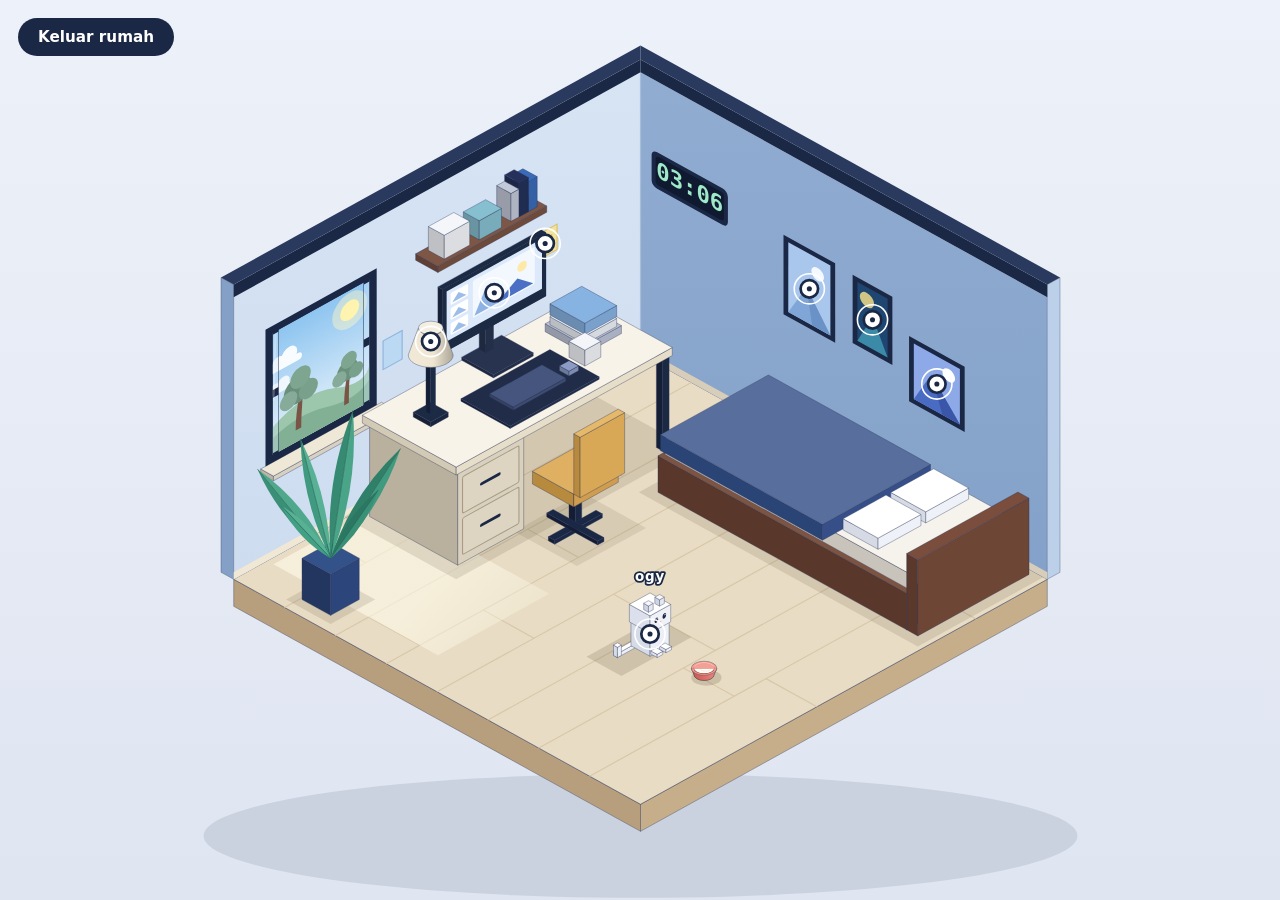
==== his space/index2.html @ c4dbd328 "Add files via upload" ====
<!DOCTYPE html>
<html lang="id">
<head>
  <meta charset="UTF-8">
  <meta name="viewport" content="width=device-width, initial-scale=1">
  <meta name="color-scheme" content="light dark">
  <meta name="supported-color-schemes" content="light dark">
  <title>his space</title>
  <link rel="stylesheet" href="style.css">
</head>
<body>

  <section class="inside" id="page2">
    <a href="index.html?exit=1" class="back-btn">Keluar rumah</a>

    <svg id="room" viewBox="0 0 1280 1132" preserveAspectRatio="xMidYMid meet"
         role="img" aria-label="Kamar tidur isometrik dengan meja kerja, tempat tidur, tanaman, kucing putih, dan mangkuk susu">
      <defs><linearGradient id="wallL" x1="0" y1="0" x2="0" y2="1"><stop offset="0" stop-color="#d7e4f4"/><stop offset="1" stop-color="#cddcef"/></linearGradient><linearGradient id="wallR" x1="0" y1="0" x2="0" y2="1"><stop offset="0" stop-color="#90acd1"/><stop offset="1" stop-color="#84a1c9"/></linearGradient><linearGradient id="glass" x1="0" y1="0" x2="0" y2="1"><stop offset="0" stop-color="#b3d1f1"/><stop offset=".55" stop-color="#d9e6f4"/><stop offset="1" stop-color="#f3e4c8"/></linearGradient><linearGradient id="lightFloor" gradientUnits="userSpaceOnUse" x1="470" y1="640" x2="620" y2="780"><stop offset="0" stop-color="#fffbe9" stop-opacity=".6"/><stop offset="1" stop-color="#fffbe9" stop-opacity=".05"/></linearGradient><linearGradient id="gDeskLamp" x1="0" x2="1" y1="0" y2="0"><stop offset="0" stop-color="#f1e9d7"/><stop offset=".55" stop-color="#efe6d2"/><stop offset="1" stop-color="#aca697"/></linearGradient><linearGradient id="gNightLamp" x1="0" x2="1" y1="0" y2="0"><stop offset="0" stop-color="#b3cff0"/><stop offset=".55" stop-color="#a9c9ee"/><stop offset="1" stop-color="#7a91ab"/></linearGradient><radialGradient id="nightDark" gradientUnits="userSpaceOnUse" cx="376" cy="450" r="760" gradientTransform="translate(376 450) scale(1 .8) translate(-376 -450)"><stop offset="0" stop-color="#070b1a" stop-opacity="0"/><stop offset=".15" stop-color="#070b1a" stop-opacity=".18"/><stop offset=".35" stop-color="#070b1a" stop-opacity=".62"/><stop offset=".6" stop-color="#050816" stop-opacity=".87"/><stop offset="1" stop-color="#050816" stop-opacity=".94"/></radialGradient><radialGradient id="nightWarm" gradientUnits="userSpaceOnUse" cx="376" cy="450" r="360" gradientTransform="translate(376 450) scale(1 .8) translate(-376 -450)"><stop offset="0" stop-color="#ffd48a" stop-opacity=".6"/><stop offset=".4" stop-color="#ffb85c" stop-opacity=".25"/><stop offset="1" stop-color="#ff9d3c" stop-opacity="0"/></radialGradient><radialGradient id="lampHalo" gradientUnits="userSpaceOnUse" cx="376" cy="440" r="70"><stop offset="0" stop-color="#fff0c0" stop-opacity=".85"/><stop offset="1" stop-color="#ffcf80" stop-opacity="0"/></radialGradient><radialGradient id="clockHalo"><stop offset="0" stop-color="#9fe8c8" stop-opacity=".55"/><stop offset=".35" stop-color="#7fd9b5" stop-opacity=".22"/><stop offset="1" stop-color="#7fd9b5" stop-opacity="0"/></radialGradient><filter id="clockGlow" x="-40%" y="-80%" width="180%" height="260%"><feGaussianBlur stdDeviation="3.2"/></filter><clipPath id="clockClip"><rect x="640" y="0" width="560" height="1100"/></clipPath></defs>

      <ellipse class="room-shadow" cx="640" cy="1052" rx="550" ry="78" fill="#cbd2df"/>

      <g class="room">
<polygon points="128.0,729.1 640.0,1012.3 640.0,1046.3 128.0,763.1" fill="#b79f7e" stroke="#27345a" stroke-opacity=".5" stroke-width="0.9" stroke-linejoin="round" /><polygon points="640.0,1012.3 1152.0,729.1 1152.0,763.1 640.0,1046.3" fill="#c6ae8a" stroke="#27345a" stroke-opacity=".5" stroke-width="0.9" stroke-linejoin="round" /><polygon points="640.0,446.0 128.0,729.1 640.0,1012.3 1152.0,729.1" fill="#e8dcc4" stroke="#27345a" stroke-opacity=".5" stroke-width="1.2" stroke-linejoin="round" /><g stroke="#d3c2a2" stroke-width="1.5" opacity=".75" stroke-linecap="round"><line x1="704.0" y1="481.4" x2="192.0" y2="764.5"/><line x1="768.0" y1="516.8" x2="256.0" y2="799.9"/><line x1="832.0" y1="552.2" x2="320.0" y2="835.3"/><line x1="896.0" y1="587.6" x2="384.0" y2="870.7"/><line x1="960.0" y1="623.0" x2="448.0" y2="906.1"/><line x1="1024.0" y1="658.4" x2="512.0" y2="941.5"/><line x1="1088.0" y1="693.7" x2="576.0" y2="976.9"/><line x1="430.0" y1="562.1" x2="494.0" y2="597.5"/><line x1="230.0" y1="672.7" x2="294.0" y2="708.1"/><line x1="554.0" y1="564.3" x2="618.0" y2="599.7"/><line x1="354.0" y1="674.9" x2="418.0" y2="710.3"/><line x1="498.0" y1="666.1" x2="562.0" y2="701.5"/><line x1="298.0" y1="776.7" x2="362.0" y2="812.1"/><line x1="442.0" y1="767.8" x2="506.0" y2="803.2"/><line x1="754.0" y1="595.3" x2="818.0" y2="630.7"/><line x1="806.0" y1="637.3" x2="870.0" y2="672.7"/><line x1="606.0" y1="747.9" x2="670.0" y2="783.3"/><line x1="870.0" y1="672.7" x2="934.0" y2="708.1"/><line x1="670.0" y1="783.3" x2="734.0" y2="818.7"/><line x1="694.0" y1="840.8" x2="758.0" y2="876.2"/><line x1="1006.0" y1="668.3" x2="1070.0" y2="703.7"/><line x1="998.0" y1="743.5" x2="1062.0" y2="778.9"/><line x1="798.0" y1="854.1" x2="862.0" y2="889.5"/></g><polygon points="640.0,446.0 1152.0,729.1 1152.0,374.1 640.0,91.0" fill="url(#wallR)" /><polygon points="640.0,446.0 128.0,729.1 128.0,374.1 640.0,91.0" fill="url(#wallL)" /><line x1="640.0" y1="446.0" x2="640.0" y2="91.0" stroke="#a9bddb" stroke-width="1.5"/><polygon points="112.0,720.3 128.0,729.1 128.0,358.1 112.0,349.3" fill="#84a0c7" stroke="#27345a" stroke-opacity=".5" stroke-width="0.8" stroke-linejoin="round" /><polygon points="1168.0,720.3 1152.0,729.1 1152.0,358.1 1168.0,349.3" fill="#bcd0ea" stroke="#27345a" stroke-opacity=".5" stroke-width="0.8" stroke-linejoin="round" /><polygon points="1152.0,374.1 640.0,91.0 640.0,75.0 1152.0,358.1" fill="#1b2845" /><polygon points="640.0,91.0 128.0,374.1 128.0,358.1 640.0,75.0" fill="#1b2845" /><polygon points="640.0,75.0 128.0,358.1 112.0,349.3 640.0,57.3" fill="#2a3a5e" /><polygon points="640.0,75.0 640.0,57.3 1168.0,349.3 1152.0,358.1" fill="#2a3a5e" /><polygon points="640.0,446.0 128.0,729.1 128.0,720.1 640.0,437.0" fill="#f0e7d4" /><polygon points="640.0,446.0 1152.0,729.1 1152.0,720.1 640.0,437.0" fill="#d8cdb8" /><polygon points="162.0,596.3 178.0,605.2 178.0,599.2 162.0,590.3" fill="#bbb5a7" stroke="#27345a" stroke-opacity=".5" stroke-width="0.9" stroke-linejoin="round" /><polygon points="330.0,521.1 178.0,605.2 178.0,599.2 330.0,515.1" fill="#d8d1c1" stroke="#27345a" stroke-opacity=".5" stroke-width="0.9" stroke-linejoin="round" /><polygon points="314.0,506.3 162.0,590.3 178.0,599.2 330.0,515.1" fill="#f0e8d6" stroke="#27345a" stroke-opacity=".5" stroke-width="0.9" stroke-linejoin="round" /><g class="win" id="win" pointer-events="none" transform="matrix(1,-0.553,0,1,168.0,415.0)"><defs><linearGradient id="winSky" x1="0" y1="0" x2="0" y2="1"><stop offset="0" stop-color="#8ec5f0"/><stop offset="1" stop-color="#e9f3fb"/></linearGradient><linearGradient id="winNightSky" x1="0" y1="0" x2="0" y2="1"><stop offset="0" stop-color="#0b1330"/><stop offset="1" stop-color="#2a3b6e"/></linearGradient><clipPath id="winClip"><rect x="9" y="9" width="122" height="154"/></clipPath></defs><rect width="140" height="172" fill="#1b2845"/><g clip-path="url(#winClip)"><rect x="9" y="9" width="122" height="154" fill="url(#winSky)"/><g class="win-night"><rect x="9" y="9" width="122" height="154" fill="url(#winNightSky)"/><circle cx="24" cy="30" r="1.2" fill="#fff" opacity="0.9"/><circle cx="48" cy="52" r="1" fill="#fff" opacity="0.7"/><circle cx="70" cy="24" r="1.4" fill="#fff" opacity="0.95"/><circle cx="92" cy="60" r="1" fill="#fff" opacity="0.7"/><circle cx="118" cy="36" r="1.2" fill="#fff" opacity="0.85"/><circle cx="36" cy="78" r="0.9" fill="#fff" opacity="0.6"/><circle cx="104" cy="88" r="1" fill="#fff" opacity="0.7"/><circle cx="60" cy="100" r="0.9" fill="#fff" opacity="0.55"/><circle cx="104" cy="32" r="11" fill="#f6f1d2"/><circle cx="109" cy="29" r="10" fill="#2a3b6e"/></g><g class="win-day"><circle cx="106" cy="34" r="22" fill="#fff6c4" opacity=".45"/><circle cx="106" cy="34" r="12" fill="#fff3b0"/><g class="win-cloud"><g fill="#fff" opacity=".92"><rect x="0" y="52" width="46" height="9" rx="4.5"/><circle cx="16" cy="51" r="8"/><circle cx="30" cy="48" r="10"/></g></g><g class="win-cloud" style="animation-delay:-28s;animation-duration:78s"><g fill="#fff" opacity=".8"><rect x="0" y="82" width="34" height="7" rx="3.5"/><circle cx="12" cy="81" r="6"/><circle cx="23" cy="79" r="7.5"/></g></g></g><path d="M9,128 Q48,104 88,122 T131,114 V163 H9Z" fill="#9cc7ad"/><path d="M9,142 Q40,128 78,140 T131,134 V163 H9Z" fill="#82b095"/><g class="win-tree" style="--dur:4.6s;--dl:-1s"><path d="M38,148 C38,132 40,120 42,108 L47,108 C46,122 45,134 45,148 Z" fill="#7a5547"/><g class="win-canopy"><circle cx="40" cy="98" r="17" fill="#6b8f7d"/><circle cx="54" cy="104" r="12" fill="#79a08b"/><circle cx="29" cy="106" r="11" fill="#86ab98"/><circle cx="44" cy="84" r="13" fill="#7ea58f"/></g></g><g class="win-tree" style="--dur:3.8s;--dl:-2.3s"><path d="M99,150 C99,138 100,128 102,118 L106,118 C105,128 105,138 105,150 Z" fill="#7a5547"/><g class="win-canopy" style="--dur2:2.4s;--dl2:-.6s"><circle cx="103" cy="108" r="13" fill="#6a917c"/><circle cx="114" cy="113" r="9" fill="#79a08b"/><circle cx="93" cy="114" r="9" fill="#86ab98"/><circle cx="105" cy="96" r="10" fill="#7ea58f"/></g></g><rect class="win-dim" x="9" y="9" width="122" height="154" fill="#0b1330"/></g><g class="win-sash win-sash-l"><rect x="9" y="9" width="61" height="154" fill="#d6e8f8" fill-opacity=".34" stroke="#1b2845" stroke-width="5"/><rect x="9" y="81" width="61" height="10" fill="#1b2845"/><polygon points="28,12 52,12 28,95 12,95" fill="#fff" opacity=".28" class="glint"/></g><g class="win-sash win-sash-r"><rect x="70" y="9" width="61" height="154" fill="#d6e8f8" fill-opacity=".34" stroke="#1b2845" stroke-width="5"/><rect x="70" y="81" width="61" height="10" fill="#1b2845"/></g></g><g transform="matrix(1,-0.553,0,1,505.0,298.7)"><rect width="30" height="32" fill="#f3e29c" stroke="#d8c26e" stroke-width="1.5"/><line x1="6" y1="10" x2="24" y2="10" stroke="#c9b25c" stroke-width="2"/><line x1="6" y1="17" x2="20" y2="17" stroke="#c9b25c" stroke-width="2"/></g><g transform="matrix(1,-0.553,0,1,316.0,429.2)"><rect width="24" height="36" fill="#bcd9f4" stroke="#8fb5de" stroke-width="1.5"/></g><g class="art-frame" data-art="1" transform="matrix(1,0.553,0,1,820.0,295.5)"><rect width="65" height="100" fill="#1b2845"/><rect x="6" y="6" width="53" height="88" fill="#a9c6ec"/><circle cx="43" cy="26" r="8" fill="#f4f8ff"/><polygon points="6,94 29,50 59,94" fill="#7fa6d6"/><polygon points="29,50 59,94 36,94" fill="#6a92c6"/></g><g class="art-frame" data-art="2" transform="matrix(1,0.553,0,1,907.0,345.7)"><rect width="50" height="86" fill="#1b2845"/><rect x="6" y="6" width="38" height="74" fill="#1f4670"/><circle cx="18" cy="22" r="9" fill="#f1dc8a" opacity=".85"/><polygon points="6,80 25,39 44,80" fill="#3b8aa8"/></g><g class="art-frame" data-art="3" transform="matrix(1,0.553,0,1,978.0,422.9)"><rect width="70" height="82" fill="#1b2845"/><rect x="6" y="6" width="58" height="70" fill="#8ea9e8"/><circle cx="50" cy="22" r="8" fill="#fff"/><polygon points="6,76 28,33 64,76" fill="#4a6bc4"/><polygon points="28,33 64,76 42,76" fill="#3a56a8"/></g><g transform="matrix(1,0.553,0,1,702.0,237.3)"><rect x="-48" y="-23" width="96" height="46" rx="7" fill="#1b2845"/><rect x="-43" y="-18" width="86" height="36" rx="4" fill="#0f1a30"/><text x="0" y="8" text-anchor="middle" font-family="ui-monospace, Menlo, Consolas, monospace" font-size="28" font-weight="700" fill="#9fe8c8"><tspan id="clock-h">00</tspan><tspan class="clock-colon">:</tspan><tspan id="clock-m">00</tspan></text></g><polygon class="light-patch" points="318.0,632.9 178.0,710.3 385.0,824.8 525.0,747.4" fill="url(#lightFloor)"/><circle class="mote" cx="282.8" cy="676.6" r="2.3" fill="#fff8e0" style="--dx:-13px;--dy:-35px;--t:6.7s;--d:-0.6s"/><circle class="mote" cx="376.7" cy="693.5" r="2.8" fill="#fff8e0" style="--dx:-11px;--dy:-44px;--t:7.5s;--d:-4.7s"/><circle class="mote" cx="407.4" cy="706.8" r="1.7" fill="#fff8e0" style="--dx:-7px;--dy:-32px;--t:7.2s;--d:-1.1s"/><circle class="mote" cx="358.7" cy="725.3" r="2.4" fill="#fff8e0" style="--dx:3px;--dy:-41px;--t:5.4s;--d:-4.6s"/><circle class="mote" cx="310.0" cy="669.0" r="2.6" fill="#fff8e0" style="--dx:4px;--dy:-33px;--t:7.5s;--d:-4.0s"/><circle class="mote" cx="386.0" cy="754.7" r="2.3" fill="#fff8e0" style="--dx:0px;--dy:-53px;--t:6.2s;--d:-6.4s"/><circle class="mote" cx="276.1" cy="715.2" r="2.4" fill="#fff8e0" style="--dx:2px;--dy:-61px;--t:8.5s;--d:-5.8s"/><circle class="mote" cx="448.5" cy="758.3" r="1.8" fill="#fff8e0" style="--dx:-1px;--dy:-40px;--t:8.0s;--d:-1.2s"/><circle class="mote" cx="265.4" cy="682.6" r="2.5" fill="#fff8e0" style="--dx:10px;--dy:-65px;--t:7.3s;--d:-7.0s"/><polygon points="562.0,486.9 266.0,650.6 408.0,729.1 704.0,565.4" fill="#4a3b24" opacity="0.13" /><polygon points="796.0,532.3 638.0,619.7 989.0,813.7 1147.0,726.4" fill="#4a3b24" opacity="0.13" /><polygon points="568.0,620.7 481.0,668.9 560.0,712.5 647.0,664.4" fill="#4a3b24" opacity="0.1" /><polygon points="250.0,723.6 194.0,754.6 250.0,785.5 306.0,754.6" fill="#4a3b24" opacity="0.13" /><polygon points="660.0,777.8 572.0,826.5 616.0,850.8 704.0,802.1" fill="#4a3b24" opacity="0.16" /><polygon points="357.0,327.5 385.0,343.0 385.0,335.0 357.0,319.5" fill="#5f3f33" stroke="#27345a" stroke-opacity=".5" stroke-width="0.9" stroke-linejoin="round" /><polygon points="522.0,267.2 385.0,343.0 385.0,335.0 522.0,259.2" fill="#6e4a3b" stroke="#27345a" stroke-opacity=".5" stroke-width="0.9" stroke-linejoin="round" /><polygon points="494.0,243.7 357.0,319.5 385.0,335.0 522.0,259.2" fill="#7d5646" stroke="#27345a" stroke-opacity=".5" stroke-width="0.9" stroke-linejoin="round" /><polygon points="481.0,256.5 499.0,266.4 499.0,228.4 481.0,218.5" fill="#2d5390" stroke="#27345a" stroke-opacity=".5" stroke-width="0.9" stroke-linejoin="round" /><polygon points="499.0,266.4 510.0,260.3 510.0,222.3 499.0,228.4" fill="#3460a6" stroke="#27345a" stroke-opacity=".5" stroke-width="0.9" stroke-linejoin="round" /><polygon points="481.0,218.5 492.0,212.4 510.0,222.3 499.0,228.4" fill="#3a6bb8" stroke="#27345a" stroke-opacity=".5" stroke-width="0.9" stroke-linejoin="round" /><polygon points="469.0,263.1 487.0,273.0 487.0,230.0 469.0,220.1" fill="#1d2646" stroke="#27345a" stroke-opacity=".5" stroke-width="0.9" stroke-linejoin="round" /><polygon points="487.0,273.0 499.0,266.4 499.0,223.4 487.0,230.0" fill="#212c51" stroke="#27345a" stroke-opacity=".5" stroke-width="0.9" stroke-linejoin="round" /><polygon points="469.0,220.1 481.0,213.5 499.0,223.4 487.0,230.0" fill="#25315a" stroke="#27345a" stroke-opacity=".5" stroke-width="0.9" stroke-linejoin="round" /><polygon points="459.0,268.6 477.0,278.6 477.0,243.6 459.0,233.6" fill="#979ca8" stroke="#27345a" stroke-opacity=".5" stroke-width="0.9" stroke-linejoin="round" /><polygon points="477.0,278.6 487.0,273.0 487.0,238.0 477.0,243.6" fill="#aeb4c2" stroke="#27345a" stroke-opacity=".5" stroke-width="0.9" stroke-linejoin="round" /><polygon points="459.0,233.6 469.0,228.1 487.0,238.0 477.0,243.6" fill="#c1c8d8" stroke="#27345a" stroke-opacity=".5" stroke-width="0.9" stroke-linejoin="round" /><polygon points="417.0,290.7 437.0,301.8 437.0,277.8 417.0,266.7" fill="#6995a2" stroke="#27345a" stroke-opacity=".5" stroke-width="0.9" stroke-linejoin="round" /><polygon points="437.0,301.8 465.0,286.3 465.0,262.3 437.0,277.8" fill="#79acbb" stroke="#27345a" stroke-opacity=".5" stroke-width="0.9" stroke-linejoin="round" /><polygon points="417.0,266.7 445.0,251.3 465.0,262.3 437.0,277.8" fill="#86bfd0" stroke="#27345a" stroke-opacity=".5" stroke-width="0.9" stroke-linejoin="round" /><polygon points="373.0,315.1 393.0,326.1 393.0,296.1 373.0,285.1" fill="#bec0c3" stroke="#27345a" stroke-opacity=".5" stroke-width="0.9" stroke-linejoin="round" /><polygon points="393.0,326.1 425.0,308.4 425.0,278.4 393.0,296.1" fill="#dcdde1" stroke="#27345a" stroke-opacity=".5" stroke-width="0.9" stroke-linejoin="round" /><polygon points="373.0,285.1 405.0,267.4 425.0,278.4 393.0,296.1" fill="#f4f6fa" stroke="#27345a" stroke-opacity=".5" stroke-width="0.9" stroke-linejoin="round" /><polygon points="660.0,563.2 668.0,567.7 668.0,449.7 660.0,445.2" fill="#141f35" stroke="#27345a" stroke-opacity=".5" stroke-width="0.9" stroke-linejoin="round" /><polygon points="676.0,563.2 668.0,567.7 668.0,449.7 676.0,445.2" fill="#1c2943" stroke="#27345a" stroke-opacity=".5" stroke-width="0.9" stroke-linejoin="round" /><polygon points="668.0,440.8 660.0,445.2 668.0,449.7 676.0,445.2" fill="#1c2943" stroke="#27345a" stroke-opacity=".5" stroke-width="0.9" stroke-linejoin="round" /><polygon points="299.0,650.1 410.0,711.4 410.0,593.4 299.0,532.1" fill="#b9b09d" stroke="#27345a" stroke-opacity=".5" stroke-width="0.9" stroke-linejoin="round" /><polygon points="493.0,665.5 410.0,711.4 410.0,593.4 493.0,547.5" fill="#d9d1be" stroke="#27345a" stroke-opacity=".5" stroke-width="0.9" stroke-linejoin="round" /><polygon points="382.0,486.2 299.0,532.1 410.0,593.4 493.0,547.5" fill="#cfc6b3" stroke="#27345a" stroke-opacity=".5" stroke-width="0.9" stroke-linejoin="round" /><polygon points="290.0,532.6 408.0,597.9 408.0,587.9 290.0,522.6" fill="#d3cab6" stroke="#27345a" stroke-opacity=".5" stroke-width="0.9" stroke-linejoin="round" /><polygon points="680.0,447.4 408.0,597.9 408.0,587.9 680.0,437.4" fill="#e6dec9" stroke="#27345a" stroke-opacity=".5" stroke-width="0.9" stroke-linejoin="round" /><polygon points="562.0,372.2 290.0,522.6 408.0,587.9 680.0,437.4" fill="#f8f3e8" stroke="#27345a" stroke-opacity=".5" stroke-width="0.9" stroke-linejoin="round" /><g transform="matrix(1,-0.553,0,1,410.0,593.4)"><rect x="6" y="10" width="71" height="46" rx="2" fill="#ddd5c1" stroke="#a79d86" stroke-width="1.4"/><rect x="6" y="62" width="71" height="46" rx="2" fill="#ddd5c1" stroke="#a79d86" stroke-width="1.4"/><rect x="28" y="30" width="26" height="4" rx="2" fill="#1b2845"/><rect x="28" y="82" width="26" height="4" rx="2" fill="#1b2845"/></g><polygon points="520.0,417.5 570.0,445.2 570.0,435.2 520.0,407.5" fill="#9399a7" stroke="#27345a" stroke-opacity=".5" stroke-width="0.9" stroke-linejoin="round" /><polygon points="616.0,419.8 570.0,445.2 570.0,435.2 616.0,409.8" fill="#a9b0c1" stroke="#27345a" stroke-opacity=".5" stroke-width="0.9" stroke-linejoin="round" /><polygon points="566.0,382.1 520.0,407.5 570.0,435.2 616.0,409.8" fill="#bcc4d6" stroke="#27345a" stroke-opacity=".5" stroke-width="0.9" stroke-linejoin="round" /><polygon points="526.0,408.6 570.0,433.0 570.0,423.0 526.0,398.6" fill="#babdc1" stroke="#27345a" stroke-opacity=".5" stroke-width="0.9" stroke-linejoin="round" /><polygon points="610.0,410.9 570.0,433.0 570.0,423.0 610.0,400.9" fill="#d6dadf" stroke="#27345a" stroke-opacity=".5" stroke-width="0.9" stroke-linejoin="round" /><polygon points="566.0,376.5 526.0,398.6 570.0,423.0 610.0,400.9" fill="#eef2f8" stroke="#27345a" stroke-opacity=".5" stroke-width="0.9" stroke-linejoin="round" /><polygon points="526.0,396.4 570.0,420.8 570.0,406.8 526.0,382.4" fill="#698cb0" stroke="#27345a" stroke-opacity=".5" stroke-width="0.9" stroke-linejoin="round" /><polygon points="610.0,398.6 570.0,420.8 570.0,406.8 610.0,384.6" fill="#79a1cb" stroke="#27345a" stroke-opacity=".5" stroke-width="0.9" stroke-linejoin="round" /><polygon points="566.0,360.3 526.0,382.4 570.0,406.8 610.0,384.6" fill="#86b3e2" stroke="#27345a" stroke-opacity=".5" stroke-width="0.9" stroke-linejoin="round" /><polygon points="550.0,449.6 570.0,460.7 570.0,440.7 550.0,429.6" fill="#bebfc2" stroke="#27345a" stroke-opacity=".5" stroke-width="0.9" stroke-linejoin="round" /><polygon points="590.0,449.6 570.0,460.7 570.0,440.7 590.0,429.6" fill="#dbdce0" stroke="#27345a" stroke-opacity=".5" stroke-width="0.9" stroke-linejoin="round" /><polygon points="570.0,418.6 550.0,429.6 570.0,440.7 590.0,429.6" fill="#f3f5f9" stroke="#27345a" stroke-opacity=".5" stroke-width="0.9" stroke-linejoin="round" /><polygon points="415.0,453.5 455.0,475.6 455.0,471.6 415.0,449.5" fill="#1e283e" stroke="#27345a" stroke-opacity=".5" stroke-width="0.9" stroke-linejoin="round" /><polygon points="505.0,448.0 455.0,475.6 455.0,471.6 505.0,444.0" fill="#232e47" stroke="#27345a" stroke-opacity=".5" stroke-width="0.9" stroke-linejoin="round" /><polygon points="465.0,421.8 415.0,449.5 455.0,471.6 505.0,444.0" fill="#27334f" stroke="#27345a" stroke-opacity=".5" stroke-width="0.9" stroke-linejoin="round" /><polygon points="437.0,439.5 445.0,444.0 445.0,404.0 437.0,399.5" fill="#1e283e" stroke="#27345a" stroke-opacity=".5" stroke-width="0.9" stroke-linejoin="round" /><polygon points="455.0,438.4 445.0,444.0 445.0,404.0 455.0,398.4" fill="#232e47" stroke="#27345a" stroke-opacity=".5" stroke-width="0.9" stroke-linejoin="round" /><polygon points="447.0,394.0 437.0,399.5 445.0,404.0 455.0,398.4" fill="#27334f" stroke="#27345a" stroke-opacity=".5" stroke-width="0.9" stroke-linejoin="round" /><polygon points="385.0,441.1 391.0,444.5 391.0,364.5 385.0,361.1" fill="#172135" stroke="#27345a" stroke-opacity=".5" stroke-width="0.9" stroke-linejoin="round" /><polygon points="521.0,372.6 391.0,444.5 391.0,364.5 521.0,292.6" fill="#1a263d" stroke="#27345a" stroke-opacity=".5" stroke-width="0.9" stroke-linejoin="round" /><polygon points="515.0,289.2 385.0,361.1 391.0,364.5 521.0,292.6" fill="#1d2a44" stroke="#27345a" stroke-opacity=".5" stroke-width="0.9" stroke-linejoin="round" /><g transform="matrix(1,-0.553,0,1,391.0,364.5)"><rect width="130" height="80" fill="#1d2a44"/><rect x="5" y="5" width="120" height="63" fill="#dce9fa"/><rect x="10" y="10" width="22" height="15" rx="1.5" fill="#fff"/><polygon points="12,23 20,14 30,23" fill="#9dbde8"/><rect x="10" y="29" width="22" height="15" rx="1.5" fill="#fff"/><polygon points="12,42 20,33 30,42" fill="#9dbde8"/><rect x="10" y="48" width="22" height="15" rx="1.5" fill="#fff"/><polygon points="12,61 20,52 30,61" fill="#9dbde8"/><rect x="38" y="10" width="78" height="47" rx="2" fill="#f3f8ff"/><polygon points="40,55 55,26 81,55" fill="#8db2e4"/><polygon points="68,55 94,38 114,55" fill="#4a6fc4"/><circle cx="100" cy="26" r="6" fill="#ffe9a8"/><rect class="monitor-glow" x="5" y="5" width="120" height="63" fill="#fff" opacity="0"/></g><polygon points="414.0,504.9 476.0,539.2 476.0,536.2 414.0,501.9" fill="#17213a" stroke="#27345a" stroke-opacity=".5" stroke-width="0.9" stroke-linejoin="round" /><polygon points="588.0,477.3 476.0,539.2 476.0,536.2 588.0,474.3" fill="#202c48" stroke="#27345a" stroke-opacity=".5" stroke-width="0.9" stroke-linejoin="round" /><polygon points="526.0,440.0 414.0,501.9 476.0,536.2 588.0,474.3" fill="#202c48" stroke="#27345a" stroke-opacity=".5" stroke-width="0.9" stroke-linejoin="round" /><polygon points="450.0,499.7 480.0,516.3 480.0,512.3 450.0,495.7" fill="#374262" stroke="#27345a" stroke-opacity=".5" stroke-width="0.9" stroke-linejoin="round" /><polygon points="546.0,479.8 480.0,516.3 480.0,512.3 546.0,475.8" fill="#3f4c70" stroke="#27345a" stroke-opacity=".5" stroke-width="0.9" stroke-linejoin="round" /><polygon points="516.0,459.2 450.0,495.7 480.0,512.3 546.0,475.8" fill="#46557d" stroke="#27345a" stroke-opacity=".5" stroke-width="0.9" stroke-linejoin="round" /><polygon points="538.0,466.5 550.0,473.2 550.0,467.2 538.0,460.5" fill="#6c7999" stroke="#27345a" stroke-opacity=".5" stroke-width="0.9" stroke-linejoin="round" /><polygon points="562.0,466.5 550.0,473.2 550.0,467.2 562.0,460.5" fill="#7d8cb0" stroke="#27345a" stroke-opacity=".5" stroke-width="0.9" stroke-linejoin="round" /><polygon points="550.0,453.9 538.0,460.5 550.0,467.2 562.0,460.5" fill="#8b9bc4" stroke="#27345a" stroke-opacity=".5" stroke-width="0.9" stroke-linejoin="round" /><polygon points="354.0,524.8 376.0,537.0 376.0,531.0 354.0,518.8" fill="#172135" stroke="#27345a" stroke-opacity=".5" stroke-width="0.9" stroke-linejoin="round" /><polygon points="398.0,524.8 376.0,537.0 376.0,531.0 398.0,518.8" fill="#1a263d" stroke="#27345a" stroke-opacity=".5" stroke-width="0.9" stroke-linejoin="round" /><polygon points="376.0,506.7 354.0,518.8 376.0,531.0 398.0,518.8" fill="#1d2a44" stroke="#27345a" stroke-opacity=".5" stroke-width="0.9" stroke-linejoin="round" /><polygon points="370.0,518.8 376.0,522.1 376.0,450.1 370.0,446.8" fill="#141f35" stroke="#27345a" stroke-opacity=".5" stroke-width="0.9" stroke-linejoin="round" /><polygon points="382.0,518.8 376.0,522.1 376.0,450.1 382.0,446.8" fill="#1d2a44" stroke="#27345a" stroke-opacity=".5" stroke-width="0.9" stroke-linejoin="round" /><polygon points="376.0,443.5 370.0,446.8 376.0,450.1 382.0,446.8" fill="#1d2a44" stroke="#27345a" stroke-opacity=".5" stroke-width="0.9" stroke-linejoin="round" /><path d="M347.7,446.8 A28.3,15.6 0 0 0 404.3,446.8 L391.6,412.8 A15.6,8.6 0 0 1 360.4,412.8 Z" fill="url(#gDeskLamp)" stroke="#27345a" stroke-opacity=".5" stroke-width=".9" stroke-linejoin="round"/><ellipse cx="376.0" cy="412.8" rx="15.6" ry="8.6" fill="#f4eee0" stroke="#27345a" stroke-opacity=".5" stroke-width=".9"/><polygon points="662.0,619.7 975.0,792.7 975.0,746.7 662.0,573.7" fill="#59372b" stroke="#27345a" stroke-opacity=".5" stroke-width="0.9" stroke-linejoin="round" /><polygon points="1115.0,715.3 975.0,792.7 975.0,746.7 1115.0,669.3" fill="#6c4636" stroke="#27345a" stroke-opacity=".5" stroke-width="0.9" stroke-linejoin="round" /><polygon points="802.0,496.3 662.0,573.7 975.0,746.7 1115.0,669.3" fill="#7d5342" stroke="#27345a" stroke-opacity=".5" stroke-width="0.9" stroke-linejoin="round" /><polygon points="671.0,572.0 977.0,741.2 977.0,721.2 671.0,552.0" fill="#c9c4bb" stroke="#27345a" stroke-opacity=".5" stroke-width="0.9" stroke-linejoin="round" /><polygon points="1105.0,670.4 977.0,741.2 977.0,721.2 1105.0,650.4" fill="#f0ede4" stroke="#27345a" stroke-opacity=".5" stroke-width="0.9" stroke-linejoin="round" /><polygon points="799.0,481.2 671.0,552.0 977.0,721.2 1105.0,650.4" fill="#f6f3ec" stroke="#27345a" stroke-opacity=".5" stroke-width="0.9" stroke-linejoin="round" /><polygon points="665.0,567.1 869.0,679.9 869.0,659.9 665.0,547.1" fill="#2a4476" stroke="#27345a" stroke-opacity=".5" stroke-width="0.9" stroke-linejoin="round" /><polygon points="1005.0,604.7 869.0,679.9 869.0,659.9 1005.0,584.7" fill="#364f88" stroke="#27345a" stroke-opacity=".5" stroke-width="0.9" stroke-linejoin="round" /><polygon points="801.0,471.9 665.0,547.1 869.0,659.9 1005.0,584.7" fill="#586f9e" stroke="#27345a" stroke-opacity=".5" stroke-width="0.9" stroke-linejoin="round" /><polygon points="955.0,633.8 999.0,658.2 999.0,644.2 955.0,619.8" fill="#d6dae4" stroke="#27345a" stroke-opacity=".5" stroke-width="0.9" stroke-linejoin="round" /><polygon points="1053.0,628.3 999.0,658.2 999.0,644.2 1053.0,614.3" fill="#eef1f7" stroke="#27345a" stroke-opacity=".5" stroke-width="0.9" stroke-linejoin="round" /><polygon points="1009.0,590.0 955.0,619.8 999.0,644.2 1053.0,614.3" fill="#ffffff" stroke="#27345a" stroke-opacity=".5" stroke-width="0.9" stroke-linejoin="round" /><polygon points="895.0,667.0 939.0,691.3 939.0,677.3 895.0,653.0" fill="#d6dae4" stroke="#27345a" stroke-opacity=".5" stroke-width="0.9" stroke-linejoin="round" /><polygon points="993.0,661.5 939.0,691.3 939.0,677.3 993.0,647.5" fill="#eef1f7" stroke="#27345a" stroke-opacity=".5" stroke-width="0.9" stroke-linejoin="round" /><polygon points="949.0,623.1 895.0,653.0 939.0,677.3 993.0,647.5" fill="#ffffff" stroke="#27345a" stroke-opacity=".5" stroke-width="0.9" stroke-linejoin="round" /><polygon points="975.0,792.7 989.0,800.4 989.0,704.4 975.0,696.7" fill="#5a382b" stroke="#27345a" stroke-opacity=".5" stroke-width="0.9" stroke-linejoin="round" /><polygon points="1129.0,723.0 989.0,800.4 989.0,704.4 1129.0,627.0" fill="#6e4636" stroke="#27345a" stroke-opacity=".5" stroke-width="0.9" stroke-linejoin="round" /><polygon points="1115.0,619.3 975.0,696.7 989.0,704.4 1129.0,627.0" fill="#7a4d3c" stroke="#27345a" stroke-opacity=".5" stroke-width="0.9" stroke-linejoin="round" /><polygon points="550.0,662.1 558.0,666.5 558.0,612.5 550.0,608.1" fill="#141d34" stroke="#27345a" stroke-opacity=".5" stroke-width="0.9" stroke-linejoin="round" /><polygon points="566.0,662.1 558.0,666.5 558.0,612.5 566.0,608.1" fill="#1b2845" stroke="#27345a" stroke-opacity=".5" stroke-width="0.9" stroke-linejoin="round" /><polygon points="558.0,603.7 550.0,608.1 558.0,612.5 566.0,608.1" fill="#1b2845" stroke="#27345a" stroke-opacity=".5" stroke-width="0.9" stroke-linejoin="round" /><polygon points="524.0,680.5 532.0,684.9 532.0,679.9 524.0,675.5" fill="#141d34" stroke="#27345a" stroke-opacity=".5" stroke-width="0.9" stroke-linejoin="round" /><polygon points="592.0,651.7 532.0,684.9 532.0,679.9 592.0,646.7" fill="#1b2845" stroke="#27345a" stroke-opacity=".5" stroke-width="0.9" stroke-linejoin="round" /><polygon points="584.0,642.3 524.0,675.5 532.0,679.9 592.0,646.7" fill="#1b2845" stroke="#27345a" stroke-opacity=".5" stroke-width="0.9" stroke-linejoin="round" /><polygon points="522.0,650.6 586.0,686.0 586.0,681.0 522.0,645.6" fill="#141d34" stroke="#27345a" stroke-opacity=".5" stroke-width="0.9" stroke-linejoin="round" /><polygon points="594.0,681.6 586.0,686.0 586.0,681.0 594.0,676.6" fill="#1b2845" stroke="#27345a" stroke-opacity=".5" stroke-width="0.9" stroke-linejoin="round" /><polygon points="530.0,641.2 522.0,645.6 586.0,681.0 594.0,676.6" fill="#1b2845" stroke="#27345a" stroke-opacity=".5" stroke-width="0.9" stroke-linejoin="round" /><polygon points="504.0,609.2 556.0,638.0 556.0,622.0 504.0,593.2" fill="#b88a3e" stroke="#27345a" stroke-opacity=".5" stroke-width="0.9" stroke-linejoin="round" /><polygon points="612.0,607.0 556.0,638.0 556.0,622.0 612.0,591.0" fill="#d09d4f" stroke="#27345a" stroke-opacity=".5" stroke-width="0.9" stroke-linejoin="round" /><polygon points="560.0,562.2 504.0,593.2 556.0,622.0 612.0,591.0" fill="#e0b062" stroke="#27345a" stroke-opacity=".5" stroke-width="0.9" stroke-linejoin="round" /><polygon points="556.0,622.0 564.0,626.4 564.0,550.4 556.0,546.0" fill="#b88a3e" stroke="#27345a" stroke-opacity=".5" stroke-width="0.9" stroke-linejoin="round" /><polygon points="620.0,595.4 564.0,626.4 564.0,550.4 620.0,519.4" fill="#d9a857" stroke="#27345a" stroke-opacity=".5" stroke-width="0.9" stroke-linejoin="round" /><polygon points="612.0,515.0 556.0,546.0 564.0,550.4 620.0,519.4" fill="#e6b96a" stroke="#27345a" stroke-opacity=".5" stroke-width="0.9" stroke-linejoin="round" /><polygon points="214.0,754.6 250.0,774.5 250.0,722.5 214.0,702.6" fill="#223660" stroke="#27345a" stroke-opacity=".5" stroke-width="0.9" stroke-linejoin="round" /><polygon points="286.0,754.6 250.0,774.5 250.0,722.5 286.0,702.6" fill="#2c457a" stroke="#27345a" stroke-opacity=".5" stroke-width="0.9" stroke-linejoin="round" /><polygon points="250.0,682.7 214.0,702.6 250.0,722.5 286.0,702.6" fill="#34528a" stroke="#27345a" stroke-opacity=".5" stroke-width="0.9" stroke-linejoin="round" /><g class="leaf" style="transform-origin:250.0px 702.6px;--dl:-0.4s;--du:4.2s"><path d="M250.0,702.6 Q219.5,633.9 158.0,590.6 Z" fill="#4fa88b"/><path d="M250.0,702.6 Q188.5,659.3 158.0,590.6 Z" fill="#3a8f77"/><line x1="250.0" y1="702.6" x2="158.0" y2="590.6" stroke="#256a56" stroke-width="1.2" opacity=".7"/></g><g class="leaf" style="transform-origin:250.0px 702.6px;--dl:-1.6s;--du:3.9s"><path d="M250.0,702.6 Q311.7,644.9 338.0,564.6 Z" fill="#3f9a80"/><path d="M250.0,702.6 Q276.3,622.3 338.0,564.6 Z" fill="#2f7f69"/><line x1="250.0" y1="702.6" x2="338.0" y2="564.6" stroke="#256a56" stroke-width="1.2" opacity=".7"/></g><g class="leaf" style="transform-origin:250.0px 702.6px;--dl:-2.4s;--du:4.6s"><path d="M250.0,702.6 Q247.5,623.4 212.0,552.6 Z" fill="#58b095"/><path d="M250.0,702.6 Q214.5,631.7 212.0,552.6 Z" fill="#3f9a80"/><line x1="250.0" y1="702.6" x2="212.0" y2="552.6" stroke="#256a56" stroke-width="1.2" opacity=".7"/></g><g class="leaf" style="transform-origin:250.0px 702.6px;--dl:-0.9s;--du:4.4s"><path d="M250.0,702.6 Q285.8,612.8 278.0,516.6 Z" fill="#4aa488"/><path d="M250.0,702.6 Q242.2,606.3 278.0,516.6 Z" fill="#378a72"/><line x1="250.0" y1="702.6" x2="278.0" y2="516.6" stroke="#256a56" stroke-width="1.2" opacity=".7"/></g><g class="leaf" style="transform-origin:250.0px 702.6px;--dl:-3s;--du:3.7s"><path d="M250.0,702.6 Q292.3,668.2 310.0,616.6 Z" fill="#3a8f77"/><path d="M250.0,702.6 Q267.7,651.0 310.0,616.6 Z" fill="#2c7762"/><line x1="250.0" y1="702.6" x2="310.0" y2="616.6" stroke="#256a56" stroke-width="1.2" opacity=".7"/></g><g class="leaf" style="transform-origin:250.0px 702.6px;--dl:-1.2s;--du:3.5s"><path d="M250.0,702.6 Q229.2,660.0 188.0,636.6 Z" fill="#58b095"/><path d="M250.0,702.6 Q208.8,679.2 188.0,636.6 Z" fill="#42a085"/><line x1="250.0" y1="702.6" x2="188.0" y2="636.6" stroke="#256a56" stroke-width="1.2" opacity=".7"/></g><g class="cat-bowl">
<ellipse cx="723" cy="853" rx="19" ry="10" fill="#4a3b24" opacity=".18"/>
<defs><linearGradient id="bowlSide" x1="0" y1="0" x2="1" y2="0"><stop offset="0" stop-color="#c4574c"/><stop offset=".55" stop-color="#dd7066"/><stop offset="1" stop-color="#ea8a80"/></linearGradient></defs>
<path d="M704,841 L707.5,849.5 A12.5 6.9 0 0 0 732.5,849.5 L736,841 Z" fill="url(#bowlSide)" stroke="#27345a" stroke-opacity=".5" stroke-width=".9" stroke-linejoin="round"/>
<ellipse cx="720" cy="841" rx="16" ry="8.8" fill="#f4a095" stroke="#27345a" stroke-opacity=".5" stroke-width=".9"/>
<ellipse cx="720" cy="841.4" rx="13.4" ry="7.3" fill="#b44a40"/>
<ellipse cx="720" cy="840.6" rx="12.6" ry="6.8" fill="#fffdf6"/>
<ellipse cx="717" cy="839.6" rx="6" ry="2.4" fill="#fff"/>
<ellipse cx="722" cy="841.4" rx="6.5" ry="3.2" fill="none" stroke="#e9e3d4" stroke-width=".8"/>
<g class="bowl-fx"></g></g>
<g class="cat"><g class="cat-awake"><g class="cat-tail"><polygon points="606.0,824.9 611.0,827.7 611.0,822.7 606.0,819.9" fill="#d6dbe8" stroke="#27345a" stroke-opacity=".5" stroke-width="0.9" stroke-linejoin="round"/><polygon points="611.0,827.7 633.0,815.5 633.0,810.5 611.0,822.7" fill="#eceff6" stroke="#27345a" stroke-opacity=".5" stroke-width="0.9" stroke-linejoin="round"/><polygon points="606.0,819.9 611.0,822.7 633.0,810.5 628.0,807.7" fill="#ffffff" stroke="#27345a" stroke-opacity=".5" stroke-width="0.9" stroke-linejoin="round"/><polygon points="606.0,824.9 611.0,827.7 611.0,814.7 606.0,811.9" fill="#d6dbe8" stroke="#27345a" stroke-opacity=".5" stroke-width="0.9" stroke-linejoin="round"/><polygon points="611.0,827.7 616.0,824.9 616.0,811.9 611.0,814.7" fill="#eceff6" stroke="#27345a" stroke-opacity=".5" stroke-width="0.9" stroke-linejoin="round"/><polygon points="606.0,811.9 611.0,814.7 616.0,811.9 611.0,809.1" fill="#ffffff" stroke="#27345a" stroke-opacity=".5" stroke-width="0.9" stroke-linejoin="round"/></g><g class="cat-body"><polygon points="628.0,812.7 652.0,826.0 652.0,796.0 628.0,782.7" fill="#d6dbe8" stroke="#27345a" stroke-opacity=".5" stroke-width="0.9" stroke-linejoin="round"/><polygon points="652.0,826.0 676.0,812.7 676.0,782.7 652.0,796.0" fill="#eceff6" stroke="#27345a" stroke-opacity=".5" stroke-width="0.9" stroke-linejoin="round"/><polygon points="628.0,782.7 652.0,796.0 676.0,782.7 652.0,769.4" fill="#ffffff" stroke="#27345a" stroke-opacity=".5" stroke-width="0.9" stroke-linejoin="round"/><polygon points="653.0,823.2 661.0,827.6 661.0,823.6 653.0,819.2" fill="#dde2ee" stroke="#27345a" stroke-opacity=".5" stroke-width="0.9" stroke-linejoin="round"/><polygon points="661.0,827.6 668.0,823.8 668.0,819.8 661.0,823.6" fill="#f2f4fa" stroke="#27345a" stroke-opacity=".5" stroke-width="0.9" stroke-linejoin="round"/><polygon points="653.0,819.2 661.0,823.6 668.0,819.8 660.0,815.3" fill="#ffffff" stroke="#27345a" stroke-opacity=".5" stroke-width="0.9" stroke-linejoin="round"/><g class="cat-paw"><polygon points="664.0,817.1 672.0,821.5 672.0,817.5 664.0,813.1" fill="#dde2ee" stroke="#27345a" stroke-opacity=".5" stroke-width="0.9" stroke-linejoin="round"/><polygon points="672.0,821.5 679.0,817.7 679.0,813.7 672.0,817.5" fill="#f2f4fa" stroke="#27345a" stroke-opacity=".5" stroke-width="0.9" stroke-linejoin="round"/><polygon points="664.0,813.1 672.0,817.5 679.0,813.7 671.0,809.3" fill="#ffffff" stroke="#27345a" stroke-opacity=".5" stroke-width="0.9" stroke-linejoin="round"/></g><g class="cat-head"><polygon points="626.0,782.7 652.0,797.1 652.0,775.1 626.0,760.7" fill="#dbe0ec" stroke="#27345a" stroke-opacity=".5" stroke-width="0.9" stroke-linejoin="round"/><polygon points="652.0,797.1 678.0,782.7 678.0,760.7 652.0,775.1" fill="#eff1f7" stroke="#27345a" stroke-opacity=".5" stroke-width="0.9" stroke-linejoin="round"/><polygon points="626.0,760.7 652.0,775.1 678.0,760.7 652.0,746.3" fill="#ffffff" stroke="#27345a" stroke-opacity=".5" stroke-width="0.9" stroke-linejoin="round"/><g class="cat-ears"><polygon points="644.0,767.3 650.0,770.7 650.0,762.7 644.0,759.3" fill="#cfd4e2" stroke="#27345a" stroke-opacity=".5" stroke-width="0.9" stroke-linejoin="round"/><polygon points="650.0,770.7 656.0,767.3 656.0,759.3 650.0,762.7" fill="#e5e8f1" stroke="#27345a" stroke-opacity=".5" stroke-width="0.9" stroke-linejoin="round"/><polygon points="644.0,759.3 650.0,762.7 656.0,759.3 650.0,756.0" fill="#f6f8fc" stroke="#27345a" stroke-opacity=".5" stroke-width="0.9" stroke-linejoin="round"/><polygon points="658.0,759.6 664.0,762.9 664.0,754.9 658.0,751.6" fill="#cfd4e2" stroke="#27345a" stroke-opacity=".5" stroke-width="0.9" stroke-linejoin="round"/><polygon points="664.0,762.9 670.0,759.6 670.0,751.6 664.0,754.9" fill="#e5e8f1" stroke="#27345a" stroke-opacity=".5" stroke-width="0.9" stroke-linejoin="round"/><polygon points="658.0,751.6 664.0,754.9 670.0,751.6 664.0,748.3" fill="#f6f8fc" stroke="#27345a" stroke-opacity=".5" stroke-width="0.9" stroke-linejoin="round"/></g><g transform="matrix(1,-0.553,0,1,652.0,775.1)"><g class="cat-eyes"><ellipse cx="8" cy="10" rx="2.3" ry="3.2" fill="#1b2845"/><ellipse cx="18" cy="10" rx="2.3" ry="3.2" fill="#1b2845"/><circle cx="8.8" cy="8.8" r=".8" fill="#fff"/><circle cx="18.8" cy="8.8" r=".8" fill="#fff"/></g><polygon points="11.5,14.2 14.5,14.2 13,16.4" fill="#e89aa8"/></g><g class="cat-name" pointer-events="none"><text x="652" y="731" text-anchor="middle" font-family="system-ui, sans-serif" font-size="17" font-weight="900" letter-spacing="1" fill="#fff" stroke="#1b2845" stroke-width="4.5" stroke-linejoin="round" paint-order="stroke">ogy</text></g></g></g></g><g class="cat-sleep"><polygon points="610.0,821.5 636.0,835.9 636.0,830.9 610.0,816.5" fill="#d6dbe8" stroke="#27345a" stroke-opacity=".5" stroke-width="0.9" stroke-linejoin="round"/><polygon points="636.0,835.9 641.0,833.1 641.0,828.1 636.0,830.9" fill="#eceff6" stroke="#27345a" stroke-opacity=".5" stroke-width="0.9" stroke-linejoin="round"/><polygon points="610.0,816.5 636.0,830.9 641.0,828.1 615.0,813.7" fill="#ffffff" stroke="#27345a" stroke-opacity=".5" stroke-width="0.9" stroke-linejoin="round"/><g class="cat-body"><polygon points="612.0,817.1 642.0,833.7 642.0,819.7 612.0,803.1" fill="#d6dbe8" stroke="#27345a" stroke-opacity=".5" stroke-width="0.9" stroke-linejoin="round"/><polygon points="642.0,833.7 676.0,814.9 676.0,800.9 642.0,819.7" fill="#eceff6" stroke="#27345a" stroke-opacity=".5" stroke-width="0.9" stroke-linejoin="round"/><polygon points="612.0,803.1 642.0,819.7 676.0,800.9 646.0,784.3" fill="#ffffff" stroke="#27345a" stroke-opacity=".5" stroke-width="0.9" stroke-linejoin="round"/></g><polygon points="644.0,827.0 666.0,839.2 666.0,828.2 644.0,816.0" fill="#dbe0ec" stroke="#27345a" stroke-opacity=".5" stroke-width="0.9" stroke-linejoin="round"/><polygon points="666.0,839.2 688.0,827.0 688.0,816.0 666.0,828.2" fill="#eff1f7" stroke="#27345a" stroke-opacity=".5" stroke-width="0.9" stroke-linejoin="round"/><polygon points="644.0,816.0 666.0,828.2 688.0,816.0 666.0,803.8" fill="#ffffff" stroke="#27345a" stroke-opacity=".5" stroke-width="0.9" stroke-linejoin="round"/><g class="cat-sleep-ears"><polygon points="658.0,821.5 663.0,824.3 663.0,819.3 658.0,816.5" fill="#cfd4e2" stroke="#27345a" stroke-opacity=".5" stroke-width="0.9" stroke-linejoin="round"/><polygon points="663.0,824.3 668.0,821.5 668.0,816.5 663.0,819.3" fill="#e5e8f1" stroke="#27345a" stroke-opacity=".5" stroke-width="0.9" stroke-linejoin="round"/><polygon points="658.0,816.5 663.0,819.3 668.0,816.5 663.0,813.8" fill="#f6f8fc" stroke="#27345a" stroke-opacity=".5" stroke-width="0.9" stroke-linejoin="round"/><polygon points="671.0,814.3 676.0,817.1 676.0,812.1 671.0,809.3" fill="#cfd4e2" stroke="#27345a" stroke-opacity=".5" stroke-width="0.9" stroke-linejoin="round"/><polygon points="676.0,817.1 681.0,814.3 681.0,809.3 676.0,812.1" fill="#e5e8f1" stroke="#27345a" stroke-opacity=".5" stroke-width="0.9" stroke-linejoin="round"/><polygon points="671.0,809.3 676.0,812.1 681.0,809.3 676.0,806.6" fill="#f6f8fc" stroke="#27345a" stroke-opacity=".5" stroke-width="0.9" stroke-linejoin="round"/></g><g transform="matrix(1,-0.553,0,1,666.0,828.2)"><path d="M4.5,6 Q7,8.8 9.5,6" fill="none" stroke="#1b2845" stroke-width="1.6" stroke-linecap="round"/><path d="M12.5,6 Q15,8.8 17.5,6" fill="none" stroke="#1b2845" stroke-width="1.6" stroke-linecap="round"/><polygon points="9.6,8.6 12.4,8.6 11,10.6" fill="#e89aa8"/></g></g></g>
<defs><clipPath id="bowlFrontClip"><path clip-rule="evenodd" d="M690,841.4 H750 V870 H690 Z M706.6,841.4 A13.4 7.3 0 1 0 733.4,841.4 A13.4 7.3 0 1 0 706.6,841.4 Z"/></clipPath></defs><g class="cat-bowl-front" clip-path="url(#bowlFrontClip)" pointer-events="none"><path d="M704,841 L707.5,849.5 A12.5 6.9 0 0 0 732.5,849.5 L736,841 Z" fill="url(#bowlSide)" stroke="#27345a" stroke-opacity=".5" stroke-width=".9" stroke-linejoin="round"/><ellipse cx="720" cy="841" rx="16" ry="8.8" fill="#f4a095" stroke="#27345a" stroke-opacity=".5" stroke-width=".9"/></g><polygon class="night-layer night-dark" points="112,349.3 640,57.3 1168,349.3 1168,720.3 1152,729.1 1152,763.1 640,1046.3 128,763.1 128,729.1 112,720.3" fill="url(#nightDark)"/><polygon class="night-layer night-warm" points="112,349.3 640,57.3 1168,349.3 1168,720.3 1152,729.1 1152,763.1 640,1046.3 128,763.1 128,729.1 112,720.3" fill="url(#nightWarm)"/><g class="night-layer lamp-lit"><circle cx="376" cy="440" r="70" fill="url(#lampHalo)" style="mix-blend-mode:screen"/><path d="M347.7,446.8 A28.3,15.6 0 0 0 404.3,446.8 L391.6,412.8 A15.6,8.6 0 0 1 360.4,412.8 Z" fill="#ffe7a6"/><ellipse cx="376" cy="412.8" rx="15.6" ry="8.6" fill="#fff6d8"/></g><g class="night-layer clock-glow-layer" clip-path="url(#clockClip)" pointer-events="none"><g transform="matrix(1,0.553,0,1,702.0,237.3)"><ellipse class="clock-halo" cx="0" cy="0" rx="135" ry="88" fill="url(#clockHalo)"/><rect x="-43" y="-18" width="86" height="36" rx="4" fill="#9fe8c8" opacity=".14"/></g></g><g class="night-layer clock-lit" pointer-events="none"><g transform="matrix(1,0.553,0,1,702.0,237.3)"><rect x="-43" y="-18" width="86" height="36" rx="4" fill="#0f1a30" opacity=".55"/><text x="0" y="8" text-anchor="middle" font-family="ui-monospace, Menlo, Consolas, monospace" font-size="28" font-weight="700" fill="#9fe8c8" filter="url(#clockGlow)" opacity=".9"><tspan class="clock-h-mirror">00</tspan><tspan class="clock-colon">:</tspan><tspan class="clock-m-mirror">00</tspan></text><text x="0" y="8" text-anchor="middle" font-family="ui-monospace, Menlo, Consolas, monospace" font-size="28" font-weight="700" fill="#d8fff0"><tspan class="clock-h-mirror">00</tspan><tspan class="clock-colon">:</tspan><tspan class="clock-m-mirror">00</tspan></text><polygon points="-43,-18 -10,-18 -28,18 -43,18" fill="#fff" opacity=".08"/><rect x="-48" y="-23" width="96" height="46" rx="7" fill="none" stroke="#9fe8c8" stroke-opacity=".35" stroke-width="1.5"/></g></g><g class="hotspot" tabindex="0" role="button" aria-label="Lampu meja" transform="translate(376.0,429.8)"><circle class="hs-ring" r="19" fill="none" stroke="#fff" stroke-width="2"/><circle class="hs-hit" r="26" fill="transparent"/><circle class="hs-dot" r="11" fill="#fff" stroke="#1b2845" stroke-width="3.4"/><circle r="3.2" fill="#1b2845"/><g class="tip" opacity="0" pointer-events="none"><rect x="-72" y="-62" width="145" height="32" rx="9" fill="#1b2845"/><polygon points="-7,-30 7,-30 0,-21" fill="#1b2845"/><text x="0" y="-41" text-anchor="middle" fill="#fff" font-size="18" font-weight="600" font-family="system-ui, sans-serif">Lampu meja</text></g></g><g class="hotspot" tabindex="0" role="button" aria-label="Layar komputer" transform="translate(456.0,368.5)"><circle class="hs-ring" r="19" fill="none" stroke="#fff" stroke-width="2"/><circle class="hs-hit" r="26" fill="transparent"/><circle class="hs-dot" r="11" fill="#fff" stroke="#1b2845" stroke-width="3.4"/><circle r="3.2" fill="#1b2845"/><g class="tip" opacity="0" pointer-events="none"><rect x="-96" y="-62" width="191" height="32" rx="9" fill="#1b2845"/><polygon points="-7,-30 7,-30 0,-21" fill="#1b2845"/><text x="0" y="-41" text-anchor="middle" fill="#fff" font-size="18" font-weight="600" font-family="system-ui, sans-serif">Layar komputer</text></g></g><g class="hotspot" tabindex="0" role="button" aria-label="Catatan tempel" transform="translate(520.0,306.4)"><circle class="hs-ring" r="19" fill="none" stroke="#fff" stroke-width="2"/><circle class="hs-hit" r="26" fill="transparent"/><circle class="hs-dot" r="11" fill="#fff" stroke="#1b2845" stroke-width="3.4"/><circle r="3.2" fill="#1b2845"/><g class="tip" opacity="0" pointer-events="none"><rect x="-96" y="-62" width="191" height="32" rx="9" fill="#1b2845"/><polygon points="-7,-30 7,-30 0,-21" fill="#1b2845"/><text x="0" y="-41" text-anchor="middle" fill="#fff" font-size="18" font-weight="600" font-family="system-ui, sans-serif">Catatan tempel</text></g></g><g class="hotspot" tabindex="0" role="button" aria-label="Foto 1" data-art="1" transform="translate(852.5,363.5)"><circle class="hs-ring" r="19" fill="none" stroke="#fff" stroke-width="2"/><circle class="hs-hit" r="26" fill="transparent"/><circle class="hs-dot" r="11" fill="#fff" stroke="#1b2845" stroke-width="3.4"/><circle r="3.2" fill="#1b2845"/><g class="tip" opacity="0" pointer-events="none"><rect x="-45" y="-62" width="90" height="32" rx="9" fill="#1b2845"/><polygon points="-7,-30 7,-30 0,-21" fill="#1b2845"/><text x="0" y="-41" text-anchor="middle" fill="#fff" font-size="18" font-weight="600" font-family="system-ui, sans-serif">Foto 1</text></g></g><g class="hotspot" tabindex="0" role="button" aria-label="Foto 2" data-art="2" transform="translate(932.0,402.5)"><circle class="hs-ring" r="19" fill="none" stroke="#fff" stroke-width="2"/><circle class="hs-hit" r="26" fill="transparent"/><circle class="hs-dot" r="11" fill="#fff" stroke="#1b2845" stroke-width="3.4"/><circle r="3.2" fill="#1b2845"/><g class="tip" opacity="0" pointer-events="none"><rect x="-45" y="-62" width="90" height="32" rx="9" fill="#1b2845"/><polygon points="-7,-30 7,-30 0,-21" fill="#1b2845"/><text x="0" y="-41" text-anchor="middle" fill="#fff" font-size="18" font-weight="600" font-family="system-ui, sans-serif">Foto 2</text></g></g><g class="hotspot" tabindex="0" role="button" aria-label="Foto 3" data-art="3" transform="translate(1013.0,483.3)"><circle class="hs-ring" r="19" fill="none" stroke="#fff" stroke-width="2"/><circle class="hs-hit" r="26" fill="transparent"/><circle class="hs-dot" r="11" fill="#fff" stroke="#1b2845" stroke-width="3.4"/><circle r="3.2" fill="#1b2845"/><g class="tip" opacity="0" pointer-events="none"><rect x="-45" y="-62" width="90" height="32" rx="9" fill="#1b2845"/><polygon points="-7,-30 7,-30 0,-21" fill="#1b2845"/><text x="0" y="-41" text-anchor="middle" fill="#fff" font-size="18" font-weight="600" font-family="system-ui, sans-serif">Foto 3</text></g></g><g class="hotspot" tabindex="0" role="button" aria-label="Kucing" transform="translate(652.0,778.6)"><circle class="hs-ring" r="19" fill="none" stroke="#fff" stroke-width="2"/><circle class="hs-hit" r="26" fill="transparent"/><circle class="hs-dot" r="11" fill="#fff" stroke="#1b2845" stroke-width="3.4"/><circle r="3.2" fill="#1b2845"/><g class="tip" opacity="0" pointer-events="none"><rect x="-50" y="-62" width="99" height="32" rx="9" fill="#1b2845"/><polygon points="-7,-30 7,-30 0,-21" fill="#1b2845"/><text x="0" y="-41" text-anchor="middle" fill="#fff" font-size="18" font-weight="600" font-family="system-ui, sans-serif">Kucing</text></g></g>
      </g>
    </svg>
  </section>


  <svg width="0" height="0" style="position:absolute" aria-hidden="true" focusable="false">
    <symbol id="ic-folder" viewBox="0 0 48 48"><path d="M4 13a4 4 0 0 1 4-4h11l4 5h17a4 4 0 0 1 4 4v3H4z" fill="#e0a93a"/><path d="M4 19h40v19a4 4 0 0 1-4 4H8a4 4 0 0 1-4-4z" fill="#f6cf6b"/></symbol>
    <symbol id="ic-note" viewBox="0 0 48 48"><path d="M9 5h24l8 8v28a2 2 0 0 1-2 2H9a2 2 0 0 1-2-2V7a2 2 0 0 1 2-2z" fill="#fbe9a0"/><path d="M33 5v8h8z" fill="#e2c867"/><path d="M13 21h22M13 28h22M13 35h14" stroke="#b79a3c" stroke-width="2.4" stroke-linecap="round" fill="none"/></symbol>
    <symbol id="ic-photo" viewBox="0 0 48 48"><rect x="5" y="9" width="38" height="30" rx="3" fill="#dbe8fb" stroke="#4a6fc4" stroke-width="2.4"/><circle cx="16" cy="19" r="3.5" fill="#f1c24f"/><path d="M7 37l11-12 8 8 6-6 9 10z" fill="#4a6fc4"/></symbol>
    <symbol id="ic-win" viewBox="0 0 48 48"><rect x="5" y="5" width="18" height="18" rx="2" fill="#8ec1ff"/><rect x="25" y="5" width="18" height="18" rx="2" fill="#bcd9ff"/><rect x="5" y="25" width="18" height="18" rx="2" fill="#bcd9ff"/><rect x="25" y="25" width="18" height="18" rx="2" fill="#8ec1ff"/></symbol>
    <symbol id="ic-power" viewBox="0 0 48 48"><path d="M24 6v16M14 12a16 16 0 1 0 20 0" fill="none" stroke="currentColor" stroke-width="4" stroke-linecap="round"/></symbol>
    <symbol id="ic-roblox" viewBox="0 0 48 48"><rect x="3" y="3" width="42" height="42" rx="10" fill="#2b2d31"/><g transform="rotate(15 24 24)"><path fill="#fff" fill-rule="evenodd" d="M13 13h22v22H13z M21 21h6v6h-6z"/></g></symbol>
    <symbol id="ic-musicfolder" viewBox="0 0 48 48"><path d="M4 13a4 4 0 0 1 4-4h11l4 5h17a4 4 0 0 1 4 4v3H4z" fill="#7a63d8"/><path d="M4 19h40v19a4 4 0 0 1-4 4H8a4 4 0 0 1-4-4z" fill="#a590f0"/><circle cx="22" cy="35" r="3.4" fill="#fff"/><circle cx="31" cy="33" r="3.4" fill="#fff"/><path d="M25.2 35V24.5l9-2V33" fill="none" stroke="#fff" stroke-width="2.4" stroke-linecap="round" stroke-linejoin="round"/></symbol>
    <symbol id="ic-music" viewBox="0 0 24 24"><circle cx="8" cy="18" r="3" fill="currentColor"/><circle cx="17" cy="16" r="3" fill="currentColor"/><path d="M11 18V6l9-2v12" fill="none" stroke="currentColor" stroke-width="2" stroke-linecap="round" stroke-linejoin="round"/></symbol>
    <symbol id="ic-play" viewBox="0 0 24 24"><path d="M8 5v14l11-7z" fill="currentColor"/></symbol>
    <symbol id="ic-pause" viewBox="0 0 24 24"><path d="M6 5h4v14H6zM14 5h4v14h-4z" fill="currentColor"/></symbol>
    <symbol id="ic-prev" viewBox="0 0 24 24"><path d="M6 5h2.5v14H6zM20 5v14L9.5 12z" fill="currentColor"/></symbol>
    <symbol id="ic-next" viewBox="0 0 24 24"><path d="M15.5 5H18v14h-2.5zM4 5v14l10.5-7z" fill="currentColor"/></symbol>
    <symbol id="ic-shuffle" viewBox="0 0 24 24"><path d="M16 3h5v5M4 20 21 3M21 16v5h-5M15 15l6 6M4 4l5 5" fill="none" stroke="currentColor" stroke-width="2" stroke-linecap="round" stroke-linejoin="round"/></symbol>
    <symbol id="ic-repeat" viewBox="0 0 24 24"><path d="M17 2l4 4-4 4M3 11V9a3 3 0 0 1 3-3h15M7 22l-4-4 4-4M21 13v2a3 3 0 0 1-3 3H3" fill="none" stroke="currentColor" stroke-width="2" stroke-linecap="round" stroke-linejoin="round"/></symbol>
    <symbol id="ic-repeat1" viewBox="0 0 24 24"><path d="M17 2l4 4-4 4M3 11V9a3 3 0 0 1 3-3h15M7 22l-4-4 4-4M21 13v2a3 3 0 0 1-3 3H3M11 10.5l1.6-1.1v5.6" fill="none" stroke="currentColor" stroke-width="2" stroke-linecap="round" stroke-linejoin="round"/></symbol>
    <symbol id="ic-vol" viewBox="0 0 24 24"><path d="M3 9v6h4l5 4V5L7 9z" fill="currentColor"/><path d="M15.5 8.5a5 5 0 0 1 0 7M18.5 5.5a9 9 0 0 1 0 13" fill="none" stroke="currentColor" stroke-width="2" stroke-linecap="round"/></symbol>
    <symbol id="ic-vol-off" viewBox="0 0 24 24"><path d="M3 9v6h4l5 4V5L7 9z" fill="currentColor"/><path d="M16 9.5l5 5M21 9.5l-5 5" fill="none" stroke="currentColor" stroke-width="2" stroke-linecap="round"/></symbol>
  </svg>

  <div class="pc" id="pc" hidden role="dialog" aria-modal="true" aria-label="Komputer">
    <button class="pc-close" id="pc-close" type="button" aria-label="Tutup monitor">&#10005;</button>
    <div class="pc-monitor">
      <div class="pc-bezel">
        <div class="pc-screen" id="pc-screen" tabindex="-1">
          <div class="lock" id="lock">
            <div class="lock-time" id="lock-time">00:00</div>
            <div class="lock-date" id="lock-date"></div>
            <form class="lock-form" id="lock-form" autocomplete="off">
              <div class="lock-avatar" aria-hidden="true"><img id="lock-avatar-img" alt="" hidden><svg viewBox="0 0 48 48"><circle cx="24" cy="18" r="8" fill="#e8f0ff"/><path d="M8 42c2-10 9-15 16-15s14 5 16 15z" fill="#e8f0ff"/></svg></div>
              <div class="lock-user">lihat password di note</div>
              <div class="lock-field">
                <input id="lock-input" type="password" placeholder="Kata sandi" aria-label="Kata sandi" autocomplete="off" autocapitalize="off" spellcheck="false">
                <button type="submit" aria-label="Masuk">&#8594;</button>
              </div>
              <div class="lock-msg" id="lock-msg" role="alert"></div>
              <button type="button" class="lock-logout" id="lock-logout">Logout</button>
            </form>
          </div>
          <div class="desk" id="desk">
            <div class="desk-icons">
              <button class="desk-icon" type="button" data-app="files" title="Klik dua kali untuk membuka"><svg><use href="#ic-folder"/></svg><span>Foto</span></button>
              <button class="desk-icon" type="button" data-app="notes" title="Klik dua kali untuk membuka"><svg><use href="#ic-note"/></svg><span>Catatan</span></button>
              <button class="desk-icon" type="button" data-app="music" title="Klik dua kali untuk membuka"><svg><use href="#ic-musicfolder"/></svg><span>Lagu</span></button>
              <button class="desk-icon" type="button" data-pop="roblox" title="Klik dua kali untuk membuka"><svg><use href="#ic-roblox"/></svg><span>Roblox</span></button>
            </div>

            <section class="win" id="win-files" data-app="files" hidden>
              <header class="win-bar"><svg class="win-ico"><use href="#ic-folder"/></svg><span class="win-title">Foto</span>
                <div class="win-ctl"><button type="button" data-act="min" aria-label="Kecilkan">&#8211;</button><button type="button" data-act="close" aria-label="Tutup">&#10005;</button></div></header>
              <div class="win-body">
                <div class="addr"><span>Komputer</span><i>&#8250;</i><span>Foto</span></div>
                <div class="thumbs" id="thumbs">
                 
                  <button type="button" class="thumb" data-title="Jeno 1"><span class="pic"><img src="picture/vlad 5.jfif" alt="vlad 5"></span><span class="nm">ulang tahun bude</span></button>
                  <button type="button" class="thumb" data-title="Jeno 2"><span class="pic"><img src="picture/vlad 6.jfif" alt="vlad 6"></span><span class="nm">jalan jalan kampus</span></button>
                  <button type="button" class="thumb" data-title="Jeno 3"><span class="pic"><img src="picture/vlad 7.jfif" alt="vlad 7"></span><span class="nm">di fotoin temen</span></button>
                 
                </div>
                <div class="status" id="files-status"></div>
              </div>
            </section>  

            <section class="win" id="win-notes" data-app="notes" hidden>
              <header class="win-bar"><svg class="win-ico"><use href="#ic-note"/></svg><span class="win-title">Catatan.txt &ndash; Notepad</span>
                <div class="win-ctl"><button type="button" data-act="min" aria-label="Kecilkan">&#8211;</button><button type="button" data-act="close" aria-label="Tutup">&#10005;</button></div></header>
              <div class="win-body">
          
                <textarea id="note-text" spellcheck="false" aria-label="Isi catatan">LAKUIN INI PAS PULANG
-------
- kasih makan ogy (kucing)
- ngerjain tugas
- matiin lampu sebelum tidur
</textarea>
              
                <div class="status">Catatan.txt</div>
              </div>
            </section>

            <section class="win" id="win-viewer" data-app="viewer" hidden>
              <header class="win-bar"><svg class="win-ico"><use href="#ic-photo"/></svg><span class="win-title" id="viewer-title">Foto</span>
                <div class="win-ctl"><button type="button" data-act="min" aria-label="Kecilkan">&#8211;</button><button type="button" data-act="close" aria-label="Tutup">&#10005;</button></div></header>
              <div class="win-body">
                <div class="viewer-stage" id="viewer-stage"></div>
                <div class="viewer-bar">
                  <button type="button" id="viewer-prev" aria-label="Foto sebelumnya">&#8249;</button>
                  <span id="viewer-cap"></span>
                  <button type="button" id="viewer-next" aria-label="Foto berikutnya">&#8250;</button>
                </div>
              </div>
            </section>

          
            <section class="win" id="win-music" data-app="music" hidden>
              <header class="win-bar"><svg class="win-ico"><use href="#ic-musicfolder"/></svg><span class="win-title">Lagu</span>
                <div class="win-ctl"><button type="button" data-act="min" aria-label="Kecilkan">&#8211;</button><button type="button" data-act="close" aria-label="Tutup">&#10005;</button></div></header>
              <div class="win-body">
                <div class="addr"><span>Komputer</span><i>&#8250;</i><span>Lagu</span></div>
                <div class="songs" id="songs" data-volume="2">
                  <button type="button" class="song" data-src="music/wave to earth.mp3" data-title="Wave to Earth" data-artist="Seasons" data-cover="music/cover-1.jpg"></button>
                  <button type="button" class="song" data-src="music/love epiphany.mp3  " data-title="Love Epiphany" data-artist="Reality Club" data-cover="music/cover-2.jpg"></button>
                  <button type="button" class="song" data-src="music/mrs magic.mp3" data-title="Mrs Magic" data-artist="Strawberry Guy" data-cover="music/cover-3.jpg"></button>
                  <button type="button" class="song" data-src="music/green day.mp3" data-title="Last Night On Earth" data-artist="Green Day" data-cover="music/cover-4.jpg"></button>
                </div>
                <div class="status" id="music-status"></div>
              </div>
            </section>

            <section class="win" id="win-player" data-app="player" hidden>
              <header class="win-bar"><svg class="win-ico"><use href="#ic-music"/></svg><span class="win-title">Pemutar Musik</span>
                <div class="win-ctl"><button type="button" data-act="min" aria-label="Kecilkan">&#8211;</button><button type="button" data-act="close" aria-label="Tutup">&#10005;</button></div></header>
              <div class="win-body player">
                <div class="pl-top">
                  <div class="pl-cover" aria-hidden="true"><svg><use href="#ic-music"/></svg><img id="pl-cover-img" alt="" hidden></div>
                  <div class="pl-info">
                    <div class="pl-name" id="pl-name">&ndash;</div>
                    <div class="pl-artist" id="pl-artist"></div>
                    <div class="pl-msg" id="pl-msg" role="status"></div>
                  </div>
                </div>
                <div class="pl-seek">
                  <span id="pl-cur">0:00</span>
                  <input type="range" class="rng" id="pl-seek" min="0" max="1000" value="0" aria-label="Posisi lagu">
                  <span id="pl-dur">0:00</span>
                </div>
                <div class="pl-ctl">
                  <button type="button" class="pl-btn" id="pl-shuffle" aria-label="Acak" aria-pressed="false" title="Acak"><svg><use href="#ic-shuffle"/></svg></button>
                  <button type="button" class="pl-btn" id="pl-prev" aria-label="Lagu sebelumnya" title="Sebelumnya"><svg><use href="#ic-prev"/></svg></button>
                  <button type="button" class="pl-btn big" id="pl-play" aria-label="Putar" title="Putar / Jeda"><svg><use href="#ic-play"/></svg></button>
                  <button type="button" class="pl-btn" id="pl-next" aria-label="Lagu berikutnya" title="Berikutnya"><svg><use href="#ic-next"/></svg></button>
                  <button type="button" class="pl-btn" id="pl-repeat" aria-label="Ulangi semua" title="Ulangi"><svg><use href="#ic-repeat"/></svg></button>
                </div>
                <div class="pl-vol">
                  <button type="button" class="pl-btn sm" id="pl-mute" aria-label="Bisukan"><svg><use href="#ic-vol"/></svg></button>
                  <input type="range" class="rng" id="pl-vol" min="0" max="100" value="50" aria-label="Volume">
                  <span id="pl-volval">50%</span>
                </div>
              </div>
            </section>

            <div class="msg-ov" id="msg-roblox" hidden>
              <div class="msg-box" role="alertdialog" aria-modal="true" aria-labelledby="msg-roblox-title" aria-describedby="msg-roblox-text">
                <header class="win-bar"><svg class="win-ico"><use href="#ic-roblox"/></svg><span class="win-title" id="msg-roblox-title">Roblox</span>
                  <div class="win-ctl"><button type="button" data-act="close" id="msg-roblox-x" aria-label="Tutup">&#10005;</button></div></header>
                <div class="msg-body">
                  <svg aria-hidden="true"><use href="#ic-roblox"/></svg>
                  <p class="msg-text" id="msg-roblox-text">nge game muluu, sama aku nya kapan?</p>
                </div>
                <div class="msg-actions"><button type="button" class="msg-ok" id="msg-roblox-ok">Oke</button></div>
              </div>
            </div>

          </div>

          <div class="start-menu" id="start-menu" hidden>
            <div class="sm-title">Aplikasi</div>
            <button type="button" class="song" data-src="music/wave to earth.mp3" data-title="Wave to earth" data-artist="Seasons" data-cover="music/cover-1.jpg"></button>
                  <button type="button" class="song" data-src="music/love epiphany.mp3" data-title="Love epiphany" data-artist="Reality Club" data-cover="music/cover-2.jpg"></button>
                  <button type="button" class="song" data-src="music/mrs magic.mp3" data-title="Mrs magic" data-artist="Strawberry Guy" data-cover="music/cover-3.jpg"></button>
                  <button type="button" class="song" data-src="music/green day.mp3" data-title="Last night on earth" data-artist="Green Day" data-cover="music/cover-4.jpg"></button>
            <div class="sm-foot"><span>his space</span><button type="button" id="sm-power" aria-label="Tutup monitor"><svg><use href="#ic-power"/></svg></button></div>
          </div>

                    <div class="vol-fly" id="vol-fly" hidden>
            <button type="button" class="vf-now" id="vf-now" title="Buka pemutar"><span class="vf-cover" aria-hidden="true"><svg><use href="#ic-music"/></svg><img id="vf-cover-img" alt="" hidden></span><span class="vf-text"><b id="vf-name">&ndash;</b><span id="vf-artist"></span></span></button>
            <div class="vf-ctl">
              <button type="button" class="pl-btn" id="vf-prev" aria-label="Lagu sebelumnya"><svg><use href="#ic-prev"/></svg></button>
              <button type="button" class="pl-btn big" id="vf-play" aria-label="Putar"><svg><use href="#ic-play"/></svg></button>
              <button type="button" class="pl-btn" id="vf-next" aria-label="Lagu berikutnya"><svg><use href="#ic-next"/></svg></button>
            </div>
            <div class="vf-vol">
              <button type="button" class="pl-btn sm" id="vf-mute" aria-label="Bisukan"><svg><use href="#ic-vol"/></svg></button>
              <input type="range" class="rng" id="vf-vol" min="0" max="100" value="50" aria-label="Volume">
            </div>
          </div>

          <nav class="taskbar" aria-label="Taskbar">
            <div class="tb-center">
              <button class="tb-btn tb-start" id="tb-start" type="button" aria-label="Mulai" aria-expanded="false"><svg><use href="#ic-win"/></svg></button>
              <button class="tb-btn" type="button" data-app="files" aria-label="Foto"><svg><use href="#ic-folder"/></svg></button>
              <button class="tb-btn" type="button" data-app="notes" aria-label="Catatan"><svg><use href="#ic-note"/></svg></button>
              <button class="tb-btn" type="button" data-app="music" aria-label="Lagu"><svg><use href="#ic-musicfolder"/></svg></button>
              <button class="tb-btn" type="button" data-app="viewer" aria-label="Penampil foto" hidden><svg><use href="#ic-photo"/></svg></button>
              <button class="tb-btn" type="button" data-app="player" aria-label="Pemutar musik" hidden><svg><use href="#ic-music"/></svg></button>
            </div>
            <div class="tb-tray">
              <button class="tb-vol" id="tb-vol" type="button" aria-label="Volume dan musik" aria-expanded="false"><svg><use href="#ic-vol"/></svg></button>
              <button class="tb-power" id="tb-power" type="button" aria-label="Tutup monitor"><svg><use href="#ic-power"/></svg></button>
              <div class="tb-clock"><b id="pc-time">00:00</b><span id="pc-date"></span></div>
            </div>
          </nav>
        </div>
      </div>
      <div class="pc-neck"></div>
      <div class="pc-base"></div>
    </div>
  </div>

  <div class="sticky-ov" id="sticky" hidden role="dialog" aria-modal="true" aria-label="Catatan tempel">
    <div class="sticky-note" id="sticky-note" tabindex="-1">
      <button class="sticky-close" id="sticky-close" type="button" aria-label="Tutup catatan">&#10005;</button>
      <div class="sticky-text" id="sticky-text">
        <b>Password PC:</b><br>
        2603
      </div>
    </div>
  </div>

  <div class="art-ov" id="art" hidden role="dialog" aria-modal="true" aria-label="Foto dinding">
    <div class="art-card" id="art-card" tabindex="-1">
      <button class="art-close" id="art-close" type="button" aria-label="Tutup">&#10005;</button>
      <div class="art-body" id="art-body"></div>
    </div>
  </div>

 
  <template data-art="1">
    <figure class="art-fig">
      <img src="picture/vlad 2.jfif" alt="vlad 2">
      <figcaption>@udeputi</figcaption>
    </figure>
  </template>

  <template data-art="2">
    <figure class="art-fig">
      <img src="picture/vlad 3.jfif" alt="vlad 3">
      <figcaption>@udeputi</figcaption>
    </figure>
  </template>

  <template data-art="3">
    <figure class="art-fig">
      <img src="picture/vlad 4.jfif" alt="vlad 4">
      <figcaption>@udeputi</figcaption>
    </figure>
  </template>

  <div class="dialog me" id="dialog" role="dialog" aria-label="Percakapan" hidden>
    <div class="dlg-wrap">
      <img class="dlg-portrait" src="picture/jemina 3.png" alt="" onerror="this.remove()">
      <div class="dlg-name">me</div>
      <div class="dlg-box">
        <p class="dlg-text"><span id="dlg-typed"></span><span id="dlg-rest"></span></p>
        <span class="dlg-next" aria-hidden="true">&#9660;</span>
      </div>
    </div>
  </div>

  <aside class="quest" id="quest" hidden role="status" aria-live="polite">
    <div class="quest-tag">QUEST</div>
    <div class="quest-text">atur volume music di komputer deputi</div>
  </aside>

  <div class="flash" id="flash" aria-hidden="true" style="opacity:1"></div>

  <audio id="bgm" preload="auto"></audio>

  <script src="room.js"></script>
</body>
</html>
---- his space/style.css ----
@property --wind {
  syntax: '<number>';
  inherits: true;
  initial-value: 1;
}

:root {
  color-scheme: light dark;
  --wind: 1;
  transition: --wind 2.5s ease-in-out;
}

* { box-sizing: border-box; margin: 0; padding: 0; }

html { scroll-behavior: smooth; }

body {
  min-height: 100%;
  overflow-x: hidden;
  background: #d7dde8;
}


.scene {
  position: relative;
  overflow: hidden;     
  min-height: 100vh;
  display: grid;
  place-items: center;
  background: linear-gradient(180deg, #a8b6cf 0%, #bcc7d9 45%, #d7dde8 100%);
}

#scene {
  width: clamp(520px, 92vw, 1150px);
  height: auto;
  overflow: visible;
  display: block;
}

[hidden] { display: none !important; }

.hint {
  position: fixed;
  left: 50%;
  bottom: 6vh;
  transform: translateX(-50%);
  font: 500 1rem/1 system-ui, sans-serif;
  color: #2f3b57;
  opacity: 0;
  animation: hint-in 1.2s ease-out 2s forwards;
  pointer-events: none;
  transition: opacity .5s;
}
.hint.gone { opacity: 0 !important; animation: none; }

@keyframes hint-in { to { opacity: .7; } }

.door { cursor: pointer; outline: none; }

.door-panel {
  transform-box: view-box;
  transform-origin: 56px 45px;     
  transition: transform .45s cubic-bezier(.3, .7, .3, 1);
}

.door:hover .door-panel,
.door:focus-visible .door-panel { transform: scaleX(.84); }

.door:focus-visible .door-frame { stroke: #3d4965; stroke-width: 3; }

.door-shade { transition: opacity .9s ease; }

#scene.is-open .door { cursor: default; pointer-events: none; }
#scene.is-open .door-panel { transform: scaleX(.12); transition-duration: .9s; }
#scene.is-open .door-shade { opacity: .45; }

.door-spill { opacity: 0; transition: opacity 1s ease-out; }
#scene.is-open .door-spill { opacity: 1; }

.door-burst {
  opacity: 0;
  transform-box: fill-box;
  transform-origin: center;
  transition: opacity 1.2s ease-out, transform 2.6s ease-in;
}
#scene.is-open .door-burst { opacity: 1; transform: scale(2.6); }

#camera { transform-origin: 0 0; }

.flash {
  position: fixed;
  inset: 0;
  z-index: 10;
  opacity: 0;
  pointer-events: none;
  background: radial-gradient(circle at center, #fffdf0 0%, #ffefb8 45%, #ffd98a 100%);
}

.inside {
  position: relative;
  min-height: 100vh;
  display: grid;
  place-items: center;
  overflow: hidden;
  font-family: system-ui, sans-serif;
  background: linear-gradient(180deg, #edf1f9 0%, #dfe5f1 100%);
  animation: page-in 1.2s ease-out;
}

#room {
  width: min(100%, calc(100vh * 1.13));
  height: auto;
  display: block;
  overflow: visible;
  animation: room-settle 2.2s cubic-bezier(.2, .7, .2, 1);
}

@keyframes room-settle {
  from { transform: scale(1.12); }
  to   { transform: scale(1); }
}

.back-btn {
  position: absolute;
  top: 18px;
  left: 18px;
  z-index: 2;
  padding: 10px 20px;
  border: 0;
  border-radius: 999px;
  background: #1b2845;
  color: #fff;
  font: 600 .95rem system-ui, sans-serif;
  cursor: pointer;
  transition: background .2s;
}
.back-btn:hover { background: #33466f; }
.back-btn:focus-visible { outline: 3px solid #5d7094; outline-offset: 3px; }

#room .room { animation: bob 7s ease-in-out infinite; }
#room .room-shadow {
  transform-box: fill-box;
  transform-origin: center;
  animation: shadow-breathe 7s ease-in-out infinite;
}

.leaf {
  animation: leaf-sway var(--du, 4s) ease-in-out infinite;
  animation-delay: var(--dl, 0s);
}
@keyframes leaf-sway {
  0%, 100% { transform: rotate(-2.2deg); }
  50%      { transform: rotate(2.6deg); }
}

.cat-body {
  transform-box: fill-box;
  transform-origin: 50% 100%;
  animation: breathe 3.4s ease-in-out infinite;
}
@keyframes breathe {
  0%, 100% { transform: scaleY(1); }
  50%      { transform: scaleY(1.07); }
}

.light-patch { animation: light-breathe 6s ease-in-out infinite; }
@keyframes light-breathe {
  0%, 100% { opacity: 1; }
  50%      { opacity: .72; }
}
.glint { animation: glint 7s ease-in-out infinite; }
@keyframes glint {
  0%, 100% { opacity: .28; }
  50%      { opacity: .08; }
}

.mote {
  opacity: 0;
  animation: mote-float var(--t, 7s) ease-in-out infinite;
  animation-delay: var(--d, 0s);
}
@keyframes mote-float {
  0%   { opacity: 0;  transform: translate(0, 0); }
  25%  { opacity: .9; }
  100% { opacity: 0;  transform: translate(var(--dx, 8px), var(--dy, -50px)); }
}

.monitor-glow { animation: screen-glow 4.5s ease-in-out infinite; }
@keyframes screen-glow {
  0%, 100% { opacity: 0; }
  50%      { opacity: .32; }
}

.hotspot { cursor: pointer; outline: none; }

.hs-ring {
  transform-box: fill-box;
  transform-origin: center;
  animation: hs-pulse 2.6s ease-out infinite;
}
@keyframes hs-pulse {
  0%   { transform: scale(.7); opacity: .9; }
  100% { transform: scale(1.5); opacity: 0; }
}

.hs-dot {
  transform-box: fill-box;
  transform-origin: center;
  transition: transform .2s ease;
}
.hotspot:hover .hs-dot,
.hotspot:focus-visible .hs-dot { transform: scale(1.2); }

.tip { opacity: 0; transition: opacity .2s ease; }
.hotspot:hover .tip,
.hotspot:focus .tip { opacity: 1; }

.scene.back-in { animation: page-in 1s ease-out; }

@keyframes page-in { from { opacity: 0; } to { opacity: 1; } }

.island {
  animation: bob 7s ease-in-out infinite;
}

.ground-shadow {
  transform-box: fill-box;
  transform-origin: center;
  animation: shadow-breathe 7s ease-in-out infinite;
}

@keyframes bob {
  0%, 100% { transform: translateY(0); }
  50%      { transform: translateY(-9px); }
}

@keyframes shadow-breathe {
  0%, 100% { transform: scale(1);    opacity: 1; }
  50%      { transform: scale(.94);  opacity: .75; }
}

.tree,
.canopy {
  transform-origin: 0 0;
  animation-timing-function: ease-in-out;
  animation-iteration-count: infinite;
  animation-delay: var(--delay, 0s);
}

.tree {
  animation-name: sway;
  animation-duration: var(--dur, 4s);
}

.canopy {
  animation-name: flutter;
  animation-duration: var(--dur, 2.8s);
}

@keyframes sway {
  0%, 100% { transform: rotate(calc(var(--a, -2) * var(--wind) * 1deg)); }
  50%      { transform: rotate(calc(var(--b, 3)  * var(--wind) * 1deg)); }
}

@keyframes flutter {
  0%, 100% { transform: rotate(calc(var(--a, -1.5) * var(--wind) * 1deg)) scale(1); }
  50%      { transform: rotate(calc(var(--b, 2)    * var(--wind) * 1deg)) scale(1.025); }
}

.wind path {
  fill: none;
  stroke: #fff;
  stroke-width: 2.2;
  stroke-linecap: round;
  stroke-dasharray: 45 100;
  stroke-dashoffset: 45;
  opacity: .9;
  animation: wind-flow var(--t, 5s) linear infinite;
  animation-delay: var(--d, 0s);
}

@keyframes wind-flow {
  from { stroke-dashoffset: 45; }
  to   { stroke-dashoffset: -100; }
}

.cloud {
  animation: drift var(--d, 300s) linear infinite;
  animation-delay: var(--s, 0s);
}

@keyframes drift {
  from { transform: translateX(-900px); }
  to   { transform: translateX(1700px); }
}

.smoke circle {
  opacity: 0;
  transform-box: fill-box;
  transform-origin: center;
  animation: smoke-rise 6s ease-out infinite;
  animation-delay: var(--delay, 0s);
}

@keyframes smoke-rise {
  0%   { opacity: 0;   transform: translate(0, 0) scale(.5); }
  15%  { opacity: .65; }
  100% { opacity: 0;   transform: translate(calc(80px * var(--wind)), -46px) scale(1.9); }
}

.glow-pulse {
  transform-box: fill-box;
  transform-origin: center;
  animation: glow 3.6s ease-in-out infinite;
}

@keyframes glow {
  0%, 100% { opacity: 1;   transform: scale(1); }
  50%      { opacity: .72; transform: scale(1.06); }
}

.window-flicker {
  animation: flicker 5s ease-in-out infinite;
  animation-delay: var(--delay, 0s);
}

@keyframes flicker {
  0%, 100% { opacity: 1; }
  45%      { opacity: .92; }
  50%      { opacity: .82; }
  55%      { opacity: .95; }
}

.bell-ring {
  transform-box: fill-box;
  transform-origin: center;
  animation: ring 2.4s ease-out infinite;
}

@keyframes ring {
  0%   { transform: scale(1);   opacity: .9; }
  100% { transform: scale(2.1); opacity: 0; }
}

@media (prefers-reduced-motion: reduce) {
  *, *::before, *::after {
    animation-duration: 0.01ms !important;
    animation-iteration-count: 1 !important;
  }
}

a.back-btn { text-decoration: none; display: inline-block; }

html.arriving .flash { opacity: 1; }
#scene.no-anim, #scene.no-anim * { transition: none !important; }

.clock-colon { animation: colon-blink 1s steps(1) infinite; }
@keyframes colon-blink { 0%, 100% { opacity: 1; } 50% { opacity: .15; } }


.inside::before {
  content: "";
  position: absolute;
  inset: 0;
  z-index: 0;
  background: linear-gradient(180deg, #0a0f1e 0%, #060912 100%);
  opacity: 0;
  transition: opacity .9s ease;
  pointer-events: none;
}
.inside.night::before { opacity: 1; }
#room { position: relative; z-index: 1; }

.night-layer { opacity: 0; transition: opacity .9s ease; pointer-events: none; }
.inside.night .night-layer { opacity: 1; }
.night-warm { mix-blend-mode: screen; }

.room-shadow { transition: fill .9s ease; }
.inside.night .room-shadow { fill: #03050b; }
.inside.night .light-patch,
.inside.night .mote { opacity: 0 !important; }
.inside.night .back-btn { background: #2a3a5e; }


.cat { cursor: pointer; }
.cat-awake, .cat-sleep { transition: opacity .7s ease; }
.cat-awake { transform-box: view-box; transform-origin: 652px 826px; }
.cat-sleep { opacity: 0; pointer-events: none; }
.inside.night .cat-awake { opacity: 0; pointer-events: none; }
.inside.night .cat-sleep { opacity: 1; pointer-events: auto; }

.cat-awake .cat-body { animation-name: breathe-sit; animation-duration: 3.8s; }
@keyframes breathe-sit { 0%, 100% { transform: scaleY(1); } 50% { transform: scaleY(1.025); } }
.inside.night .cat-sleep .cat-body { animation-duration: 5.5s; }

.cat-tail { transform-box: view-box; transform-origin: 628px 813px; animation: tail-idle 3.2s ease-in-out infinite; }
@keyframes tail-idle { 0%, 100% { transform: rotate(-5deg); } 50% { transform: rotate(6deg); } }
.cat-head { transform-box: view-box; transform-origin: 652px 783px; }
.cat-ears { transform-box: view-box; transform-origin: 652px 762px; }
.cat-sleep-ears { transform-box: view-box; transform-origin: 664px 818px; }
.cat-eyes { transform-box: fill-box; transform-origin: center; animation: blink 5s infinite; }
@keyframes blink { 0%, 93%, 100% { transform: scaleY(1); } 96% { transform: scaleY(.1); } }

.hotspot[aria-label="Kucing"] { transform: translate(652px, 798px); transition: transform .7s ease; }
.inside.night .hotspot[aria-label="Kucing"] { transform: translate(646px, 810px); }
.hotspot.no-tip .tip { opacity: 0 !important; }


.pc {
  position: fixed; inset: 0; z-index: 8;
  display: grid; place-items: center;
  background: rgba(8, 12, 26, .74);
  backdrop-filter: blur(4px);
  font-family: system-ui, "Segoe UI", sans-serif;
  opacity: 0; transition: opacity .35s ease;
}
.pc.open { opacity: 1; }
.pc-close {
  position: absolute; top: 16px; right: 18px; z-index: 2;
  width: 42px; height: 42px; border: 0; border-radius: 50%;
  background: #1b2845; color: #fff; font-size: 1.05rem; cursor: pointer;
  transition: background .2s;
}
.pc-close:hover { background: #33466f; }
.pc-close:focus-visible { outline: 3px solid #8fb3ea; outline-offset: 3px; }

.pc-monitor {
  display: flex; flex-direction: column; align-items: center;
  transform: translateY(14px) scale(.92);
  transition: transform .45s cubic-bezier(.2, .7, .2, 1);
}
.pc.open .pc-monitor { transform: none; }
.pc-bezel {
  width: min(94vw, calc((100vh - 120px) * 1.6), 1040px);
  aspect-ratio: 16 / 10;
  padding: clamp(8px, 1.2vw, 14px);
  border-radius: 18px;
  background: linear-gradient(145deg, #2a3a5e, #141f35);
  box-shadow: 0 30px 70px rgba(0, 0, 0, .55), inset 0 0 0 1px rgba(255, 255, 255, .06);
}
.pc-neck { width: clamp(50px, 9vw, 90px); height: clamp(14px, 3vh, 28px); background: linear-gradient(#26345a, #1b2845); }
.pc-base { width: clamp(140px, 26vw, 260px); height: 10px; border-radius: 8px 8px 4px 4px; background: #1b2845; box-shadow: 0 12px 22px rgba(0, 0, 0, .4); }

.pc-screen {
  position: relative; width: 100%; height: 100%;
  border-radius: 8px; overflow: hidden; outline: none;
  color: #1b2845; font-size: 13px; line-height: 1.35;
  user-select: none; -webkit-user-select: none;
  background:
    radial-gradient(70% 90% at 18% 12%, rgba(188, 217, 255, .85) 0%, transparent 60%),
    radial-gradient(60% 80% at 88% 92%, rgba(74, 111, 196, .9) 0%, transparent 62%),
    radial-gradient(40% 50% at 55% 55%, rgba(243, 228, 200, .35) 0%, transparent 70%),
    linear-gradient(135deg, #1f4670 0%, #3e6399 45%, #8ea9e8 100%);
}
.desk { position: absolute; inset: 0 0 44px 0; overflow: hidden; }

.desk-icons { position: absolute; top: 14px; left: 14px; bottom: 10px; display: flex; flex-direction: column; flex-wrap: wrap; align-content: flex-start; gap: 6px; }
.desk-icon {
  width: 80px; padding: 8px 4px 6px; border: 1px solid transparent; border-radius: 6px;
  background: none; color: #fff; font: inherit; cursor: pointer;
  display: flex; flex-direction: column; align-items: center; gap: 4px;
  text-shadow: 0 1px 3px rgba(0, 0, 0, .65);
}
.desk-icon svg { width: 44px; height: 44px; filter: drop-shadow(0 2px 3px rgba(0, 0, 0, .3)); }
.desk-icon:hover { background: rgba(255, 255, 255, .14); }
.desk-icon.sel, .desk-icon:focus-visible { background: rgba(255, 255, 255, .24); border-color: rgba(255, 255, 255, .45); outline: none; }


.win {
  position: absolute; display: flex; flex-direction: column; min-width: 240px;
  background: #f6f8fc; border-radius: 10px; overflow: hidden;
  box-shadow: 0 18px 50px rgba(10, 20, 50, .45), 0 0 0 1px rgba(27, 40, 69, .25);
}
.win.min { display: none; }
.win.pop { animation: win-pop .22s ease-out; }
@keyframes win-pop { from { opacity: 0; transform: scale(.96); } }
#win-files  { left: 7%;  top: 6%;  width: min(560px, 88%); height: min(380px, 82%); }
#win-notes  { left: 32%; top: 14%; width: min(420px, 68%); height: min(320px, 70%); }
#win-viewer { left: 12%; top: 8%;  width: min(620px, 86%); height: min(430px, 86%); }

.win-bar { display: flex; align-items: center; gap: 8px; height: 34px; padding-left: 10px; background: #e4eaf5; touch-action: none; cursor: default; }
.win.active .win-bar { background: #cdd9ee; }
.win-ico { width: 16px; height: 16px; flex: none; }
.win-title { flex: 1; min-width: 0; font-size: 12px; font-weight: 600; white-space: nowrap; overflow: hidden; text-overflow: ellipsis; }
.win-ctl { display: flex; }
.win-ctl button { width: 44px; height: 34px; border: 0; background: none; color: #1b2845; font-size: 13px; cursor: pointer; }
.win-ctl button:hover { background: rgba(27, 40, 69, .1); }
.win-ctl button[data-act="close"]:hover { background: #d9534f; color: #fff; }
.win-body { flex: 1; min-height: 0; display: flex; flex-direction: column; }
.status { padding: 5px 12px; font-size: 11px; color: #55627d; background: #f0f3f9; border-top: 1px solid #dde3ef; }

.addr { display: flex; align-items: center; gap: 8px; padding: 8px 12px; font-size: 12px; background: #fff; border-bottom: 1px solid #e3e8f2; color: #3a4a6e; }
.addr i { font-style: normal; color: #8a96b0; }
.thumbs { flex: 1; overflow: auto; padding: 14px; background: #fff; display: grid; grid-template-columns: repeat(auto-fill, minmax(130px, 1fr)); gap: 12px; align-content: start; }
.thumb { display: flex; flex-direction: column; gap: 6px; padding: 8px; border: 1px solid transparent; border-radius: 8px; background: none; font: inherit; color: inherit; cursor: pointer; text-align: center; }
.thumb:hover { background: #eaf1fc; }
.thumb:focus-visible, .thumb.sel { background: #dbe8fb; border-color: #8fb3ea; outline: none; }
.thumb .pic { aspect-ratio: 4 / 3; border-radius: 5px; box-shadow: 0 1px 4px rgba(0, 0, 0, .25); }
.thumb span { font-size: 12px; }
.pic { display: block; overflow: hidden; background: #cfd9ec; }
.pic svg, .pic img { width: 100%; height: 100%; display: block; object-fit: cover; }

#note-text {
  flex: 1; width: 100%; min-height: 0; border: 0; resize: none; outline: none;
  padding: 12px 14px; background: #fffdf4; color: #1b2845;
  font: 14px/1.6 "Cascadia Mono", ui-monospace, Menlo, Consolas, monospace;
  user-select: text; -webkit-user-select: text;
}

.viewer-stage { flex: 1; min-height: 0; background: #0f1626; display: grid; }
.viewer-stage .pic { background: none; }
.viewer-stage .pic img { object-fit: contain; }
.viewer-bar { display: flex; align-items: center; justify-content: space-between; gap: 10px; padding: 6px 10px; background: #f0f3f9; border-top: 1px solid #dde3ef; }
.viewer-bar span { font-size: 12px; color: #3a4a6e; }
.viewer-bar button { width: 36px; height: 30px; border: 0; border-radius: 6px; background: #dfe7f5; color: #1b2845; font-size: 20px; line-height: 1; cursor: pointer; }
.viewer-bar button:hover { background: #cbd8ee; }

.taskbar {
  position: absolute; left: 0; right: 0; bottom: 0; height: 44px;
  display: flex; align-items: center; justify-content: center;
  background: rgba(22, 32, 58, .86); backdrop-filter: blur(14px);
  border-top: 1px solid rgba(255, 255, 255, .12);
}
.tb-center { display: flex; gap: 4px; }
.tb-btn { position: relative; width: 40px; height: 36px; border: 0; border-radius: 6px; background: none; display: grid; place-items: center; cursor: pointer; }
.tb-btn:hover { background: rgba(255, 255, 255, .12); }
.tb-btn:focus-visible { outline: 2px solid #8fb3ea; }
.tb-btn svg { width: 22px; height: 22px; }
.tb-btn.running::after { content: ""; position: absolute; bottom: 2px; left: 50%; width: 8px; height: 3px; border-radius: 2px; background: #8fb3ea; transform: translateX(-50%); transition: width .2s; }
.tb-btn.active { background: rgba(255, 255, 255, .16); }
.tb-btn.active::after { width: 16px; background: #bcd6ff; }
.tb-tray { position: absolute; right: 10px; top: 0; bottom: 0; display: flex; align-items: center; gap: 10px; color: #e8eefb; }
.tb-clock { text-align: right; font-size: 11px; line-height: 1.25; }
.tb-clock b { display: block; font-weight: 600; }
.tb-power { display: none; width: 34px; height: 34px; border: 0; border-radius: 6px; background: none; color: #e8eefb; cursor: pointer; place-items: center; }
.tb-power svg { width: 18px; height: 18px; }

.start-menu {
  position: absolute; left: 50%; bottom: 52px; transform: translateX(-50%);
  width: min(300px, 92%); padding: 12px; border-radius: 12px; z-index: 3000;
  background: rgba(244, 247, 252, .97); backdrop-filter: blur(16px);
  box-shadow: 0 18px 50px rgba(10, 20, 50, .5), 0 0 0 1px rgba(27, 40, 69, .2);
  animation: win-pop .18s ease-out;
}
.sm-title { font-size: 11px; font-weight: 700; color: #6a7894; padding: 2px 8px 8px; }
.sm-item { width: 100%; display: flex; align-items: center; gap: 10px; padding: 8px; border: 0; border-radius: 8px; background: none; font: inherit; color: #1b2845; cursor: pointer; text-align: left; }
.sm-item:hover { background: #dbe8fb; }
.sm-item svg { width: 28px; height: 28px; }
.sm-foot { display: flex; align-items: center; justify-content: space-between; margin-top: 10px; padding: 8px 6px 0 10px; border-top: 1px solid #dde3ef; font-size: 12px; color: #55627d; }
.sm-foot button { width: 34px; height: 30px; border: 0; border-radius: 6px; background: none; color: #1b2845; cursor: pointer; display: grid; place-items: center; }
.sm-foot button:hover { background: #dbe8fb; }
.sm-foot svg { width: 16px; height: 16px; }

@media (max-width: 640px) {
  .pc { background: #0b1020; backdrop-filter: none; }
  .pc-close, .pc-neck, .pc-base { display: none; }
  .pc-monitor { width: 100%; height: 100%; }
  .pc-bezel { width: 100%; height: 100%; aspect-ratio: auto; padding: 0; border-radius: 0; box-shadow: none; background: none; }
  .pc-screen { border-radius: 0; }
  .win { left: 0 !important; top: 0 !important; width: 100% !important; height: 100% !important; border-radius: 0; }
  .tb-power { display: grid; }
}
@media (prefers-reduced-motion: reduce) {
  .pc, .pc-monitor { transition: none !important; }
}

.sticky-ov {
  position: fixed; inset: 0; z-index: 8;
  display: grid; place-items: center;
  background: rgba(8, 12, 26, .55);
  backdrop-filter: blur(3px);
  opacity: 0; transition: opacity .25s ease;
}
.sticky-ov.open { opacity: 1; }
.sticky-note {
  position: relative; width: min(300px, 82vw); min-height: 260px;
  padding: 38px 26px 28px;
  background: #f6e68f;
  background-image: linear-gradient(transparent 0 31px, rgba(160, 130, 40, .22) 31px 32px);
  background-size: 100% 32px;
  color: #3a3318; border-radius: 3px 3px 22px 3px;
  box-shadow: 0 18px 40px rgba(0, 0, 0, .4), 0 2px 0 rgba(255, 255, 255, .35) inset;
  font: 600 18px/32px "Segoe Print", "Bradley Hand", "Comic Sans MS", cursive, system-ui;
  transform: rotate(-3deg) scale(.8) translateY(20px);
  transition: transform .35s cubic-bezier(.2, .9, .3, 1.2);
  outline: none;
}
.sticky-ov.open .sticky-note { transform: rotate(-2deg) scale(1) translateY(0); }
.sticky-note::before {
  content: ""; position: absolute; top: -12px; left: 50%; width: 90px; height: 26px;
  transform: translateX(-50%) rotate(2deg);
  background: rgba(255, 255, 255, .55); border: 1px solid rgba(0, 0, 0, .06);
}
.sticky-close {
  position: absolute; top: 8px; right: 8px; width: 28px; height: 28px;
  border: 0; border-radius: 50%; background: rgba(60, 50, 15, .12); color: #3a3318;
  font-size: 14px; line-height: 1; cursor: pointer;
}
.sticky-close:hover { background: rgba(60, 50, 15, .25); }
.sticky-close:focus-visible { outline: 3px solid #1b2845; outline-offset: 2px; }
.sticky-text { white-space: pre-wrap; }
@media (prefers-reduced-motion: reduce) {
  .sticky-ov, .sticky-note { transition: none; }
}

.lock {
  position: absolute; inset: 0; z-index: 5000;
  display: flex; flex-direction: column; align-items: center; justify-content: center; gap: 4px;
  color: #fff; text-align: center; padding: 16px;
  background:
    radial-gradient(70% 90% at 20% 10%, rgba(120, 170, 255, .55) 0%, transparent 60%),
    radial-gradient(60% 80% at 85% 95%, rgba(40, 70, 150, .9) 0%, transparent 65%),
    linear-gradient(135deg, #0f2447 0%, #1f4670 50%, #3e6399 100%);
  transition: opacity .45s ease, transform .45s ease;
}
.lock.unlocking { opacity: 0; transform: translateY(-24px); pointer-events: none; }
.lock-time { font-size: clamp(44px, 9vw, 84px); font-weight: 300; letter-spacing: -1px; line-height: 1; text-shadow: 0 2px 14px rgba(0, 0, 0, .3); }
.lock-date { font-size: clamp(12px, 2vw, 16px); opacity: .85; margin-bottom: clamp(14px, 4vh, 40px); }
.lock-form { display: flex; flex-direction: column; align-items: center; gap: 10px; width: min(260px, 90%); }
.lock-avatar { width: 84px; height: 84px; border-radius: 50%; display: grid; place-items: center; background: rgba(255, 255, 255, .18); border: 2px solid rgba(255, 255, 255, .35); box-shadow: 0 6px 20px rgba(0, 0, 0, .3); }
.lock-avatar svg { width: 54px; height: 54px; }
.lock-user { font-size: 18px; font-weight: 600; }
.lock-field { display: flex; width: 100%; border-radius: 6px; overflow: hidden; background: rgba(255, 255, 255, .92); box-shadow: 0 0 0 2px rgba(255, 255, 255, .25); }
.lock-field:focus-within { box-shadow: 0 0 0 2px #8fb3ea; }
.lock-field input { flex: 1; min-width: 0; border: 0; outline: none; background: none; padding: 9px 12px; font: 16px system-ui, "Segoe UI", sans-serif; color: #1b2845; user-select: text; -webkit-user-select: text; }
.lock-field button { width: 40px; border: 0; background: rgba(27, 40, 69, .85); color: #fff; font-size: 18px; cursor: pointer; }
.lock-field button:hover { background: #2c457a; }
.lock-msg { min-height: 18px; font-size: 13px; color: #ffd2d2; }
.lock-form.shake { animation: lock-shake .4s ease; }
@keyframes lock-shake { 0%, 100% { transform: translateX(0); } 20% { transform: translateX(-9px); } 40% { transform: translateX(8px); } 60% { transform: translateX(-6px); } 80% { transform: translateX(4px); } }
@media (prefers-reduced-motion: reduce) { .lock, .lock-form.shake { animation: none; transition: none; } }
.lock-avatar { overflow: hidden; }
.lock-avatar img { width: 100%; height: 100%; object-fit: cover; display: block; }
.lock-avatar.has-photo svg { display: none; }

@media (prefers-color-scheme: dark) {
  html, body { background: #d7dde8; color: #1b2845; }
}


.lock-logout {
  width: 100%; padding: 9px 12px; border: 0; border-radius: 6px; cursor: pointer;
  background: #d93a3a; color: #fff; font: 600 15px system-ui, "Segoe UI", sans-serif;
  box-shadow: 0 3px 10px rgba(0, 0, 0, .25);
}
.lock-logout:hover { background: #e84d4d; }
.lock-logout:focus-visible { outline: 3px solid #fff; outline-offset: 2px; }


.tb-power {
  display: grid; background: #d93a3a; color: #fff;
}
.tb-power:hover { background: #e84d4d; }
.tb-power:focus-visible { outline: 3px solid #fff; outline-offset: 2px; }

.cat-paw { transform-box: view-box; transform-origin: 671px 818px; }
.hotspot[aria-label="Kucing"] { transition: transform .7s ease, opacity .3s ease; }
.hotspot.busy { opacity: 0; pointer-events: none; }


.art-frame { cursor: pointer; transition: filter .2s ease; }
.art-frame:hover { filter: brightness(1.12); }
.art-ov {
  position: fixed; inset: 0; z-index: 8;
  display: grid; place-items: center; padding: 22px;
  background: rgba(8, 12, 26, .6);
  backdrop-filter: blur(3px);
  opacity: 0; transition: opacity .25s ease;
}
.art-ov.open { opacity: 1; }

.art-card {
  --art-bg: #a9c6ec; --art-fg: #1b2845;
  position: relative; max-width: min(92vw, 720px);
  background: var(--art-bg); color: var(--art-fg);
  border: 14px solid #1b2845; border-radius: 0;
  box-shadow: 0 24px 50px rgba(0, 0, 0, .5);
  transform: scale(.9) translateY(14px);
  transition: transform .3s cubic-bezier(.2, .9, .3, 1.15);
  outline: none;
}
.art-card[data-art="1"] { --art-bg: #a9c6ec; --art-fg: #1b2845; }   
.art-card[data-art="2"] { --art-bg: #1f4670; --art-fg: #eaf2ff; }   
.art-card[data-art="3"] { --art-bg: #8ea9e8; --art-fg: #1b2845; }   
.art-ov.open .art-card { transform: none; }
.art-body {
  max-height: 78vh; overflow: auto; padding: 10px;
  font: 16px/1.5 system-ui, sans-serif;
}
.art-body img, .art-body video { display: block; max-width: 100%; max-height: 66vh; margin: 0 auto; }
.art-body iframe { max-width: 100%; border: 0; }
.art-fig { margin: 0; }
.art-fig figcaption { margin-top: 10px; text-align: center; font-weight: 600; }
.art-close {
  position: absolute; top: -26px; right: -26px; width: 32px; height: 32px;
  border: 0; border-radius: 50%; background: #1b2845; color: #fff;
  font-size: 15px; line-height: 1; cursor: pointer;
  box-shadow: 0 4px 10px rgba(0, 0, 0, .4);
}
.art-close:hover { background: #2c3f6e; }
.art-close:focus-visible { outline: 3px solid #fff; outline-offset: 2px; }
@media (prefers-reduced-motion: reduce) {
  .art-ov, .art-card { transition: none; }
}


.pc-screen { container-type: size; }                 
.lock { overflow-y: auto; justify-content: flex-start; }
.lock > :first-child { margin-top: auto; }           
.lock > :last-child { margin-bottom: auto; }
@container (max-height: 440px) {
  .lock { padding: 8px; gap: 2px; }
  .lock-time { font-size: 36px; }
  .lock-date { font-size: 12px; margin-bottom: 6px; }
  .lock-form { gap: 6px; }
  .lock-avatar { width: 48px; height: 48px; }
  .lock-avatar svg { width: 32px; height: 32px; }
  .lock-user { font-size: 14px; }
  .lock-field input { padding: 6px 10px; font-size: 14px; }
  .lock-msg { min-height: 14px; font-size: 12px; }
  .lock-logout { padding: 6px 10px; font-size: 13px; }
}
@container (max-height: 300px) {
  .lock-time { font-size: 28px; }
  .lock-date { display: none; }
  .lock-avatar { width: 36px; height: 36px; }
  .lock-avatar svg { width: 24px; height: 24px; }
}

#win-music  { left: 10%; top: 9%; width: min(520px, 86%); height: min(330px, 80%); }
#win-player { left: 26%; top: 6%; width: min(390px, 84%); height: min(400px, 90%); }

.songs { flex: 1; overflow: auto; padding: 6px; background: #fff; display: flex; flex-direction: column; gap: 2px; align-content: start; }
.song { display: flex; align-items: center; gap: 12px; width: 100%; padding: 8px 10px; border: 1px solid transparent; border-radius: 8px; background: none; font: inherit; color: inherit; text-align: left; cursor: pointer; }
.song:hover { background: #eaf1fc; }
.song:focus-visible { background: #dbe8fb; border-color: #8fb3ea; outline: none; }
.song.playing { background: #eef3fd; }
.song-ico { position: relative; flex: none; width: 38px; height: 38px; border-radius: 8px; display: grid; place-items: center; overflow: hidden; color: #fff; background: linear-gradient(135deg, #3e6399, #8ea9e8); }
.song-ico svg { width: 20px; height: 20px; }
.song-ico img { position: absolute; inset: 0; width: 100%; height: 100%; object-fit: cover; }
.song-ico .eq { position: absolute; inset: 0; display: none; align-items: flex-end; justify-content: center; gap: 3px; padding: 10px 0; background: rgba(31, 70, 112, .88); }
.song.live .song-ico .eq { display: flex; }
.eq i { width: 4px; height: 100%; border-radius: 2px; background: #fff; transform-origin: bottom; animation: eq .9s ease-in-out infinite; }
.eq i:nth-child(2) { animation-delay: -.3s; }
.eq i:nth-child(3) { animation-delay: -.6s; }
@keyframes eq { 0%, 100% { transform: scaleY(.25); } 50% { transform: scaleY(1); } }
.song-meta { flex: 1; min-width: 0; display: flex; flex-direction: column; gap: 1px; }
.song-title { font-size: 13px; font-weight: 600; overflow: hidden; text-overflow: ellipsis; white-space: nowrap; }
.song.playing .song-title { color: #1f4670; }
.song-artist { font-size: 11px; font-style: normal; color: #55627d; overflow: hidden; text-overflow: ellipsis; white-space: nowrap; }
.song-dur { flex: none; font-size: 11px; color: #55627d; font-variant-numeric: tabular-nums; }
.song.missing .song-dur { color: #c0443f; }

.rng { -webkit-appearance: none; appearance: none; width: 100%; height: 18px; margin: 0; background: none; cursor: pointer; --p: 0%; }
.rng:disabled { opacity: .5; cursor: default; }
.rng::-webkit-slider-runnable-track { height: 4px; border-radius: 2px; background: linear-gradient(to right, #3e6399 var(--p), #cfd8ea var(--p)); }
.rng::-webkit-slider-thumb { -webkit-appearance: none; width: 14px; height: 14px; margin-top: -5px; border-radius: 50%; background: #1f4670; border: 2px solid #fff; box-shadow: 0 1px 3px rgba(0, 0, 0, .4); }
.rng::-moz-range-track { height: 4px; border-radius: 2px; background: #cfd8ea; }
.rng::-moz-range-progress { height: 4px; border-radius: 2px; background: #3e6399; }
.rng::-moz-range-thumb { width: 10px; height: 10px; border-radius: 50%; background: #1f4670; border: 2px solid #fff; box-shadow: 0 1px 3px rgba(0, 0, 0, .4); }
.rng:focus-visible { outline: 2px solid #8fb3ea; outline-offset: 2px; border-radius: 4px; }

.player { flex: 1; min-height: 0; overflow: auto; padding: 16px 18px 14px; gap: 14px; background: linear-gradient(#f6f8fc, #e6edf8); }
.pl-top { display: flex; align-items: center; gap: 14px; }
.pl-cover { position: relative; flex: none; width: 96px; height: 96px; border-radius: 12px; overflow: hidden; display: grid; place-items: center; color: #fff;
  background: linear-gradient(135deg, #1f4670, #3e6399 45%, #8ea9e8); box-shadow: 0 6px 16px rgba(10, 20, 50, .3); }
.pl-cover svg { width: 44px; height: 44px; opacity: .92; }
.pl-cover img { position: absolute; inset: 0; width: 100%; height: 100%; object-fit: cover; }
.pl-info { flex: 1; min-width: 0; }
.pl-name { font-size: 17px; font-weight: 700; color: #1b2845; overflow: hidden; text-overflow: ellipsis; white-space: nowrap; }
.pl-artist { margin-top: 2px; font-size: 13px; color: #55627d; overflow: hidden; text-overflow: ellipsis; white-space: nowrap; }
.pl-msg { margin-top: 6px; min-height: 14px; font-size: 11px; line-height: 1.3; color: #c0443f; }
.pl-seek { display: flex; align-items: center; gap: 10px; font-size: 11px; color: #3a4a6e; font-variant-numeric: tabular-nums; }
.pl-seek span { flex: none; min-width: 32px; }
.pl-seek span:last-child { text-align: right; }
.pl-ctl { display: flex; align-items: center; justify-content: center; gap: 8px; }
.pl-btn { width: 40px; height: 40px; flex: none; border: 0; border-radius: 50%; background: none; color: #1b2845; display: grid; place-items: center; cursor: pointer; }
.pl-btn svg { width: 22px; height: 22px; }
.pl-btn:hover { background: #dbe4f4; }
.pl-btn:focus-visible { outline: 2px solid #8fb3ea; outline-offset: 1px; }
.pl-btn.on { color: #2f6fd0; background: #dbe8fb; }
.pl-btn.big { width: 52px; height: 52px; background: #1f4670; color: #fff; }
.pl-btn.big:hover { background: #2c5b8f; }
.pl-btn.big svg { width: 26px; height: 26px; }
.pl-btn.sm { width: 32px; height: 32px; }
.pl-btn.sm svg { width: 18px; height: 18px; }
.pl-vol { display: flex; align-items: center; gap: 8px; }
.pl-vol span { flex: none; width: 40px; text-align: right; font-size: 11px; color: #55627d; }

.tb-vol { width: 34px; height: 34px; border: 0; border-radius: 6px; background: none; color: #e8eefb; display: grid; place-items: center; cursor: pointer; }
.tb-vol:hover { background: rgba(255, 255, 255, .12); }
.tb-vol:focus-visible { outline: 2px solid #8fb3ea; }
.tb-vol svg { width: 18px; height: 18px; }
.vol-fly {
  position: absolute; right: 10px; bottom: 52px; width: min(280px, 92%); padding: 12px; border-radius: 12px; z-index: 3000;
  background: rgba(244, 247, 252, .97); backdrop-filter: blur(16px); color: #1b2845;
  box-shadow: 0 18px 50px rgba(10, 20, 50, .5), 0 0 0 1px rgba(27, 40, 69, .2);
  animation: win-pop .18s ease-out;
}
.vf-now { display: flex; align-items: center; gap: 10px; width: 100%; padding: 2px 4px 10px; border: 0; background: none; font: inherit; color: inherit; text-align: left; cursor: pointer; }
.vf-cover { position: relative; flex: none; width: 44px; height: 44px; border-radius: 8px; overflow: hidden; display: grid; place-items: center; color: #fff; background: linear-gradient(135deg, #1f4670, #3e6399 45%, #8ea9e8); }
.vf-cover svg { width: 22px; height: 22px; }
.vf-cover img { position: absolute; inset: 0; width: 100%; height: 100%; object-fit: cover; }
.vf-text { display: flex; flex-direction: column; min-width: 0; }
.vf-now b { font-size: 13px; overflow: hidden; text-overflow: ellipsis; white-space: nowrap; }
.vf-now span { font-size: 11px; color: #55627d; min-height: 14px; overflow: hidden; text-overflow: ellipsis; white-space: nowrap; }
.vf-ctl { display: flex; align-items: center; justify-content: center; gap: 10px; }
.vf-ctl .pl-btn.big { width: 44px; height: 44px; }
.vf-ctl .pl-btn.big svg { width: 22px; height: 22px; }
.vf-vol { display: flex; align-items: center; gap: 8px; margin-top: 10px; }

@media (prefers-reduced-motion: reduce) { .eq i { animation: none; transform: scaleY(.6); } }


.clock-glow-layer { mix-blend-mode: screen; }
.clock-halo { animation: clock-pulse 6s ease-in-out infinite; }
@keyframes clock-pulse { 0%, 100% { opacity: .82; } 50% { opacity: 1; } }
@media (prefers-reduced-motion: reduce) { .clock-halo { animation: none; } }

.msg-ov { position: absolute; inset: 0; z-index: 9999; display: grid; place-items: center; background: rgba(8, 12, 26, .35); }
.msg-ov[hidden] { display: none; }
.msg-box {
  width: min(340px, 88%); background: #f6f8fc; border-radius: 10px; overflow: hidden;
  box-shadow: 0 18px 50px rgba(10, 20, 50, .5), 0 0 0 1px rgba(27, 40, 69, .25);
}
.msg-box.pop { animation: win-pop .22s ease-out; }
.msg-box .win-bar { background: #cdd9ee; }
.msg-body { display: flex; align-items: center; gap: 14px; padding: 22px 20px 12px; }
.msg-body svg { width: 44px; height: 44px; flex: none; }
.msg-text { margin: 0; font-size: 15px; font-weight: 600; line-height: 1.45; color: #1b2845; }
.msg-actions { display: flex; justify-content: flex-end; padding: 8px 14px 14px; }
.msg-ok {
  min-width: 84px; padding: 7px 18px; border: 1px solid #8fb3ea; border-radius: 6px;
  background: #dbe8fb; color: #1b2845; font: inherit; font-size: 13px; font-weight: 600; cursor: pointer;
}
.msg-ok:hover { background: #c8dcf9; }
.msg-ok:focus-visible { outline: 3px solid #1b2845; outline-offset: 2px; }

#scene.zooming .clouds,
#scene.zooming .wind,
#scene.zooming #leaves,
#scene.zooming .smoke { display: none; }
#scene.zooming * { animation-play-state: paused !important; }

g.win { --amp: 1.8; pointer-events: none; }
.win-sash { transform-box: fill-box; transform: scaleX(.12); }
.win-sash-l { transform-origin: 0% 50%; }
.win-sash-r { transform-origin: 100% 50%; }
.win-night, .win-day, .win-dim { transition: opacity .9s ease; }
.win-night, .win-dim { opacity: 0; }
.inside.night .win-night { opacity: 1; }
.inside.night .win-day { opacity: 0; }
.inside.night .win-dim { opacity: .35; }
.win-tree {
  transform-box: fill-box;
  transform-origin: 50% 100%;
  animation: win-sway var(--dur, 4.6s) ease-in-out infinite;
  animation-delay: var(--dl, 0s);
}
.win-canopy {
  transform-box: fill-box;
  transform-origin: 50% 90%;
  animation: win-flutter var(--dur2, 2.9s) ease-in-out infinite;
  animation-delay: var(--dl2, -.4s);
}
@keyframes win-sway {
  0%, 100% { transform: rotate(calc(var(--amp, 1) * -1.6deg)); }
  50%      { transform: rotate(calc(var(--amp, 1) * 2.2deg)); }
}
@keyframes win-flutter {
  0%, 100% { transform: rotate(calc(var(--amp, 1) * -1.2deg)); }
  50%      { transform: rotate(calc(var(--amp, 1) * 1.6deg)); }
}
.win-cloud { animation: win-cloud 60s linear infinite; }
@keyframes win-cloud {
  from { transform: translateX(-60px); }
  to   { transform: translateX(150px); }
}

#scene.is-open.at-door .door-burst { opacity: .16; }

.dialog {
  position: fixed;
  inset: 0;
  z-index: 5;
  display: flex;
  flex-direction: column;
  justify-content: flex-end;
  align-items: center;
  padding: 0 14px calc(22px + env(safe-area-inset-bottom, 0px));
  cursor: pointer;
  -webkit-tap-highlight-color: transparent;
  opacity: 0;
  transition: opacity .35s ease;
}
.dialog.show { opacity: 1; }

.dlg-wrap {
  position: relative;
  width: min(100%, 620px);
  transform: translateY(14px);
  transition: transform .35s cubic-bezier(.2, .8, .2, 1);
}
.dialog.show .dlg-wrap { transform: none; }

.dlg-name {
  position: absolute;
  left: 16px;
  top: -17px;
  z-index: 1;
  padding: 5px 20px 6px;
  font: 700 .95rem/1 "Palatino Linotype", Palatino, "Book Antiqua", Georgia, serif;
  letter-spacing: .02em;
  color: #4b3a24;
  background: linear-gradient(180deg, #f8efd6, #ecdcb2);
  border: 2px solid #b8955a;
  border-radius: 9px;
  box-shadow: inset 0 0 0 2px #f9f2dc, 0 2px 6px rgba(40, 30, 10, .3);
}

.dlg-box {
  position: relative;
  min-height: 92px;
  padding: 26px 40px 20px 22px;
  border: 3px solid #b8955a;
  border-radius: 12px;
  background: linear-gradient(180deg, #f6ecd0, #ecdcb2);
  box-shadow: inset 0 0 0 2px #f9f2dc, inset 0 0 0 4px #d2b57c, 0 8px 24px rgba(40, 30, 10, .35);
}

.dlg-text {
  font: 500 1.08rem/1.5 "Palatino Linotype", Palatino, "Book Antiqua", Georgia, serif;
  color: #4b3a24;
}
#dlg-rest { visibility: hidden; }

.dlg-next {
  position: absolute;
  right: 16px;
  bottom: 10px;
  font-size: .85rem;
  color: #6b4f2a;
  opacity: 0;
}
.dialog.done .dlg-next { opacity: 1; animation: dlg-bob 1s ease-in-out infinite; }
@keyframes dlg-bob {
  0%, 100% { transform: translateY(0); }
  50%      { transform: translateY(3px); }
}

.dlg-portrait {
  position: absolute;
  left: 0;
  bottom: calc(100% - 30px);
  z-index: 0;
  height: min(40vh, 340px);
  max-width: 72%;
  width: auto;
  object-fit: contain;
  object-position: left bottom;
  pointer-events: none;
  filter: drop-shadow(0 4px 8px rgba(40, 30, 10, .35));
}
.dlg-box { z-index: 1; }
.dlg-name { z-index: 2; }

.doorfront {
  position: fixed;
  inset: 0;
  z-index: 4;
  background: #dbe3f0;
  visibility: hidden;
  pointer-events: none;
}
.doorfront.show { visibility: visible; }
.doorfront svg { width: 100%; height: 100%; display: block; overflow: visible; }
.doorfront::after {
  content: "";
  position: absolute;
  inset: 0;
  pointer-events: none;
  background: radial-gradient(ellipse at 50% 40%, rgba(0, 0, 0, 0) 45%, rgba(27, 40, 69, .32) 100%);
}
.fd-leaf {
  transform-box: fill-box;
  transform-origin: 0% 50%;
  transition: transform 1s cubic-bezier(.3, .7, .3, 1);
}
.fd-shade { transition: opacity .9s ease; }
.fd-spill, .fd-glow { opacity: 0; transition: opacity 1.1s ease-out; }
.doorfront.open .fd-leaf { transform: scaleX(.12); }
.doorfront.open .fd-shade { opacity: .45; }
.doorfront.open .fd-spill,
.doorfront.open .fd-glow { opacity: 1; }

.fd-door { outline: none; pointer-events: none; }
.doorfront.ready .fd-door { pointer-events: auto; cursor: pointer; }
.doorfront.ready:not(.open) .fd-door:hover .fd-leaf,
.doorfront.ready:not(.open) .fd-door:focus-visible .fd-leaf { transform: scaleX(.84); }
.fd-door:focus-visible .fd-frame { stroke: #3d4965; stroke-width: 3; }

.fd-hint {
  position: fixed;
  left: 50%;
  bottom: 6vh;
  transform: translateX(-50%);
  font: 500 1rem/1 system-ui, sans-serif;
  color: #2f3b57;
  background: rgba(232, 230, 218, .85);
  padding: 9px 16px;
  border-radius: 999px;
  opacity: 0;
  pointer-events: none;
  transition: opacity .6s ease;
}
.doorfront.ready .fd-hint { opacity: .9; }

/*warna dialog jemina*/
.dialog.me .dlg-name {
  color: #fff;
  background: linear-gradient(180deg, #4a6fc4, #2f4f96);
  border-color: #1b2845;
  box-shadow: inset 0 0 0 2px #7f9ce0, 0 2px 6px rgba(10, 20, 50, .35);
}
.dialog.me .dlg-box {
  border-color: #1b2845;
  background: linear-gradient(180deg, #e6efff, #c3d6f5);
  box-shadow: inset 0 0 0 2px #f3f7ff, inset 0 0 0 4px #8fb3ea, 0 8px 24px rgba(10, 20, 50, .4);
}
.dialog.me .dlg-text { color: #1b2845; }
.dialog.me .dlg-next { color: #2f4f96; }

.quest {
  position: fixed; top: 18px; right: 18px; z-index: 9;
  width: min(250px, calc(100vw - 36px));
  padding: 12px 16px 13px;
  border-radius: 12px;
  background: rgba(27, 40, 69, .94);
  border: 2px solid #ffd88a;
  box-shadow: 0 10px 28px rgba(0, 0, 0, .4), inset 0 0 0 2px rgba(255, 216, 138, .18);
  color: #fff;
  font-family: system-ui, sans-serif;
  pointer-events: none;
  opacity: 0;
  transform: translateX(24px);
  transition: opacity .35s ease, transform .35s cubic-bezier(.2, .8, .2, 1);
}
.quest.show { opacity: 1; transform: none; }
.quest-tag {
  display: inline-block; margin-bottom: 6px; padding: 2px 9px;
  border-radius: 999px; background: #ffd88a; color: #4b3a24;
  font-size: 11px; font-weight: 800; letter-spacing: .12em;
}
.quest-text { font-size: 14px; font-weight: 600; line-height: 1.4; }
body:has(.pc.open) .quest { top: 72px; }
@media (max-width: 640px) { body:has(.pc.open) .quest { z-index: 7; } }
@media (prefers-reduced-motion: reduce) { .quest { transition: none; } }

/*nama ogy*/
.cat-name { animation: name-bob 2.6s ease-in-out infinite; }
@keyframes name-bob { 0%, 100% { transform: translateY(0); } 50% { transform: translateY(-3px); } }
@media (prefers-reduced-motion: reduce) { .cat-name { animation: none; } }
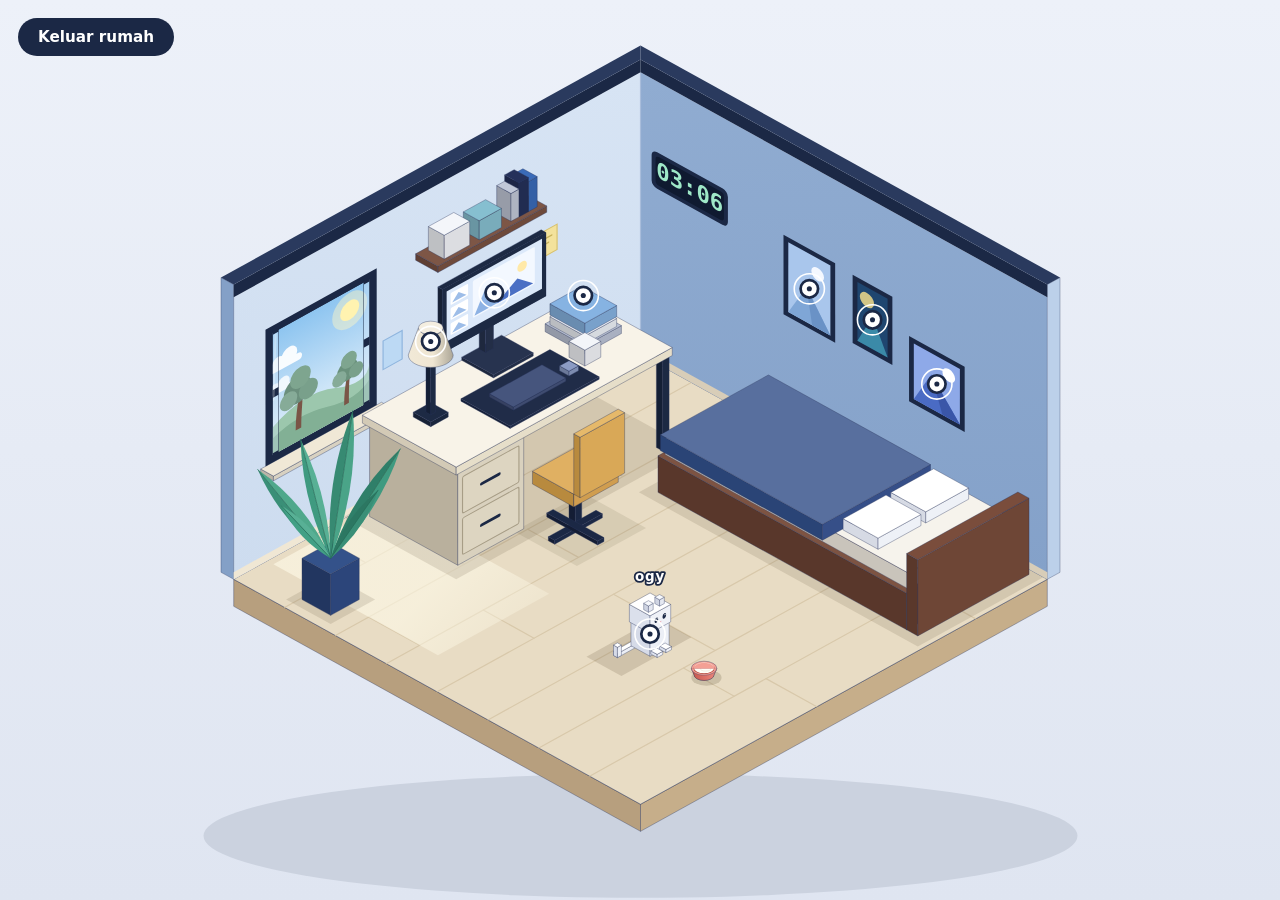
==== commit 289e2c14: "Add files via upload" ====
--- a/his space/index2.html
+++ b/his space/index2.html
@@ -15,7 +15,7 @@
 
     <svg id="room" viewBox="0 0 1280 1132" preserveAspectRatio="xMidYMid meet"
          role="img" aria-label="Kamar tidur isometrik dengan meja kerja, tempat tidur, tanaman, kucing putih, dan mangkuk susu">
-      <defs><linearGradient id="wallL" x1="0" y1="0" x2="0" y2="1"><stop offset="0" stop-color="#d7e4f4"/><stop offset="1" stop-color="#cddcef"/></linearGradient><linearGradient id="wallR" x1="0" y1="0" x2="0" y2="1"><stop offset="0" stop-color="#90acd1"/><stop offset="1" stop-color="#84a1c9"/></linearGradient><linearGradient id="glass" x1="0" y1="0" x2="0" y2="1"><stop offset="0" stop-color="#b3d1f1"/><stop offset=".55" stop-color="#d9e6f4"/><stop offset="1" stop-color="#f3e4c8"/></linearGradient><linearGradient id="lightFloor" gradientUnits="userSpaceOnUse" x1="470" y1="640" x2="620" y2="780"><stop offset="0" stop-color="#fffbe9" stop-opacity=".6"/><stop offset="1" stop-color="#fffbe9" stop-opacity=".05"/></linearGradient><linearGradient id="gDeskLamp" x1="0" x2="1" y1="0" y2="0"><stop offset="0" stop-color="#f1e9d7"/><stop offset=".55" stop-color="#efe6d2"/><stop offset="1" stop-color="#aca697"/></linearGradient><linearGradient id="gNightLamp" x1="0" x2="1" y1="0" y2="0"><stop offset="0" stop-color="#b3cff0"/><stop offset=".55" stop-color="#a9c9ee"/><stop offset="1" stop-color="#7a91ab"/></linearGradient><radialGradient id="nightDark" gradientUnits="userSpaceOnUse" cx="376" cy="450" r="760" gradientTransform="translate(376 450) scale(1 .8) translate(-376 -450)"><stop offset="0" stop-color="#070b1a" stop-opacity="0"/><stop offset=".15" stop-color="#070b1a" stop-opacity=".18"/><stop offset=".35" stop-color="#070b1a" stop-opacity=".62"/><stop offset=".6" stop-color="#050816" stop-opacity=".87"/><stop offset="1" stop-color="#050816" stop-opacity=".94"/></radialGradient><radialGradient id="nightWarm" gradientUnits="userSpaceOnUse" cx="376" cy="450" r="360" gradientTransform="translate(376 450) scale(1 .8) translate(-376 -450)"><stop offset="0" stop-color="#ffd48a" stop-opacity=".6"/><stop offset=".4" stop-color="#ffb85c" stop-opacity=".25"/><stop offset="1" stop-color="#ff9d3c" stop-opacity="0"/></radialGradient><radialGradient id="lampHalo" gradientUnits="userSpaceOnUse" cx="376" cy="440" r="70"><stop offset="0" stop-color="#fff0c0" stop-opacity=".85"/><stop offset="1" stop-color="#ffcf80" stop-opacity="0"/></radialGradient><radialGradient id="clockHalo"><stop offset="0" stop-color="#9fe8c8" stop-opacity=".55"/><stop offset=".35" stop-color="#7fd9b5" stop-opacity=".22"/><stop offset="1" stop-color="#7fd9b5" stop-opacity="0"/></radialGradient><filter id="clockGlow" x="-40%" y="-80%" width="180%" height="260%"><feGaussianBlur stdDeviation="3.2"/></filter><clipPath id="clockClip"><rect x="640" y="0" width="560" height="1100"/></clipPath></defs>
+      <defs><linearGradient id="wallL" x1="0" y1="0" x2="0" y2="1"><stop offset="0" stop-color="#d7e4f4"/><stop offset="1" stop-color="#cddcef"/></linearGradient><linearGradient id="wallR" x1="0" y1="0" x2="0" y2="1"><stop offset="0" stop-color="#90acd1"/><stop offset="1" stop-color="#84a1c9"/></linearGradient><linearGradient id="glass" x1="0" y1="0" x2="0" y2="1"><stop offset="0" stop-color="#b3d1f1"/><stop offset=".55" stop-color="#d9e6f4"/><stop offset="1" stop-color="#f3e4c8"/></linearGradient><linearGradient id="lightFloor" gradientUnits="userSpaceOnUse" x1="470" y1="640" x2="620" y2="780"><stop offset="0" stop-color="#fffbe9" stop-opacity=".6"/><stop offset="1" stop-color="#fffbe9" stop-opacity=".05"/></linearGradient><linearGradient id="gDeskLamp" x1="0" x2="1" y1="0" y2="0"><stop offset="0" stop-color="#f1e9d7"/><stop offset=".55" stop-color="#efe6d2"/><stop offset="1" stop-color="#aca697"/></linearGradient><linearGradient id="gNightLamp" x1="0" x2="1" y1="0" y2="0"><stop offset="0" stop-color="#b3cff0"/><stop offset=".55" stop-color="#a9c9ee"/><stop offset="1" stop-color="#7a91ab"/></linearGradient><radialGradient id="nightDark" gradientUnits="userSpaceOnUse" cx="376" cy="450" r="760" gradientTransform="translate(376 450) scale(1 .8) translate(-376 -450)"><stop offset="0" stop-color="#070b1a" stop-opacity="0"/><stop offset=".15" stop-color="#070b1a" stop-opacity=".18"/><stop offset=".35" stop-color="#070b1a" stop-opacity=".62"/><stop offset=".6" stop-color="#050816" stop-opacity=".87"/><stop offset="1" stop-color="#050816" stop-opacity=".94"/></radialGradient><radialGradient id="nightWarm" gradientUnits="userSpaceOnUse" cx="376" cy="450" r="360" gradientTransform="translate(376 450) scale(1 .8) translate(-376 -450)"><stop offset="0" stop-color="#ffd48a" stop-opacity=".6"/><stop offset=".4" stop-color="#ffb85c" stop-opacity=".25"/><stop offset="1" stop-color="#ff9d3c" stop-opacity="0"/></radialGradient><radialGradient id="lampHalo" gradientUnits="userSpaceOnUse" cx="376" cy="440" r="70"><stop offset="0" stop-color="#fff0c0" stop-opacity=".85"/><stop offset="1" stop-color="#ffcf80" stop-opacity="0"/></radialGradient><radialGradient id="clockHalo"><stop offset="0" stop-color="#9fe8c8" stop-opacity=".55"/><stop offset=".35" stop-color="#7fd9b5" stop-opacity=".22"/><stop offset="1" stop-color="#7fd9b5" stop-opacity="0"/></radialGradient><filter id="clockGlow" x="-40%" y="-80%" width="180%" height="260%"><feGaussianBlur stdDeviation="3.2"/></filter><clipPath id="clockClip"><rect x="640" y="0" width="560" height="1100"/></clipPath><clipPath id="clockClipL"><rect x="0" y="0" width="640" height="1100"/></clipPath></defs>
 
       <ellipse class="room-shadow" cx="640" cy="1052" rx="550" ry="78" fill="#cbd2df"/>
 
@@ -31,7 +31,7 @@
 <ellipse cx="722" cy="841.4" rx="6.5" ry="3.2" fill="none" stroke="#e9e3d4" stroke-width=".8"/>
 <g class="bowl-fx"></g></g>
 <g class="cat"><g class="cat-awake"><g class="cat-tail"><polygon points="606.0,824.9 611.0,827.7 611.0,822.7 606.0,819.9" fill="#d6dbe8" stroke="#27345a" stroke-opacity=".5" stroke-width="0.9" stroke-linejoin="round"/><polygon points="611.0,827.7 633.0,815.5 633.0,810.5 611.0,822.7" fill="#eceff6" stroke="#27345a" stroke-opacity=".5" stroke-width="0.9" stroke-linejoin="round"/><polygon points="606.0,819.9 611.0,822.7 633.0,810.5 628.0,807.7" fill="#ffffff" stroke="#27345a" stroke-opacity=".5" stroke-width="0.9" stroke-linejoin="round"/><polygon points="606.0,824.9 611.0,827.7 611.0,814.7 606.0,811.9" fill="#d6dbe8" stroke="#27345a" stroke-opacity=".5" stroke-width="0.9" stroke-linejoin="round"/><polygon points="611.0,827.7 616.0,824.9 616.0,811.9 611.0,814.7" fill="#eceff6" stroke="#27345a" stroke-opacity=".5" stroke-width="0.9" stroke-linejoin="round"/><polygon points="606.0,811.9 611.0,814.7 616.0,811.9 611.0,809.1" fill="#ffffff" stroke="#27345a" stroke-opacity=".5" stroke-width="0.9" stroke-linejoin="round"/></g><g class="cat-body"><polygon points="628.0,812.7 652.0,826.0 652.0,796.0 628.0,782.7" fill="#d6dbe8" stroke="#27345a" stroke-opacity=".5" stroke-width="0.9" stroke-linejoin="round"/><polygon points="652.0,826.0 676.0,812.7 676.0,782.7 652.0,796.0" fill="#eceff6" stroke="#27345a" stroke-opacity=".5" stroke-width="0.9" stroke-linejoin="round"/><polygon points="628.0,782.7 652.0,796.0 676.0,782.7 652.0,769.4" fill="#ffffff" stroke="#27345a" stroke-opacity=".5" stroke-width="0.9" stroke-linejoin="round"/><polygon points="653.0,823.2 661.0,827.6 661.0,823.6 653.0,819.2" fill="#dde2ee" stroke="#27345a" stroke-opacity=".5" stroke-width="0.9" stroke-linejoin="round"/><polygon points="661.0,827.6 668.0,823.8 668.0,819.8 661.0,823.6" fill="#f2f4fa" stroke="#27345a" stroke-opacity=".5" stroke-width="0.9" stroke-linejoin="round"/><polygon points="653.0,819.2 661.0,823.6 668.0,819.8 660.0,815.3" fill="#ffffff" stroke="#27345a" stroke-opacity=".5" stroke-width="0.9" stroke-linejoin="round"/><g class="cat-paw"><polygon points="664.0,817.1 672.0,821.5 672.0,817.5 664.0,813.1" fill="#dde2ee" stroke="#27345a" stroke-opacity=".5" stroke-width="0.9" stroke-linejoin="round"/><polygon points="672.0,821.5 679.0,817.7 679.0,813.7 672.0,817.5" fill="#f2f4fa" stroke="#27345a" stroke-opacity=".5" stroke-width="0.9" stroke-linejoin="round"/><polygon points="664.0,813.1 672.0,817.5 679.0,813.7 671.0,809.3" fill="#ffffff" stroke="#27345a" stroke-opacity=".5" stroke-width="0.9" stroke-linejoin="round"/></g><g class="cat-head"><polygon points="626.0,782.7 652.0,797.1 652.0,775.1 626.0,760.7" fill="#dbe0ec" stroke="#27345a" stroke-opacity=".5" stroke-width="0.9" stroke-linejoin="round"/><polygon points="652.0,797.1 678.0,782.7 678.0,760.7 652.0,775.1" fill="#eff1f7" stroke="#27345a" stroke-opacity=".5" stroke-width="0.9" stroke-linejoin="round"/><polygon points="626.0,760.7 652.0,775.1 678.0,760.7 652.0,746.3" fill="#ffffff" stroke="#27345a" stroke-opacity=".5" stroke-width="0.9" stroke-linejoin="round"/><g class="cat-ears"><polygon points="644.0,767.3 650.0,770.7 650.0,762.7 644.0,759.3" fill="#cfd4e2" stroke="#27345a" stroke-opacity=".5" stroke-width="0.9" stroke-linejoin="round"/><polygon points="650.0,770.7 656.0,767.3 656.0,759.3 650.0,762.7" fill="#e5e8f1" stroke="#27345a" stroke-opacity=".5" stroke-width="0.9" stroke-linejoin="round"/><polygon points="644.0,759.3 650.0,762.7 656.0,759.3 650.0,756.0" fill="#f6f8fc" stroke="#27345a" stroke-opacity=".5" stroke-width="0.9" stroke-linejoin="round"/><polygon points="658.0,759.6 664.0,762.9 664.0,754.9 658.0,751.6" fill="#cfd4e2" stroke="#27345a" stroke-opacity=".5" stroke-width="0.9" stroke-linejoin="round"/><polygon points="664.0,762.9 670.0,759.6 670.0,751.6 664.0,754.9" fill="#e5e8f1" stroke="#27345a" stroke-opacity=".5" stroke-width="0.9" stroke-linejoin="round"/><polygon points="658.0,751.6 664.0,754.9 670.0,751.6 664.0,748.3" fill="#f6f8fc" stroke="#27345a" stroke-opacity=".5" stroke-width="0.9" stroke-linejoin="round"/></g><g transform="matrix(1,-0.553,0,1,652.0,775.1)"><g class="cat-eyes"><ellipse cx="8" cy="10" rx="2.3" ry="3.2" fill="#1b2845"/><ellipse cx="18" cy="10" rx="2.3" ry="3.2" fill="#1b2845"/><circle cx="8.8" cy="8.8" r=".8" fill="#fff"/><circle cx="18.8" cy="8.8" r=".8" fill="#fff"/></g><polygon points="11.5,14.2 14.5,14.2 13,16.4" fill="#e89aa8"/></g><g class="cat-name" pointer-events="none"><text x="652" y="731" text-anchor="middle" font-family="system-ui, sans-serif" font-size="17" font-weight="900" letter-spacing="1" fill="#fff" stroke="#1b2845" stroke-width="4.5" stroke-linejoin="round" paint-order="stroke">ogy</text></g></g></g></g><g class="cat-sleep"><polygon points="610.0,821.5 636.0,835.9 636.0,830.9 610.0,816.5" fill="#d6dbe8" stroke="#27345a" stroke-opacity=".5" stroke-width="0.9" stroke-linejoin="round"/><polygon points="636.0,835.9 641.0,833.1 641.0,828.1 636.0,830.9" fill="#eceff6" stroke="#27345a" stroke-opacity=".5" stroke-width="0.9" stroke-linejoin="round"/><polygon points="610.0,816.5 636.0,830.9 641.0,828.1 615.0,813.7" fill="#ffffff" stroke="#27345a" stroke-opacity=".5" stroke-width="0.9" stroke-linejoin="round"/><g class="cat-body"><polygon points="612.0,817.1 642.0,833.7 642.0,819.7 612.0,803.1" fill="#d6dbe8" stroke="#27345a" stroke-opacity=".5" stroke-width="0.9" stroke-linejoin="round"/><polygon points="642.0,833.7 676.0,814.9 676.0,800.9 642.0,819.7" fill="#eceff6" stroke="#27345a" stroke-opacity=".5" stroke-width="0.9" stroke-linejoin="round"/><polygon points="612.0,803.1 642.0,819.7 676.0,800.9 646.0,784.3" fill="#ffffff" stroke="#27345a" stroke-opacity=".5" stroke-width="0.9" stroke-linejoin="round"/></g><polygon points="644.0,827.0 666.0,839.2 666.0,828.2 644.0,816.0" fill="#dbe0ec" stroke="#27345a" stroke-opacity=".5" stroke-width="0.9" stroke-linejoin="round"/><polygon points="666.0,839.2 688.0,827.0 688.0,816.0 666.0,828.2" fill="#eff1f7" stroke="#27345a" stroke-opacity=".5" stroke-width="0.9" stroke-linejoin="round"/><polygon points="644.0,816.0 666.0,828.2 688.0,816.0 666.0,803.8" fill="#ffffff" stroke="#27345a" stroke-opacity=".5" stroke-width="0.9" stroke-linejoin="round"/><g class="cat-sleep-ears"><polygon points="658.0,821.5 663.0,824.3 663.0,819.3 658.0,816.5" fill="#cfd4e2" stroke="#27345a" stroke-opacity=".5" stroke-width="0.9" stroke-linejoin="round"/><polygon points="663.0,824.3 668.0,821.5 668.0,816.5 663.0,819.3" fill="#e5e8f1" stroke="#27345a" stroke-opacity=".5" stroke-width="0.9" stroke-linejoin="round"/><polygon points="658.0,816.5 663.0,819.3 668.0,816.5 663.0,813.8" fill="#f6f8fc" stroke="#27345a" stroke-opacity=".5" stroke-width="0.9" stroke-linejoin="round"/><polygon points="671.0,814.3 676.0,817.1 676.0,812.1 671.0,809.3" fill="#cfd4e2" stroke="#27345a" stroke-opacity=".5" stroke-width="0.9" stroke-linejoin="round"/><polygon points="676.0,817.1 681.0,814.3 681.0,809.3 676.0,812.1" fill="#e5e8f1" stroke="#27345a" stroke-opacity=".5" stroke-width="0.9" stroke-linejoin="round"/><polygon points="671.0,809.3 676.0,812.1 681.0,809.3 676.0,806.6" fill="#f6f8fc" stroke="#27345a" stroke-opacity=".5" stroke-width="0.9" stroke-linejoin="round"/></g><g transform="matrix(1,-0.553,0,1,666.0,828.2)"><path d="M4.5,6 Q7,8.8 9.5,6" fill="none" stroke="#1b2845" stroke-width="1.6" stroke-linecap="round"/><path d="M12.5,6 Q15,8.8 17.5,6" fill="none" stroke="#1b2845" stroke-width="1.6" stroke-linecap="round"/><polygon points="9.6,8.6 12.4,8.6 11,10.6" fill="#e89aa8"/></g></g></g>
-<defs><clipPath id="bowlFrontClip"><path clip-rule="evenodd" d="M690,841.4 H750 V870 H690 Z M706.6,841.4 A13.4 7.3 0 1 0 733.4,841.4 A13.4 7.3 0 1 0 706.6,841.4 Z"/></clipPath></defs><g class="cat-bowl-front" clip-path="url(#bowlFrontClip)" pointer-events="none"><path d="M704,841 L707.5,849.5 A12.5 6.9 0 0 0 732.5,849.5 L736,841 Z" fill="url(#bowlSide)" stroke="#27345a" stroke-opacity=".5" stroke-width=".9" stroke-linejoin="round"/><ellipse cx="720" cy="841" rx="16" ry="8.8" fill="#f4a095" stroke="#27345a" stroke-opacity=".5" stroke-width=".9"/></g><polygon class="night-layer night-dark" points="112,349.3 640,57.3 1168,349.3 1168,720.3 1152,729.1 1152,763.1 640,1046.3 128,763.1 128,729.1 112,720.3" fill="url(#nightDark)"/><polygon class="night-layer night-warm" points="112,349.3 640,57.3 1168,349.3 1168,720.3 1152,729.1 1152,763.1 640,1046.3 128,763.1 128,729.1 112,720.3" fill="url(#nightWarm)"/><g class="night-layer lamp-lit"><circle cx="376" cy="440" r="70" fill="url(#lampHalo)" style="mix-blend-mode:screen"/><path d="M347.7,446.8 A28.3,15.6 0 0 0 404.3,446.8 L391.6,412.8 A15.6,8.6 0 0 1 360.4,412.8 Z" fill="#ffe7a6"/><ellipse cx="376" cy="412.8" rx="15.6" ry="8.6" fill="#fff6d8"/></g><g class="night-layer clock-glow-layer" clip-path="url(#clockClip)" pointer-events="none"><g transform="matrix(1,0.553,0,1,702.0,237.3)"><ellipse class="clock-halo" cx="0" cy="0" rx="135" ry="88" fill="url(#clockHalo)"/><rect x="-43" y="-18" width="86" height="36" rx="4" fill="#9fe8c8" opacity=".14"/></g></g><g class="night-layer clock-lit" pointer-events="none"><g transform="matrix(1,0.553,0,1,702.0,237.3)"><rect x="-43" y="-18" width="86" height="36" rx="4" fill="#0f1a30" opacity=".55"/><text x="0" y="8" text-anchor="middle" font-family="ui-monospace, Menlo, Consolas, monospace" font-size="28" font-weight="700" fill="#9fe8c8" filter="url(#clockGlow)" opacity=".9"><tspan class="clock-h-mirror">00</tspan><tspan class="clock-colon">:</tspan><tspan class="clock-m-mirror">00</tspan></text><text x="0" y="8" text-anchor="middle" font-family="ui-monospace, Menlo, Consolas, monospace" font-size="28" font-weight="700" fill="#d8fff0"><tspan class="clock-h-mirror">00</tspan><tspan class="clock-colon">:</tspan><tspan class="clock-m-mirror">00</tspan></text><polygon points="-43,-18 -10,-18 -28,18 -43,18" fill="#fff" opacity=".08"/><rect x="-48" y="-23" width="96" height="46" rx="7" fill="none" stroke="#9fe8c8" stroke-opacity=".35" stroke-width="1.5"/></g></g><g class="hotspot" tabindex="0" role="button" aria-label="Lampu meja" transform="translate(376.0,429.8)"><circle class="hs-ring" r="19" fill="none" stroke="#fff" stroke-width="2"/><circle class="hs-hit" r="26" fill="transparent"/><circle class="hs-dot" r="11" fill="#fff" stroke="#1b2845" stroke-width="3.4"/><circle r="3.2" fill="#1b2845"/><g class="tip" opacity="0" pointer-events="none"><rect x="-72" y="-62" width="145" height="32" rx="9" fill="#1b2845"/><polygon points="-7,-30 7,-30 0,-21" fill="#1b2845"/><text x="0" y="-41" text-anchor="middle" fill="#fff" font-size="18" font-weight="600" font-family="system-ui, sans-serif">Lampu meja</text></g></g><g class="hotspot" tabindex="0" role="button" aria-label="Layar komputer" transform="translate(456.0,368.5)"><circle class="hs-ring" r="19" fill="none" stroke="#fff" stroke-width="2"/><circle class="hs-hit" r="26" fill="transparent"/><circle class="hs-dot" r="11" fill="#fff" stroke="#1b2845" stroke-width="3.4"/><circle r="3.2" fill="#1b2845"/><g class="tip" opacity="0" pointer-events="none"><rect x="-96" y="-62" width="191" height="32" rx="9" fill="#1b2845"/><polygon points="-7,-30 7,-30 0,-21" fill="#1b2845"/><text x="0" y="-41" text-anchor="middle" fill="#fff" font-size="18" font-weight="600" font-family="system-ui, sans-serif">Layar komputer</text></g></g><g class="hotspot" tabindex="0" role="button" aria-label="Catatan tempel" transform="translate(520.0,306.4)"><circle class="hs-ring" r="19" fill="none" stroke="#fff" stroke-width="2"/><circle class="hs-hit" r="26" fill="transparent"/><circle class="hs-dot" r="11" fill="#fff" stroke="#1b2845" stroke-width="3.4"/><circle r="3.2" fill="#1b2845"/><g class="tip" opacity="0" pointer-events="none"><rect x="-96" y="-62" width="191" height="32" rx="9" fill="#1b2845"/><polygon points="-7,-30 7,-30 0,-21" fill="#1b2845"/><text x="0" y="-41" text-anchor="middle" fill="#fff" font-size="18" font-weight="600" font-family="system-ui, sans-serif">Catatan tempel</text></g></g><g class="hotspot" tabindex="0" role="button" aria-label="Foto 1" data-art="1" transform="translate(852.5,363.5)"><circle class="hs-ring" r="19" fill="none" stroke="#fff" stroke-width="2"/><circle class="hs-hit" r="26" fill="transparent"/><circle class="hs-dot" r="11" fill="#fff" stroke="#1b2845" stroke-width="3.4"/><circle r="3.2" fill="#1b2845"/><g class="tip" opacity="0" pointer-events="none"><rect x="-45" y="-62" width="90" height="32" rx="9" fill="#1b2845"/><polygon points="-7,-30 7,-30 0,-21" fill="#1b2845"/><text x="0" y="-41" text-anchor="middle" fill="#fff" font-size="18" font-weight="600" font-family="system-ui, sans-serif">Foto 1</text></g></g><g class="hotspot" tabindex="0" role="button" aria-label="Foto 2" data-art="2" transform="translate(932.0,402.5)"><circle class="hs-ring" r="19" fill="none" stroke="#fff" stroke-width="2"/><circle class="hs-hit" r="26" fill="transparent"/><circle class="hs-dot" r="11" fill="#fff" stroke="#1b2845" stroke-width="3.4"/><circle r="3.2" fill="#1b2845"/><g class="tip" opacity="0" pointer-events="none"><rect x="-45" y="-62" width="90" height="32" rx="9" fill="#1b2845"/><polygon points="-7,-30 7,-30 0,-21" fill="#1b2845"/><text x="0" y="-41" text-anchor="middle" fill="#fff" font-size="18" font-weight="600" font-family="system-ui, sans-serif">Foto 2</text></g></g><g class="hotspot" tabindex="0" role="button" aria-label="Foto 3" data-art="3" transform="translate(1013.0,483.3)"><circle class="hs-ring" r="19" fill="none" stroke="#fff" stroke-width="2"/><circle class="hs-hit" r="26" fill="transparent"/><circle class="hs-dot" r="11" fill="#fff" stroke="#1b2845" stroke-width="3.4"/><circle r="3.2" fill="#1b2845"/><g class="tip" opacity="0" pointer-events="none"><rect x="-45" y="-62" width="90" height="32" rx="9" fill="#1b2845"/><polygon points="-7,-30 7,-30 0,-21" fill="#1b2845"/><text x="0" y="-41" text-anchor="middle" fill="#fff" font-size="18" font-weight="600" font-family="system-ui, sans-serif">Foto 3</text></g></g><g class="hotspot" tabindex="0" role="button" aria-label="Kucing" transform="translate(652.0,778.6)"><circle class="hs-ring" r="19" fill="none" stroke="#fff" stroke-width="2"/><circle class="hs-hit" r="26" fill="transparent"/><circle class="hs-dot" r="11" fill="#fff" stroke="#1b2845" stroke-width="3.4"/><circle r="3.2" fill="#1b2845"/><g class="tip" opacity="0" pointer-events="none"><rect x="-50" y="-62" width="99" height="32" rx="9" fill="#1b2845"/><polygon points="-7,-30 7,-30 0,-21" fill="#1b2845"/><text x="0" y="-41" text-anchor="middle" fill="#fff" font-size="18" font-weight="600" font-family="system-ui, sans-serif">Kucing</text></g></g>
+<defs><clipPath id="bowlFrontClip"><path clip-rule="evenodd" d="M690,841.4 H750 V870 H690 Z M706.6,841.4 A13.4 7.3 0 1 0 733.4,841.4 A13.4 7.3 0 1 0 706.6,841.4 Z"/></clipPath></defs><g class="cat-bowl-front" clip-path="url(#bowlFrontClip)" pointer-events="none"><path d="M704,841 L707.5,849.5 A12.5 6.9 0 0 0 732.5,849.5 L736,841 Z" fill="url(#bowlSide)" stroke="#27345a" stroke-opacity=".5" stroke-width=".9" stroke-linejoin="round"/><ellipse cx="720" cy="841" rx="16" ry="8.8" fill="#f4a095" stroke="#27345a" stroke-opacity=".5" stroke-width=".9"/></g><polygon class="night-layer night-dark" points="112,349.3 640,57.3 1168,349.3 1168,720.3 1152,729.1 1152,763.1 640,1046.3 128,763.1 128,729.1 112,720.3" fill="url(#nightDark)"/><polygon class="night-layer night-warm" points="112,349.3 640,57.3 1168,349.3 1168,720.3 1152,729.1 1152,763.1 640,1046.3 128,763.1 128,729.1 112,720.3" fill="url(#nightWarm)"/><g class="night-layer lamp-lit"><circle cx="376" cy="440" r="70" fill="url(#lampHalo)" style="mix-blend-mode:screen"/><path d="M347.7,446.8 A28.3,15.6 0 0 0 404.3,446.8 L391.6,412.8 A15.6,8.6 0 0 1 360.4,412.8 Z" fill="#ffe7a6"/><ellipse cx="376" cy="412.8" rx="15.6" ry="8.6" fill="#fff6d8"/></g><g class="night-layer clock-glow-layer" clip-path="url(#clockClip)" pointer-events="none"><g transform="matrix(1,0.553,0,1,702.0,237.3)"><ellipse class="clock-halo" cx="0" cy="0" rx="135" ry="88" fill="url(#clockHalo)"/><rect x="-43" y="-18" width="86" height="36" rx="4" fill="#9fe8c8" opacity=".14"/></g></g><g class="night-layer clock-glow-layer" clip-path="url(#clockClipL)" pointer-events="none"><g transform="matrix(1,-0.553,0,1,640,203)" opacity=".36"><ellipse class="clock-halo" cx="0" cy="0" rx="100" ry="78" fill="url(#clockHalo)"/></g></g><g class="night-layer clock-lit" pointer-events="none"><g transform="matrix(1,0.553,0,1,702.0,237.3)"><rect x="-43" y="-18" width="86" height="36" rx="4" fill="#0f1a30" opacity=".55"/><text x="0" y="8" text-anchor="middle" font-family="ui-monospace, Menlo, Consolas, monospace" font-size="28" font-weight="700" fill="#9fe8c8" filter="url(#clockGlow)" opacity=".9"><tspan class="clock-h-mirror">00</tspan><tspan class="clock-colon">:</tspan><tspan class="clock-m-mirror">00</tspan></text><text x="0" y="8" text-anchor="middle" font-family="ui-monospace, Menlo, Consolas, monospace" font-size="28" font-weight="700" fill="#d8fff0"><tspan class="clock-h-mirror">00</tspan><tspan class="clock-colon">:</tspan><tspan class="clock-m-mirror">00</tspan></text><polygon points="-43,-18 -10,-18 -28,18 -43,18" fill="#fff" opacity=".08"/><rect x="-48" y="-23" width="96" height="46" rx="7" fill="none" stroke="#9fe8c8" stroke-opacity=".35" stroke-width="1.5"/></g></g><g class="hotspot" tabindex="0" role="button" aria-label="Lampu meja" transform="translate(376.0,429.8)"><circle class="hs-ring" r="19" fill="none" stroke="#fff" stroke-width="2"/><circle class="hs-hit" r="26" fill="transparent"/><circle class="hs-dot" r="11" fill="#fff" stroke="#1b2845" stroke-width="3.4"/><circle r="3.2" fill="#1b2845"/><g class="tip" opacity="0" pointer-events="none"><rect x="-72" y="-62" width="145" height="32" rx="9" fill="#1b2845"/><polygon points="-7,-30 7,-30 0,-21" fill="#1b2845"/><text x="0" y="-41" text-anchor="middle" fill="#fff" font-size="18" font-weight="600" font-family="system-ui, sans-serif">Lampu meja</text></g></g><g class="hotspot" tabindex="0" role="button" aria-label="Layar komputer" transform="translate(456.0,368.5)"><circle class="hs-ring" r="19" fill="none" stroke="#fff" stroke-width="2"/><circle class="hs-hit" r="26" fill="transparent"/><circle class="hs-dot" r="11" fill="#fff" stroke="#1b2845" stroke-width="3.4"/><circle r="3.2" fill="#1b2845"/><g class="tip" opacity="0" pointer-events="none"><rect x="-96" y="-62" width="191" height="32" rx="9" fill="#1b2845"/><polygon points="-7,-30 7,-30 0,-21" fill="#1b2845"/><text x="0" y="-41" text-anchor="middle" fill="#fff" font-size="18" font-weight="600" font-family="system-ui, sans-serif">Layar komputer</text></g></g><g class="hotspot" tabindex="0" role="button" aria-label="Catatan" transform="translate(568.0,372.0)"><circle class="hs-ring" r="19" fill="none" stroke="#fff" stroke-width="2"/><circle class="hs-hit" r="26" fill="transparent"/><circle class="hs-dot" r="11" fill="#fff" stroke="#1b2845" stroke-width="3.4"/><circle r="3.2" fill="#1b2845"/><g class="tip" opacity="0" pointer-events="none"><rect x="-96" y="-62" width="191" height="32" rx="9" fill="#1b2845"/><polygon points="-7,-30 7,-30 0,-21" fill="#1b2845"/><text x="0" y="-41" text-anchor="middle" fill="#fff" font-size="18" font-weight="600" font-family="system-ui, sans-serif">Catatan</text></g></g><g class="hotspot" tabindex="0" role="button" aria-label="Foto 1" data-art="1" transform="translate(852.5,363.5)"><circle class="hs-ring" r="19" fill="none" stroke="#fff" stroke-width="2"/><circle class="hs-hit" r="26" fill="transparent"/><circle class="hs-dot" r="11" fill="#fff" stroke="#1b2845" stroke-width="3.4"/><circle r="3.2" fill="#1b2845"/><g class="tip" opacity="0" pointer-events="none"><rect x="-45" y="-62" width="90" height="32" rx="9" fill="#1b2845"/><polygon points="-7,-30 7,-30 0,-21" fill="#1b2845"/><text x="0" y="-41" text-anchor="middle" fill="#fff" font-size="18" font-weight="600" font-family="system-ui, sans-serif">Foto 1</text></g></g><g class="hotspot" tabindex="0" role="button" aria-label="Foto 2" data-art="2" transform="translate(932.0,402.5)"><circle class="hs-ring" r="19" fill="none" stroke="#fff" stroke-width="2"/><circle class="hs-hit" r="26" fill="transparent"/><circle class="hs-dot" r="11" fill="#fff" stroke="#1b2845" stroke-width="3.4"/><circle r="3.2" fill="#1b2845"/><g class="tip" opacity="0" pointer-events="none"><rect x="-45" y="-62" width="90" height="32" rx="9" fill="#1b2845"/><polygon points="-7,-30 7,-30 0,-21" fill="#1b2845"/><text x="0" y="-41" text-anchor="middle" fill="#fff" font-size="18" font-weight="600" font-family="system-ui, sans-serif">Foto 2</text></g></g><g class="hotspot" tabindex="0" role="button" aria-label="Foto 3" data-art="3" transform="translate(1013.0,483.3)"><circle class="hs-ring" r="19" fill="none" stroke="#fff" stroke-width="2"/><circle class="hs-hit" r="26" fill="transparent"/><circle class="hs-dot" r="11" fill="#fff" stroke="#1b2845" stroke-width="3.4"/><circle r="3.2" fill="#1b2845"/><g class="tip" opacity="0" pointer-events="none"><rect x="-45" y="-62" width="90" height="32" rx="9" fill="#1b2845"/><polygon points="-7,-30 7,-30 0,-21" fill="#1b2845"/><text x="0" y="-41" text-anchor="middle" fill="#fff" font-size="18" font-weight="600" font-family="system-ui, sans-serif">Foto 3</text></g></g><g class="hotspot" tabindex="0" role="button" aria-label="Kucing" transform="translate(652.0,778.6)"><circle class="hs-ring" r="19" fill="none" stroke="#fff" stroke-width="2"/><circle class="hs-hit" r="26" fill="transparent"/><circle class="hs-dot" r="11" fill="#fff" stroke="#1b2845" stroke-width="3.4"/><circle r="3.2" fill="#1b2845"/><g class="tip" opacity="0" pointer-events="none"><rect x="-50" y="-62" width="99" height="32" rx="9" fill="#1b2845"/><polygon points="-7,-30 7,-30 0,-21" fill="#1b2845"/><text x="0" y="-41" text-anchor="middle" fill="#fff" font-size="18" font-weight="600" font-family="system-ui, sans-serif">Kucing</text></g></g>
       </g>
     </svg>
   </section>
@@ -105,10 +105,9 @@
                 <div class="win-ctl"><button type="button" data-act="min" aria-label="Kecilkan">&#8211;</button><button type="button" data-act="close" aria-label="Tutup">&#10005;</button></div></header>
               <div class="win-body">
           
-                <textarea id="note-text" spellcheck="false" aria-label="Isi catatan">LAKUIN INI PAS PULANG
+                <textarea id="note-text" spellcheck="false" aria-label="Isi catatan">JANGAN LUPA!
 -------
 - kasih makan ogy (kucing)
-- ngerjain tugas
 - matiin lampu sebelum tidur
 </textarea>
               
@@ -235,7 +234,7 @@
     </div>
   </div>
 
-  <div class="sticky-ov" id="sticky" hidden role="dialog" aria-modal="true" aria-label="Catatan tempel">
+  <div class="sticky-ov" id="sticky" hidden role="dialog" aria-modal="true" aria-label="Catatan">
     <div class="sticky-note" id="sticky-note" tabindex="-1">
       <button class="sticky-close" id="sticky-close" type="button" aria-label="Tutup catatan">&#10005;</button>
       <div class="sticky-text" id="sticky-text">
--- a/his space/style.css
+++ b/his space/style.css
@@ -81,11 +81,14 @@
   opacity: 0;
   transform-box: fill-box;
   transform-origin: center;
-  transition: opacity 1.2s ease-out, transform 2.6s ease-in;
-}
-#scene.is-open .door-burst { opacity: 1; transform: scale(2.6); }
+  transform: scale(2.6);
+  transition: opacity 1.2s ease-out;
+}
+#scene.is-open .door-burst { opacity: 1; }
 
 #camera { transform-origin: 0 0; }
+
+#scene.zooming { transform-origin: 0 0; will-change: transform; }
 
 .flash {
   position: fixed;
@@ -212,8 +215,9 @@
 .hotspot:focus-visible .hs-dot { transform: scale(1.2); }
 
 .tip { opacity: 0; transition: opacity .2s ease; }
-.hotspot:hover .tip,
-.hotspot:focus .tip { opacity: 1; }
+@media (hover: hover) { .hotspot:hover .tip { opacity: 1; } }
+.hotspot:focus-visible .tip,
+.hotspot:active .tip { opacity: 1; }
 
 .scene.back-in { animation: page-in 1s ease-out; }
 
@@ -1015,7 +1019,6 @@
 }
 .doorfront.ready .fd-hint { opacity: .9; }
 
-/*warna dialog jemina*/
 .dialog.me .dlg-name {
   color: #fff;
   background: linear-gradient(180deg, #4a6fc4, #2f4f96);
@@ -1056,7 +1059,106 @@
 @media (max-width: 640px) { body:has(.pc.open) .quest { z-index: 7; } }
 @media (prefers-reduced-motion: reduce) { .quest { transition: none; } }
 
-/*nama ogy*/
 .cat-name { animation: name-bob 2.6s ease-in-out infinite; }
 @keyframes name-bob { 0%, 100% { transform: translateY(0); } 50% { transform: translateY(-3px); } }
-@media (prefers-reduced-motion: reduce) { .cat-name { animation: none; } }+@media (prefers-reduced-motion: reduce) { .cat-name { animation: none; } }
+
+.win-sash { animation: win-open 4.5s cubic-bezier(.45, .05, .25, 1) 1.2s both; }
+@keyframes win-open {
+  from { transform: scaleX(1); }
+  to   { transform: scaleX(.12); }
+}
+
+.welcome {
+  position: fixed;
+  inset: 0;
+  z-index: 20;
+  display: flex;
+  align-items: center;
+  justify-content: center;
+  padding: 24px;
+  background: rgba(27, 40, 69, .42);
+  transition: opacity .45s ease;
+}
+.welcome.hide { opacity: 0; pointer-events: none; }
+html.arriving .welcome { display: none; }
+
+.welcome-box {
+  width: min(100%, 380px);
+  padding: 30px 26px 26px;
+  text-align: center;
+  border: 3px solid #b8955a;
+  border-radius: 14px;
+  background: linear-gradient(180deg, #f6ecd0, #ecdcb2);
+  box-shadow: inset 0 0 0 2px #f9f2dc, inset 0 0 0 4px #d2b57c, 0 10px 28px rgba(40, 30, 10, .4);
+}
+
+.welcome-title {
+  margin: 0 0 22px;
+  font: 600 1.25rem/1.4 "Palatino Linotype", Palatino, "Book Antiqua", Georgia, serif;
+  color: #4b3a24;
+}
+
+.welcome-btn {
+  min-width: 140px;
+  padding: 10px 28px 11px;
+  font: 700 1rem/1 "Palatino Linotype", Palatino, "Book Antiqua", Georgia, serif;
+  letter-spacing: .03em;
+  color: #4b3a24;
+  cursor: pointer;
+  border: 2px solid #b8955a;
+  border-radius: 10px;
+  background: linear-gradient(180deg, #fbf3dc, #efdfb6);
+  box-shadow: inset 0 0 0 2px #f9f2dc, 0 3px 8px rgba(40, 30, 10, .3);
+  transition: transform .15s ease, filter .15s ease;
+}
+.welcome-btn:hover { filter: brightness(1.05); transform: translateY(-1px); }
+.welcome-btn:active { transform: translateY(1px); }
+.welcome-btn:focus-visible { outline: 3px solid #dfb989; outline-offset: 3px; }
+
+@media (max-width: 700px) and (orientation: portrait) {
+  .scene,
+  .inside { grid-template-columns: minmax(0, 1fr); }
+
+  #scene {
+    width: 112vw;
+    max-width: none;
+    justify-self: start;
+    margin-left: calc((100% - 112vw) / 2);
+  }
+
+  #room {
+    width: 116vw;
+    max-width: none;
+    justify-self: start;
+    margin-left: calc((100% - 116vw) / 2);
+  }
+}
+
+@media (max-width: 700px) and (orientation: portrait) {
+  .dialog { padding: 0 12px calc(14px + env(safe-area-inset-bottom, 0px)); }
+
+  .dlg-name {
+    left: 12px;
+    top: -14px;
+    padding: 4px 15px 5px;
+    font-size: .82rem;
+  }
+
+  .dlg-box {
+    min-height: 74px;
+    padding: 20px 32px 14px 16px;
+    border-width: 2px;
+    border-radius: 10px;
+  }
+
+  .dlg-text { font-size: 1rem; line-height: 1.45; }
+
+  .dlg-next { right: 12px; bottom: 7px; font-size: .75rem; }
+
+  .dlg-portrait {
+    bottom: calc(100% - 22px);
+    height: min(26vh, 220px);
+    max-width: 58%;
+  }
+}
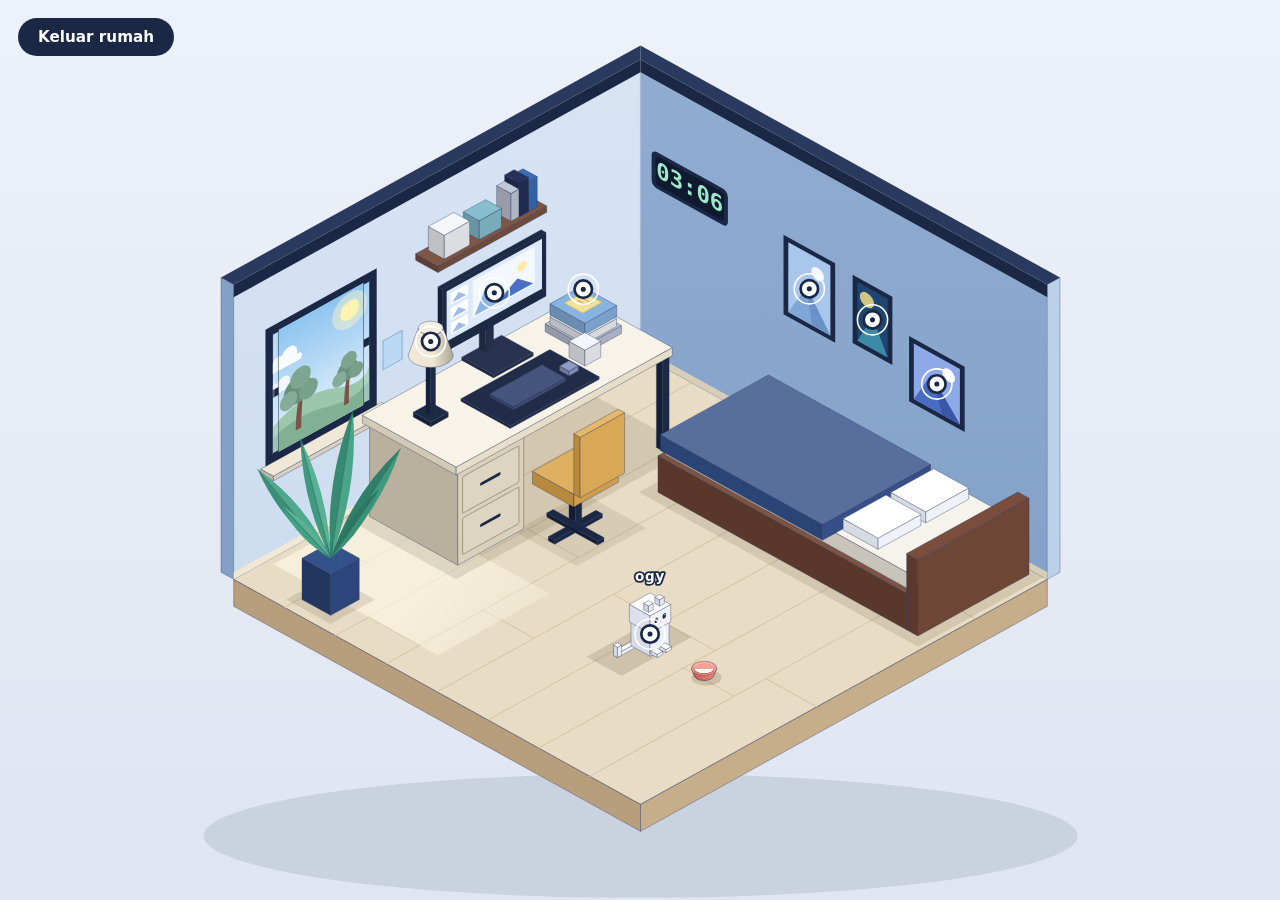
==== commit 0f6ed787: "Add files via upload" ====
--- a/his space/index2.html
+++ b/his space/index2.html
@@ -20,7 +20,7 @@
       <ellipse class="room-shadow" cx="640" cy="1052" rx="550" ry="78" fill="#cbd2df"/>
 
       <g class="room">
-<polygon points="128.0,729.1 640.0,1012.3 640.0,1046.3 128.0,763.1" fill="#b79f7e" stroke="#27345a" stroke-opacity=".5" stroke-width="0.9" stroke-linejoin="round" /><polygon points="640.0,1012.3 1152.0,729.1 1152.0,763.1 640.0,1046.3" fill="#c6ae8a" stroke="#27345a" stroke-opacity=".5" stroke-width="0.9" stroke-linejoin="round" /><polygon points="640.0,446.0 128.0,729.1 640.0,1012.3 1152.0,729.1" fill="#e8dcc4" stroke="#27345a" stroke-opacity=".5" stroke-width="1.2" stroke-linejoin="round" /><g stroke="#d3c2a2" stroke-width="1.5" opacity=".75" stroke-linecap="round"><line x1="704.0" y1="481.4" x2="192.0" y2="764.5"/><line x1="768.0" y1="516.8" x2="256.0" y2="799.9"/><line x1="832.0" y1="552.2" x2="320.0" y2="835.3"/><line x1="896.0" y1="587.6" x2="384.0" y2="870.7"/><line x1="960.0" y1="623.0" x2="448.0" y2="906.1"/><line x1="1024.0" y1="658.4" x2="512.0" y2="941.5"/><line x1="1088.0" y1="693.7" x2="576.0" y2="976.9"/><line x1="430.0" y1="562.1" x2="494.0" y2="597.5"/><line x1="230.0" y1="672.7" x2="294.0" y2="708.1"/><line x1="554.0" y1="564.3" x2="618.0" y2="599.7"/><line x1="354.0" y1="674.9" x2="418.0" y2="710.3"/><line x1="498.0" y1="666.1" x2="562.0" y2="701.5"/><line x1="298.0" y1="776.7" x2="362.0" y2="812.1"/><line x1="442.0" y1="767.8" x2="506.0" y2="803.2"/><line x1="754.0" y1="595.3" x2="818.0" y2="630.7"/><line x1="806.0" y1="637.3" x2="870.0" y2="672.7"/><line x1="606.0" y1="747.9" x2="670.0" y2="783.3"/><line x1="870.0" y1="672.7" x2="934.0" y2="708.1"/><line x1="670.0" y1="783.3" x2="734.0" y2="818.7"/><line x1="694.0" y1="840.8" x2="758.0" y2="876.2"/><line x1="1006.0" y1="668.3" x2="1070.0" y2="703.7"/><line x1="998.0" y1="743.5" x2="1062.0" y2="778.9"/><line x1="798.0" y1="854.1" x2="862.0" y2="889.5"/></g><polygon points="640.0,446.0 1152.0,729.1 1152.0,374.1 640.0,91.0" fill="url(#wallR)" /><polygon points="640.0,446.0 128.0,729.1 128.0,374.1 640.0,91.0" fill="url(#wallL)" /><line x1="640.0" y1="446.0" x2="640.0" y2="91.0" stroke="#a9bddb" stroke-width="1.5"/><polygon points="112.0,720.3 128.0,729.1 128.0,358.1 112.0,349.3" fill="#84a0c7" stroke="#27345a" stroke-opacity=".5" stroke-width="0.8" stroke-linejoin="round" /><polygon points="1168.0,720.3 1152.0,729.1 1152.0,358.1 1168.0,349.3" fill="#bcd0ea" stroke="#27345a" stroke-opacity=".5" stroke-width="0.8" stroke-linejoin="round" /><polygon points="1152.0,374.1 640.0,91.0 640.0,75.0 1152.0,358.1" fill="#1b2845" /><polygon points="640.0,91.0 128.0,374.1 128.0,358.1 640.0,75.0" fill="#1b2845" /><polygon points="640.0,75.0 128.0,358.1 112.0,349.3 640.0,57.3" fill="#2a3a5e" /><polygon points="640.0,75.0 640.0,57.3 1168.0,349.3 1152.0,358.1" fill="#2a3a5e" /><polygon points="640.0,446.0 128.0,729.1 128.0,720.1 640.0,437.0" fill="#f0e7d4" /><polygon points="640.0,446.0 1152.0,729.1 1152.0,720.1 640.0,437.0" fill="#d8cdb8" /><polygon points="162.0,596.3 178.0,605.2 178.0,599.2 162.0,590.3" fill="#bbb5a7" stroke="#27345a" stroke-opacity=".5" stroke-width="0.9" stroke-linejoin="round" /><polygon points="330.0,521.1 178.0,605.2 178.0,599.2 330.0,515.1" fill="#d8d1c1" stroke="#27345a" stroke-opacity=".5" stroke-width="0.9" stroke-linejoin="round" /><polygon points="314.0,506.3 162.0,590.3 178.0,599.2 330.0,515.1" fill="#f0e8d6" stroke="#27345a" stroke-opacity=".5" stroke-width="0.9" stroke-linejoin="round" /><g class="win" id="win" pointer-events="none" transform="matrix(1,-0.553,0,1,168.0,415.0)"><defs><linearGradient id="winSky" x1="0" y1="0" x2="0" y2="1"><stop offset="0" stop-color="#8ec5f0"/><stop offset="1" stop-color="#e9f3fb"/></linearGradient><linearGradient id="winNightSky" x1="0" y1="0" x2="0" y2="1"><stop offset="0" stop-color="#0b1330"/><stop offset="1" stop-color="#2a3b6e"/></linearGradient><clipPath id="winClip"><rect x="9" y="9" width="122" height="154"/></clipPath></defs><rect width="140" height="172" fill="#1b2845"/><g clip-path="url(#winClip)"><rect x="9" y="9" width="122" height="154" fill="url(#winSky)"/><g class="win-night"><rect x="9" y="9" width="122" height="154" fill="url(#winNightSky)"/><circle cx="24" cy="30" r="1.2" fill="#fff" opacity="0.9"/><circle cx="48" cy="52" r="1" fill="#fff" opacity="0.7"/><circle cx="70" cy="24" r="1.4" fill="#fff" opacity="0.95"/><circle cx="92" cy="60" r="1" fill="#fff" opacity="0.7"/><circle cx="118" cy="36" r="1.2" fill="#fff" opacity="0.85"/><circle cx="36" cy="78" r="0.9" fill="#fff" opacity="0.6"/><circle cx="104" cy="88" r="1" fill="#fff" opacity="0.7"/><circle cx="60" cy="100" r="0.9" fill="#fff" opacity="0.55"/><circle cx="104" cy="32" r="11" fill="#f6f1d2"/><circle cx="109" cy="29" r="10" fill="#2a3b6e"/></g><g class="win-day"><circle cx="106" cy="34" r="22" fill="#fff6c4" opacity=".45"/><circle cx="106" cy="34" r="12" fill="#fff3b0"/><g class="win-cloud"><g fill="#fff" opacity=".92"><rect x="0" y="52" width="46" height="9" rx="4.5"/><circle cx="16" cy="51" r="8"/><circle cx="30" cy="48" r="10"/></g></g><g class="win-cloud" style="animation-delay:-28s;animation-duration:78s"><g fill="#fff" opacity=".8"><rect x="0" y="82" width="34" height="7" rx="3.5"/><circle cx="12" cy="81" r="6"/><circle cx="23" cy="79" r="7.5"/></g></g></g><path d="M9,128 Q48,104 88,122 T131,114 V163 H9Z" fill="#9cc7ad"/><path d="M9,142 Q40,128 78,140 T131,134 V163 H9Z" fill="#82b095"/><g class="win-tree" style="--dur:4.6s;--dl:-1s"><path d="M38,148 C38,132 40,120 42,108 L47,108 C46,122 45,134 45,148 Z" fill="#7a5547"/><g class="win-canopy"><circle cx="40" cy="98" r="17" fill="#6b8f7d"/><circle cx="54" cy="104" r="12" fill="#79a08b"/><circle cx="29" cy="106" r="11" fill="#86ab98"/><circle cx="44" cy="84" r="13" fill="#7ea58f"/></g></g><g class="win-tree" style="--dur:3.8s;--dl:-2.3s"><path d="M99,150 C99,138 100,128 102,118 L106,118 C105,128 105,138 105,150 Z" fill="#7a5547"/><g class="win-canopy" style="--dur2:2.4s;--dl2:-.6s"><circle cx="103" cy="108" r="13" fill="#6a917c"/><circle cx="114" cy="113" r="9" fill="#79a08b"/><circle cx="93" cy="114" r="9" fill="#86ab98"/><circle cx="105" cy="96" r="10" fill="#7ea58f"/></g></g><rect class="win-dim" x="9" y="9" width="122" height="154" fill="#0b1330"/></g><g class="win-sash win-sash-l"><rect x="9" y="9" width="61" height="154" fill="#d6e8f8" fill-opacity=".34" stroke="#1b2845" stroke-width="5"/><rect x="9" y="81" width="61" height="10" fill="#1b2845"/><polygon points="28,12 52,12 28,95 12,95" fill="#fff" opacity=".28" class="glint"/></g><g class="win-sash win-sash-r"><rect x="70" y="9" width="61" height="154" fill="#d6e8f8" fill-opacity=".34" stroke="#1b2845" stroke-width="5"/><rect x="70" y="81" width="61" height="10" fill="#1b2845"/></g></g><g transform="matrix(1,-0.553,0,1,505.0,298.7)"><rect width="30" height="32" fill="#f3e29c" stroke="#d8c26e" stroke-width="1.5"/><line x1="6" y1="10" x2="24" y2="10" stroke="#c9b25c" stroke-width="2"/><line x1="6" y1="17" x2="20" y2="17" stroke="#c9b25c" stroke-width="2"/></g><g transform="matrix(1,-0.553,0,1,316.0,429.2)"><rect width="24" height="36" fill="#bcd9f4" stroke="#8fb5de" stroke-width="1.5"/></g><g class="art-frame" data-art="1" transform="matrix(1,0.553,0,1,820.0,295.5)"><rect width="65" height="100" fill="#1b2845"/><rect x="6" y="6" width="53" height="88" fill="#a9c6ec"/><circle cx="43" cy="26" r="8" fill="#f4f8ff"/><polygon points="6,94 29,50 59,94" fill="#7fa6d6"/><polygon points="29,50 59,94 36,94" fill="#6a92c6"/></g><g class="art-frame" data-art="2" transform="matrix(1,0.553,0,1,907.0,345.7)"><rect width="50" height="86" fill="#1b2845"/><rect x="6" y="6" width="38" height="74" fill="#1f4670"/><circle cx="18" cy="22" r="9" fill="#f1dc8a" opacity=".85"/><polygon points="6,80 25,39 44,80" fill="#3b8aa8"/></g><g class="art-frame" data-art="3" transform="matrix(1,0.553,0,1,978.0,422.9)"><rect width="70" height="82" fill="#1b2845"/><rect x="6" y="6" width="58" height="70" fill="#8ea9e8"/><circle cx="50" cy="22" r="8" fill="#fff"/><polygon points="6,76 28,33 64,76" fill="#4a6bc4"/><polygon points="28,33 64,76 42,76" fill="#3a56a8"/></g><g transform="matrix(1,0.553,0,1,702.0,237.3)"><rect x="-48" y="-23" width="96" height="46" rx="7" fill="#1b2845"/><rect x="-43" y="-18" width="86" height="36" rx="4" fill="#0f1a30"/><text x="0" y="8" text-anchor="middle" font-family="ui-monospace, Menlo, Consolas, monospace" font-size="28" font-weight="700" fill="#9fe8c8"><tspan id="clock-h">00</tspan><tspan class="clock-colon">:</tspan><tspan id="clock-m">00</tspan></text></g><polygon class="light-patch" points="318.0,632.9 178.0,710.3 385.0,824.8 525.0,747.4" fill="url(#lightFloor)"/><circle class="mote" cx="282.8" cy="676.6" r="2.3" fill="#fff8e0" style="--dx:-13px;--dy:-35px;--t:6.7s;--d:-0.6s"/><circle class="mote" cx="376.7" cy="693.5" r="2.8" fill="#fff8e0" style="--dx:-11px;--dy:-44px;--t:7.5s;--d:-4.7s"/><circle class="mote" cx="407.4" cy="706.8" r="1.7" fill="#fff8e0" style="--dx:-7px;--dy:-32px;--t:7.2s;--d:-1.1s"/><circle class="mote" cx="358.7" cy="725.3" r="2.4" fill="#fff8e0" style="--dx:3px;--dy:-41px;--t:5.4s;--d:-4.6s"/><circle class="mote" cx="310.0" cy="669.0" r="2.6" fill="#fff8e0" style="--dx:4px;--dy:-33px;--t:7.5s;--d:-4.0s"/><circle class="mote" cx="386.0" cy="754.7" r="2.3" fill="#fff8e0" style="--dx:0px;--dy:-53px;--t:6.2s;--d:-6.4s"/><circle class="mote" cx="276.1" cy="715.2" r="2.4" fill="#fff8e0" style="--dx:2px;--dy:-61px;--t:8.5s;--d:-5.8s"/><circle class="mote" cx="448.5" cy="758.3" r="1.8" fill="#fff8e0" style="--dx:-1px;--dy:-40px;--t:8.0s;--d:-1.2s"/><circle class="mote" cx="265.4" cy="682.6" r="2.5" fill="#fff8e0" style="--dx:10px;--dy:-65px;--t:7.3s;--d:-7.0s"/><polygon points="562.0,486.9 266.0,650.6 408.0,729.1 704.0,565.4" fill="#4a3b24" opacity="0.13" /><polygon points="796.0,532.3 638.0,619.7 989.0,813.7 1147.0,726.4" fill="#4a3b24" opacity="0.13" /><polygon points="568.0,620.7 481.0,668.9 560.0,712.5 647.0,664.4" fill="#4a3b24" opacity="0.1" /><polygon points="250.0,723.6 194.0,754.6 250.0,785.5 306.0,754.6" fill="#4a3b24" opacity="0.13" /><polygon points="660.0,777.8 572.0,826.5 616.0,850.8 704.0,802.1" fill="#4a3b24" opacity="0.16" /><polygon points="357.0,327.5 385.0,343.0 385.0,335.0 357.0,319.5" fill="#5f3f33" stroke="#27345a" stroke-opacity=".5" stroke-width="0.9" stroke-linejoin="round" /><polygon points="522.0,267.2 385.0,343.0 385.0,335.0 522.0,259.2" fill="#6e4a3b" stroke="#27345a" stroke-opacity=".5" stroke-width="0.9" stroke-linejoin="round" /><polygon points="494.0,243.7 357.0,319.5 385.0,335.0 522.0,259.2" fill="#7d5646" stroke="#27345a" stroke-opacity=".5" stroke-width="0.9" stroke-linejoin="round" /><polygon points="481.0,256.5 499.0,266.4 499.0,228.4 481.0,218.5" fill="#2d5390" stroke="#27345a" stroke-opacity=".5" stroke-width="0.9" stroke-linejoin="round" /><polygon points="499.0,266.4 510.0,260.3 510.0,222.3 499.0,228.4" fill="#3460a6" stroke="#27345a" stroke-opacity=".5" stroke-width="0.9" stroke-linejoin="round" /><polygon points="481.0,218.5 492.0,212.4 510.0,222.3 499.0,228.4" fill="#3a6bb8" stroke="#27345a" stroke-opacity=".5" stroke-width="0.9" stroke-linejoin="round" /><polygon points="469.0,263.1 487.0,273.0 487.0,230.0 469.0,220.1" fill="#1d2646" stroke="#27345a" stroke-opacity=".5" stroke-width="0.9" stroke-linejoin="round" /><polygon points="487.0,273.0 499.0,266.4 499.0,223.4 487.0,230.0" fill="#212c51" stroke="#27345a" stroke-opacity=".5" stroke-width="0.9" stroke-linejoin="round" /><polygon points="469.0,220.1 481.0,213.5 499.0,223.4 487.0,230.0" fill="#25315a" stroke="#27345a" stroke-opacity=".5" stroke-width="0.9" stroke-linejoin="round" /><polygon points="459.0,268.6 477.0,278.6 477.0,243.6 459.0,233.6" fill="#979ca8" stroke="#27345a" stroke-opacity=".5" stroke-width="0.9" stroke-linejoin="round" /><polygon points="477.0,278.6 487.0,273.0 487.0,238.0 477.0,243.6" fill="#aeb4c2" stroke="#27345a" stroke-opacity=".5" stroke-width="0.9" stroke-linejoin="round" /><polygon points="459.0,233.6 469.0,228.1 487.0,238.0 477.0,243.6" fill="#c1c8d8" stroke="#27345a" stroke-opacity=".5" stroke-width="0.9" stroke-linejoin="round" /><polygon points="417.0,290.7 437.0,301.8 437.0,277.8 417.0,266.7" fill="#6995a2" stroke="#27345a" stroke-opacity=".5" stroke-width="0.9" stroke-linejoin="round" /><polygon points="437.0,301.8 465.0,286.3 465.0,262.3 437.0,277.8" fill="#79acbb" stroke="#27345a" stroke-opacity=".5" stroke-width="0.9" stroke-linejoin="round" /><polygon points="417.0,266.7 445.0,251.3 465.0,262.3 437.0,277.8" fill="#86bfd0" stroke="#27345a" stroke-opacity=".5" stroke-width="0.9" stroke-linejoin="round" /><polygon points="373.0,315.1 393.0,326.1 393.0,296.1 373.0,285.1" fill="#bec0c3" stroke="#27345a" stroke-opacity=".5" stroke-width="0.9" stroke-linejoin="round" /><polygon points="393.0,326.1 425.0,308.4 425.0,278.4 393.0,296.1" fill="#dcdde1" stroke="#27345a" stroke-opacity=".5" stroke-width="0.9" stroke-linejoin="round" /><polygon points="373.0,285.1 405.0,267.4 425.0,278.4 393.0,296.1" fill="#f4f6fa" stroke="#27345a" stroke-opacity=".5" stroke-width="0.9" stroke-linejoin="round" /><polygon points="660.0,563.2 668.0,567.7 668.0,449.7 660.0,445.2" fill="#141f35" stroke="#27345a" stroke-opacity=".5" stroke-width="0.9" stroke-linejoin="round" /><polygon points="676.0,563.2 668.0,567.7 668.0,449.7 676.0,445.2" fill="#1c2943" stroke="#27345a" stroke-opacity=".5" stroke-width="0.9" stroke-linejoin="round" /><polygon points="668.0,440.8 660.0,445.2 668.0,449.7 676.0,445.2" fill="#1c2943" stroke="#27345a" stroke-opacity=".5" stroke-width="0.9" stroke-linejoin="round" /><polygon points="299.0,650.1 410.0,711.4 410.0,593.4 299.0,532.1" fill="#b9b09d" stroke="#27345a" stroke-opacity=".5" stroke-width="0.9" stroke-linejoin="round" /><polygon points="493.0,665.5 410.0,711.4 410.0,593.4 493.0,547.5" fill="#d9d1be" stroke="#27345a" stroke-opacity=".5" stroke-width="0.9" stroke-linejoin="round" /><polygon points="382.0,486.2 299.0,532.1 410.0,593.4 493.0,547.5" fill="#cfc6b3" stroke="#27345a" stroke-opacity=".5" stroke-width="0.9" stroke-linejoin="round" /><polygon points="290.0,532.6 408.0,597.9 408.0,587.9 290.0,522.6" fill="#d3cab6" stroke="#27345a" stroke-opacity=".5" stroke-width="0.9" stroke-linejoin="round" /><polygon points="680.0,447.4 408.0,597.9 408.0,587.9 680.0,437.4" fill="#e6dec9" stroke="#27345a" stroke-opacity=".5" stroke-width="0.9" stroke-linejoin="round" /><polygon points="562.0,372.2 290.0,522.6 408.0,587.9 680.0,437.4" fill="#f8f3e8" stroke="#27345a" stroke-opacity=".5" stroke-width="0.9" stroke-linejoin="round" /><g transform="matrix(1,-0.553,0,1,410.0,593.4)"><rect x="6" y="10" width="71" height="46" rx="2" fill="#ddd5c1" stroke="#a79d86" stroke-width="1.4"/><rect x="6" y="62" width="71" height="46" rx="2" fill="#ddd5c1" stroke="#a79d86" stroke-width="1.4"/><rect x="28" y="30" width="26" height="4" rx="2" fill="#1b2845"/><rect x="28" y="82" width="26" height="4" rx="2" fill="#1b2845"/></g><polygon points="520.0,417.5 570.0,445.2 570.0,435.2 520.0,407.5" fill="#9399a7" stroke="#27345a" stroke-opacity=".5" stroke-width="0.9" stroke-linejoin="round" /><polygon points="616.0,419.8 570.0,445.2 570.0,435.2 616.0,409.8" fill="#a9b0c1" stroke="#27345a" stroke-opacity=".5" stroke-width="0.9" stroke-linejoin="round" /><polygon points="566.0,382.1 520.0,407.5 570.0,435.2 616.0,409.8" fill="#bcc4d6" stroke="#27345a" stroke-opacity=".5" stroke-width="0.9" stroke-linejoin="round" /><polygon points="526.0,408.6 570.0,433.0 570.0,423.0 526.0,398.6" fill="#babdc1" stroke="#27345a" stroke-opacity=".5" stroke-width="0.9" stroke-linejoin="round" /><polygon points="610.0,410.9 570.0,433.0 570.0,423.0 610.0,400.9" fill="#d6dadf" stroke="#27345a" stroke-opacity=".5" stroke-width="0.9" stroke-linejoin="round" /><polygon points="566.0,376.5 526.0,398.6 570.0,423.0 610.0,400.9" fill="#eef2f8" stroke="#27345a" stroke-opacity=".5" stroke-width="0.9" stroke-linejoin="round" /><polygon points="526.0,396.4 570.0,420.8 570.0,406.8 526.0,382.4" fill="#698cb0" stroke="#27345a" stroke-opacity=".5" stroke-width="0.9" stroke-linejoin="round" /><polygon points="610.0,398.6 570.0,420.8 570.0,406.8 610.0,384.6" fill="#79a1cb" stroke="#27345a" stroke-opacity=".5" stroke-width="0.9" stroke-linejoin="round" /><polygon points="566.0,360.3 526.0,382.4 570.0,406.8 610.0,384.6" fill="#86b3e2" stroke="#27345a" stroke-opacity=".5" stroke-width="0.9" stroke-linejoin="round" /><polygon points="550.0,449.6 570.0,460.7 570.0,440.7 550.0,429.6" fill="#bebfc2" stroke="#27345a" stroke-opacity=".5" stroke-width="0.9" stroke-linejoin="round" /><polygon points="590.0,449.6 570.0,460.7 570.0,440.7 590.0,429.6" fill="#dbdce0" stroke="#27345a" stroke-opacity=".5" stroke-width="0.9" stroke-linejoin="round" /><polygon points="570.0,418.6 550.0,429.6 570.0,440.7 590.0,429.6" fill="#f3f5f9" stroke="#27345a" stroke-opacity=".5" stroke-width="0.9" stroke-linejoin="round" /><polygon points="415.0,453.5 455.0,475.6 455.0,471.6 415.0,449.5" fill="#1e283e" stroke="#27345a" stroke-opacity=".5" stroke-width="0.9" stroke-linejoin="round" /><polygon points="505.0,448.0 455.0,475.6 455.0,471.6 505.0,444.0" fill="#232e47" stroke="#27345a" stroke-opacity=".5" stroke-width="0.9" stroke-linejoin="round" /><polygon points="465.0,421.8 415.0,449.5 455.0,471.6 505.0,444.0" fill="#27334f" stroke="#27345a" stroke-opacity=".5" stroke-width="0.9" stroke-linejoin="round" /><polygon points="437.0,439.5 445.0,444.0 445.0,404.0 437.0,399.5" fill="#1e283e" stroke="#27345a" stroke-opacity=".5" stroke-width="0.9" stroke-linejoin="round" /><polygon points="455.0,438.4 445.0,444.0 445.0,404.0 455.0,398.4" fill="#232e47" stroke="#27345a" stroke-opacity=".5" stroke-width="0.9" stroke-linejoin="round" /><polygon points="447.0,394.0 437.0,399.5 445.0,404.0 455.0,398.4" fill="#27334f" stroke="#27345a" stroke-opacity=".5" stroke-width="0.9" stroke-linejoin="round" /><polygon points="385.0,441.1 391.0,444.5 391.0,364.5 385.0,361.1" fill="#172135" stroke="#27345a" stroke-opacity=".5" stroke-width="0.9" stroke-linejoin="round" /><polygon points="521.0,372.6 391.0,444.5 391.0,364.5 521.0,292.6" fill="#1a263d" stroke="#27345a" stroke-opacity=".5" stroke-width="0.9" stroke-linejoin="round" /><polygon points="515.0,289.2 385.0,361.1 391.0,364.5 521.0,292.6" fill="#1d2a44" stroke="#27345a" stroke-opacity=".5" stroke-width="0.9" stroke-linejoin="round" /><g transform="matrix(1,-0.553,0,1,391.0,364.5)"><rect width="130" height="80" fill="#1d2a44"/><rect x="5" y="5" width="120" height="63" fill="#dce9fa"/><rect x="10" y="10" width="22" height="15" rx="1.5" fill="#fff"/><polygon points="12,23 20,14 30,23" fill="#9dbde8"/><rect x="10" y="29" width="22" height="15" rx="1.5" fill="#fff"/><polygon points="12,42 20,33 30,42" fill="#9dbde8"/><rect x="10" y="48" width="22" height="15" rx="1.5" fill="#fff"/><polygon points="12,61 20,52 30,61" fill="#9dbde8"/><rect x="38" y="10" width="78" height="47" rx="2" fill="#f3f8ff"/><polygon points="40,55 55,26 81,55" fill="#8db2e4"/><polygon points="68,55 94,38 114,55" fill="#4a6fc4"/><circle cx="100" cy="26" r="6" fill="#ffe9a8"/><rect class="monitor-glow" x="5" y="5" width="120" height="63" fill="#fff" opacity="0"/></g><polygon points="414.0,504.9 476.0,539.2 476.0,536.2 414.0,501.9" fill="#17213a" stroke="#27345a" stroke-opacity=".5" stroke-width="0.9" stroke-linejoin="round" /><polygon points="588.0,477.3 476.0,539.2 476.0,536.2 588.0,474.3" fill="#202c48" stroke="#27345a" stroke-opacity=".5" stroke-width="0.9" stroke-linejoin="round" /><polygon points="526.0,440.0 414.0,501.9 476.0,536.2 588.0,474.3" fill="#202c48" stroke="#27345a" stroke-opacity=".5" stroke-width="0.9" stroke-linejoin="round" /><polygon points="450.0,499.7 480.0,516.3 480.0,512.3 450.0,495.7" fill="#374262" stroke="#27345a" stroke-opacity=".5" stroke-width="0.9" stroke-linejoin="round" /><polygon points="546.0,479.8 480.0,516.3 480.0,512.3 546.0,475.8" fill="#3f4c70" stroke="#27345a" stroke-opacity=".5" stroke-width="0.9" stroke-linejoin="round" /><polygon points="516.0,459.2 450.0,495.7 480.0,512.3 546.0,475.8" fill="#46557d" stroke="#27345a" stroke-opacity=".5" stroke-width="0.9" stroke-linejoin="round" /><polygon points="538.0,466.5 550.0,473.2 550.0,467.2 538.0,460.5" fill="#6c7999" stroke="#27345a" stroke-opacity=".5" stroke-width="0.9" stroke-linejoin="round" /><polygon points="562.0,466.5 550.0,473.2 550.0,467.2 562.0,460.5" fill="#7d8cb0" stroke="#27345a" stroke-opacity=".5" stroke-width="0.9" stroke-linejoin="round" /><polygon points="550.0,453.9 538.0,460.5 550.0,467.2 562.0,460.5" fill="#8b9bc4" stroke="#27345a" stroke-opacity=".5" stroke-width="0.9" stroke-linejoin="round" /><polygon points="354.0,524.8 376.0,537.0 376.0,531.0 354.0,518.8" fill="#172135" stroke="#27345a" stroke-opacity=".5" stroke-width="0.9" stroke-linejoin="round" /><polygon points="398.0,524.8 376.0,537.0 376.0,531.0 398.0,518.8" fill="#1a263d" stroke="#27345a" stroke-opacity=".5" stroke-width="0.9" stroke-linejoin="round" /><polygon points="376.0,506.7 354.0,518.8 376.0,531.0 398.0,518.8" fill="#1d2a44" stroke="#27345a" stroke-opacity=".5" stroke-width="0.9" stroke-linejoin="round" /><polygon points="370.0,518.8 376.0,522.1 376.0,450.1 370.0,446.8" fill="#141f35" stroke="#27345a" stroke-opacity=".5" stroke-width="0.9" stroke-linejoin="round" /><polygon points="382.0,518.8 376.0,522.1 376.0,450.1 382.0,446.8" fill="#1d2a44" stroke="#27345a" stroke-opacity=".5" stroke-width="0.9" stroke-linejoin="round" /><polygon points="376.0,443.5 370.0,446.8 376.0,450.1 382.0,446.8" fill="#1d2a44" stroke="#27345a" stroke-opacity=".5" stroke-width="0.9" stroke-linejoin="round" /><path d="M347.7,446.8 A28.3,15.6 0 0 0 404.3,446.8 L391.6,412.8 A15.6,8.6 0 0 1 360.4,412.8 Z" fill="url(#gDeskLamp)" stroke="#27345a" stroke-opacity=".5" stroke-width=".9" stroke-linejoin="round"/><ellipse cx="376.0" cy="412.8" rx="15.6" ry="8.6" fill="#f4eee0" stroke="#27345a" stroke-opacity=".5" stroke-width=".9"/><polygon points="662.0,619.7 975.0,792.7 975.0,746.7 662.0,573.7" fill="#59372b" stroke="#27345a" stroke-opacity=".5" stroke-width="0.9" stroke-linejoin="round" /><polygon points="1115.0,715.3 975.0,792.7 975.0,746.7 1115.0,669.3" fill="#6c4636" stroke="#27345a" stroke-opacity=".5" stroke-width="0.9" stroke-linejoin="round" /><polygon points="802.0,496.3 662.0,573.7 975.0,746.7 1115.0,669.3" fill="#7d5342" stroke="#27345a" stroke-opacity=".5" stroke-width="0.9" stroke-linejoin="round" /><polygon points="671.0,572.0 977.0,741.2 977.0,721.2 671.0,552.0" fill="#c9c4bb" stroke="#27345a" stroke-opacity=".5" stroke-width="0.9" stroke-linejoin="round" /><polygon points="1105.0,670.4 977.0,741.2 977.0,721.2 1105.0,650.4" fill="#f0ede4" stroke="#27345a" stroke-opacity=".5" stroke-width="0.9" stroke-linejoin="round" /><polygon points="799.0,481.2 671.0,552.0 977.0,721.2 1105.0,650.4" fill="#f6f3ec" stroke="#27345a" stroke-opacity=".5" stroke-width="0.9" stroke-linejoin="round" /><polygon points="665.0,567.1 869.0,679.9 869.0,659.9 665.0,547.1" fill="#2a4476" stroke="#27345a" stroke-opacity=".5" stroke-width="0.9" stroke-linejoin="round" /><polygon points="1005.0,604.7 869.0,679.9 869.0,659.9 1005.0,584.7" fill="#364f88" stroke="#27345a" stroke-opacity=".5" stroke-width="0.9" stroke-linejoin="round" /><polygon points="801.0,471.9 665.0,547.1 869.0,659.9 1005.0,584.7" fill="#586f9e" stroke="#27345a" stroke-opacity=".5" stroke-width="0.9" stroke-linejoin="round" /><polygon points="955.0,633.8 999.0,658.2 999.0,644.2 955.0,619.8" fill="#d6dae4" stroke="#27345a" stroke-opacity=".5" stroke-width="0.9" stroke-linejoin="round" /><polygon points="1053.0,628.3 999.0,658.2 999.0,644.2 1053.0,614.3" fill="#eef1f7" stroke="#27345a" stroke-opacity=".5" stroke-width="0.9" stroke-linejoin="round" /><polygon points="1009.0,590.0 955.0,619.8 999.0,644.2 1053.0,614.3" fill="#ffffff" stroke="#27345a" stroke-opacity=".5" stroke-width="0.9" stroke-linejoin="round" /><polygon points="895.0,667.0 939.0,691.3 939.0,677.3 895.0,653.0" fill="#d6dae4" stroke="#27345a" stroke-opacity=".5" stroke-width="0.9" stroke-linejoin="round" /><polygon points="993.0,661.5 939.0,691.3 939.0,677.3 993.0,647.5" fill="#eef1f7" stroke="#27345a" stroke-opacity=".5" stroke-width="0.9" stroke-linejoin="round" /><polygon points="949.0,623.1 895.0,653.0 939.0,677.3 993.0,647.5" fill="#ffffff" stroke="#27345a" stroke-opacity=".5" stroke-width="0.9" stroke-linejoin="round" /><polygon points="975.0,792.7 989.0,800.4 989.0,704.4 975.0,696.7" fill="#5a382b" stroke="#27345a" stroke-opacity=".5" stroke-width="0.9" stroke-linejoin="round" /><polygon points="1129.0,723.0 989.0,800.4 989.0,704.4 1129.0,627.0" fill="#6e4636" stroke="#27345a" stroke-opacity=".5" stroke-width="0.9" stroke-linejoin="round" /><polygon points="1115.0,619.3 975.0,696.7 989.0,704.4 1129.0,627.0" fill="#7a4d3c" stroke="#27345a" stroke-opacity=".5" stroke-width="0.9" stroke-linejoin="round" /><polygon points="550.0,662.1 558.0,666.5 558.0,612.5 550.0,608.1" fill="#141d34" stroke="#27345a" stroke-opacity=".5" stroke-width="0.9" stroke-linejoin="round" /><polygon points="566.0,662.1 558.0,666.5 558.0,612.5 566.0,608.1" fill="#1b2845" stroke="#27345a" stroke-opacity=".5" stroke-width="0.9" stroke-linejoin="round" /><polygon points="558.0,603.7 550.0,608.1 558.0,612.5 566.0,608.1" fill="#1b2845" stroke="#27345a" stroke-opacity=".5" stroke-width="0.9" stroke-linejoin="round" /><polygon points="524.0,680.5 532.0,684.9 532.0,679.9 524.0,675.5" fill="#141d34" stroke="#27345a" stroke-opacity=".5" stroke-width="0.9" stroke-linejoin="round" /><polygon points="592.0,651.7 532.0,684.9 532.0,679.9 592.0,646.7" fill="#1b2845" stroke="#27345a" stroke-opacity=".5" stroke-width="0.9" stroke-linejoin="round" /><polygon points="584.0,642.3 524.0,675.5 532.0,679.9 592.0,646.7" fill="#1b2845" stroke="#27345a" stroke-opacity=".5" stroke-width="0.9" stroke-linejoin="round" /><polygon points="522.0,650.6 586.0,686.0 586.0,681.0 522.0,645.6" fill="#141d34" stroke="#27345a" stroke-opacity=".5" stroke-width="0.9" stroke-linejoin="round" /><polygon points="594.0,681.6 586.0,686.0 586.0,681.0 594.0,676.6" fill="#1b2845" stroke="#27345a" stroke-opacity=".5" stroke-width="0.9" stroke-linejoin="round" /><polygon points="530.0,641.2 522.0,645.6 586.0,681.0 594.0,676.6" fill="#1b2845" stroke="#27345a" stroke-opacity=".5" stroke-width="0.9" stroke-linejoin="round" /><polygon points="504.0,609.2 556.0,638.0 556.0,622.0 504.0,593.2" fill="#b88a3e" stroke="#27345a" stroke-opacity=".5" stroke-width="0.9" stroke-linejoin="round" /><polygon points="612.0,607.0 556.0,638.0 556.0,622.0 612.0,591.0" fill="#d09d4f" stroke="#27345a" stroke-opacity=".5" stroke-width="0.9" stroke-linejoin="round" /><polygon points="560.0,562.2 504.0,593.2 556.0,622.0 612.0,591.0" fill="#e0b062" stroke="#27345a" stroke-opacity=".5" stroke-width="0.9" stroke-linejoin="round" /><polygon points="556.0,622.0 564.0,626.4 564.0,550.4 556.0,546.0" fill="#b88a3e" stroke="#27345a" stroke-opacity=".5" stroke-width="0.9" stroke-linejoin="round" /><polygon points="620.0,595.4 564.0,626.4 564.0,550.4 620.0,519.4" fill="#d9a857" stroke="#27345a" stroke-opacity=".5" stroke-width="0.9" stroke-linejoin="round" /><polygon points="612.0,515.0 556.0,546.0 564.0,550.4 620.0,519.4" fill="#e6b96a" stroke="#27345a" stroke-opacity=".5" stroke-width="0.9" stroke-linejoin="round" /><polygon points="214.0,754.6 250.0,774.5 250.0,722.5 214.0,702.6" fill="#223660" stroke="#27345a" stroke-opacity=".5" stroke-width="0.9" stroke-linejoin="round" /><polygon points="286.0,754.6 250.0,774.5 250.0,722.5 286.0,702.6" fill="#2c457a" stroke="#27345a" stroke-opacity=".5" stroke-width="0.9" stroke-linejoin="round" /><polygon points="250.0,682.7 214.0,702.6 250.0,722.5 286.0,702.6" fill="#34528a" stroke="#27345a" stroke-opacity=".5" stroke-width="0.9" stroke-linejoin="round" /><g class="leaf" style="transform-origin:250.0px 702.6px;--dl:-0.4s;--du:4.2s"><path d="M250.0,702.6 Q219.5,633.9 158.0,590.6 Z" fill="#4fa88b"/><path d="M250.0,702.6 Q188.5,659.3 158.0,590.6 Z" fill="#3a8f77"/><line x1="250.0" y1="702.6" x2="158.0" y2="590.6" stroke="#256a56" stroke-width="1.2" opacity=".7"/></g><g class="leaf" style="transform-origin:250.0px 702.6px;--dl:-1.6s;--du:3.9s"><path d="M250.0,702.6 Q311.7,644.9 338.0,564.6 Z" fill="#3f9a80"/><path d="M250.0,702.6 Q276.3,622.3 338.0,564.6 Z" fill="#2f7f69"/><line x1="250.0" y1="702.6" x2="338.0" y2="564.6" stroke="#256a56" stroke-width="1.2" opacity=".7"/></g><g class="leaf" style="transform-origin:250.0px 702.6px;--dl:-2.4s;--du:4.6s"><path d="M250.0,702.6 Q247.5,623.4 212.0,552.6 Z" fill="#58b095"/><path d="M250.0,702.6 Q214.5,631.7 212.0,552.6 Z" fill="#3f9a80"/><line x1="250.0" y1="702.6" x2="212.0" y2="552.6" stroke="#256a56" stroke-width="1.2" opacity=".7"/></g><g class="leaf" style="transform-origin:250.0px 702.6px;--dl:-0.9s;--du:4.4s"><path d="M250.0,702.6 Q285.8,612.8 278.0,516.6 Z" fill="#4aa488"/><path d="M250.0,702.6 Q242.2,606.3 278.0,516.6 Z" fill="#378a72"/><line x1="250.0" y1="702.6" x2="278.0" y2="516.6" stroke="#256a56" stroke-width="1.2" opacity=".7"/></g><g class="leaf" style="transform-origin:250.0px 702.6px;--dl:-3s;--du:3.7s"><path d="M250.0,702.6 Q292.3,668.2 310.0,616.6 Z" fill="#3a8f77"/><path d="M250.0,702.6 Q267.7,651.0 310.0,616.6 Z" fill="#2c7762"/><line x1="250.0" y1="702.6" x2="310.0" y2="616.6" stroke="#256a56" stroke-width="1.2" opacity=".7"/></g><g class="leaf" style="transform-origin:250.0px 702.6px;--dl:-1.2s;--du:3.5s"><path d="M250.0,702.6 Q229.2,660.0 188.0,636.6 Z" fill="#58b095"/><path d="M250.0,702.6 Q208.8,679.2 188.0,636.6 Z" fill="#42a085"/><line x1="250.0" y1="702.6" x2="188.0" y2="636.6" stroke="#256a56" stroke-width="1.2" opacity=".7"/></g><g class="cat-bowl">
+<polygon points="128.0,729.1 640.0,1012.3 640.0,1046.3 128.0,763.1" fill="#b79f7e" stroke="#27345a" stroke-opacity=".5" stroke-width="0.9" stroke-linejoin="round" /><polygon points="640.0,1012.3 1152.0,729.1 1152.0,763.1 640.0,1046.3" fill="#c6ae8a" stroke="#27345a" stroke-opacity=".5" stroke-width="0.9" stroke-linejoin="round" /><polygon points="640.0,446.0 128.0,729.1 640.0,1012.3 1152.0,729.1" fill="#e8dcc4" stroke="#27345a" stroke-opacity=".5" stroke-width="1.2" stroke-linejoin="round" /><g stroke="#d3c2a2" stroke-width="1.5" opacity=".75" stroke-linecap="round"><line x1="704.0" y1="481.4" x2="192.0" y2="764.5"/><line x1="768.0" y1="516.8" x2="256.0" y2="799.9"/><line x1="832.0" y1="552.2" x2="320.0" y2="835.3"/><line x1="896.0" y1="587.6" x2="384.0" y2="870.7"/><line x1="960.0" y1="623.0" x2="448.0" y2="906.1"/><line x1="1024.0" y1="658.4" x2="512.0" y2="941.5"/><line x1="1088.0" y1="693.7" x2="576.0" y2="976.9"/><line x1="430.0" y1="562.1" x2="494.0" y2="597.5"/><line x1="230.0" y1="672.7" x2="294.0" y2="708.1"/><line x1="554.0" y1="564.3" x2="618.0" y2="599.7"/><line x1="354.0" y1="674.9" x2="418.0" y2="710.3"/><line x1="498.0" y1="666.1" x2="562.0" y2="701.5"/><line x1="298.0" y1="776.7" x2="362.0" y2="812.1"/><line x1="442.0" y1="767.8" x2="506.0" y2="803.2"/><line x1="754.0" y1="595.3" x2="818.0" y2="630.7"/><line x1="806.0" y1="637.3" x2="870.0" y2="672.7"/><line x1="606.0" y1="747.9" x2="670.0" y2="783.3"/><line x1="870.0" y1="672.7" x2="934.0" y2="708.1"/><line x1="670.0" y1="783.3" x2="734.0" y2="818.7"/><line x1="694.0" y1="840.8" x2="758.0" y2="876.2"/><line x1="1006.0" y1="668.3" x2="1070.0" y2="703.7"/><line x1="998.0" y1="743.5" x2="1062.0" y2="778.9"/><line x1="798.0" y1="854.1" x2="862.0" y2="889.5"/></g><polygon points="640.0,446.0 1152.0,729.1 1152.0,374.1 640.0,91.0" fill="url(#wallR)" /><polygon points="640.0,446.0 128.0,729.1 128.0,374.1 640.0,91.0" fill="url(#wallL)" /><line x1="640.0" y1="446.0" x2="640.0" y2="91.0" stroke="#a9bddb" stroke-width="1.5"/><polygon points="112.0,720.3 128.0,729.1 128.0,358.1 112.0,349.3" fill="#84a0c7" stroke="#27345a" stroke-opacity=".5" stroke-width="0.8" stroke-linejoin="round" /><polygon points="1168.0,720.3 1152.0,729.1 1152.0,358.1 1168.0,349.3" fill="#bcd0ea" stroke="#27345a" stroke-opacity=".5" stroke-width="0.8" stroke-linejoin="round" /><polygon points="1152.0,374.1 640.0,91.0 640.0,75.0 1152.0,358.1" fill="#1b2845" /><polygon points="640.0,91.0 128.0,374.1 128.0,358.1 640.0,75.0" fill="#1b2845" /><polygon points="640.0,75.0 128.0,358.1 112.0,349.3 640.0,57.3" fill="#2a3a5e" /><polygon points="640.0,75.0 640.0,57.3 1168.0,349.3 1152.0,358.1" fill="#2a3a5e" /><polygon points="640.0,446.0 128.0,729.1 128.0,720.1 640.0,437.0" fill="#f0e7d4" /><polygon points="640.0,446.0 1152.0,729.1 1152.0,720.1 640.0,437.0" fill="#d8cdb8" /><polygon points="162.0,596.3 178.0,605.2 178.0,599.2 162.0,590.3" fill="#bbb5a7" stroke="#27345a" stroke-opacity=".5" stroke-width="0.9" stroke-linejoin="round" /><polygon points="330.0,521.1 178.0,605.2 178.0,599.2 330.0,515.1" fill="#d8d1c1" stroke="#27345a" stroke-opacity=".5" stroke-width="0.9" stroke-linejoin="round" /><polygon points="314.0,506.3 162.0,590.3 178.0,599.2 330.0,515.1" fill="#f0e8d6" stroke="#27345a" stroke-opacity=".5" stroke-width="0.9" stroke-linejoin="round" /><g class="win" id="win" pointer-events="none" transform="matrix(1,-0.553,0,1,168.0,415.0)"><defs><linearGradient id="winSky" x1="0" y1="0" x2="0" y2="1"><stop offset="0" stop-color="#8ec5f0"/><stop offset="1" stop-color="#e9f3fb"/></linearGradient><linearGradient id="winNightSky" x1="0" y1="0" x2="0" y2="1"><stop offset="0" stop-color="#0b1330"/><stop offset="1" stop-color="#2a3b6e"/></linearGradient><clipPath id="winClip"><rect x="9" y="9" width="122" height="154"/></clipPath></defs><rect width="140" height="172" fill="#1b2845"/><g clip-path="url(#winClip)"><rect x="9" y="9" width="122" height="154" fill="url(#winSky)"/><g class="win-night"><rect x="9" y="9" width="122" height="154" fill="url(#winNightSky)"/><circle cx="24" cy="30" r="1.2" fill="#fff" opacity="0.9"/><circle cx="48" cy="52" r="1" fill="#fff" opacity="0.7"/><circle cx="70" cy="24" r="1.4" fill="#fff" opacity="0.95"/><circle cx="92" cy="60" r="1" fill="#fff" opacity="0.7"/><circle cx="118" cy="36" r="1.2" fill="#fff" opacity="0.85"/><circle cx="36" cy="78" r="0.9" fill="#fff" opacity="0.6"/><circle cx="104" cy="88" r="1" fill="#fff" opacity="0.7"/><circle cx="60" cy="100" r="0.9" fill="#fff" opacity="0.55"/><circle cx="104" cy="32" r="11" fill="#f6f1d2"/><circle cx="109" cy="29" r="10" fill="#2a3b6e"/></g><g class="win-day"><circle cx="106" cy="34" r="22" fill="#fff6c4" opacity=".45"/><circle cx="106" cy="34" r="12" fill="#fff3b0"/><g class="win-cloud"><g fill="#fff" opacity=".92"><rect x="0" y="52" width="46" height="9" rx="4.5"/><circle cx="16" cy="51" r="8"/><circle cx="30" cy="48" r="10"/></g></g><g class="win-cloud" style="animation-delay:-28s;animation-duration:78s"><g fill="#fff" opacity=".8"><rect x="0" y="82" width="34" height="7" rx="3.5"/><circle cx="12" cy="81" r="6"/><circle cx="23" cy="79" r="7.5"/></g></g></g><path d="M9,128 Q48,104 88,122 T131,114 V163 H9Z" fill="#9cc7ad"/><path d="M9,142 Q40,128 78,140 T131,134 V163 H9Z" fill="#82b095"/><g class="win-tree" style="--dur:4.6s;--dl:-1s"><path d="M38,148 C38,132 40,120 42,108 L47,108 C46,122 45,134 45,148 Z" fill="#7a5547"/><g class="win-canopy"><circle cx="40" cy="98" r="17" fill="#6b8f7d"/><circle cx="54" cy="104" r="12" fill="#79a08b"/><circle cx="29" cy="106" r="11" fill="#86ab98"/><circle cx="44" cy="84" r="13" fill="#7ea58f"/></g></g><g class="win-tree" style="--dur:3.8s;--dl:-2.3s"><path d="M99,150 C99,138 100,128 102,118 L106,118 C105,128 105,138 105,150 Z" fill="#7a5547"/><g class="win-canopy" style="--dur2:2.4s;--dl2:-.6s"><circle cx="103" cy="108" r="13" fill="#6a917c"/><circle cx="114" cy="113" r="9" fill="#79a08b"/><circle cx="93" cy="114" r="9" fill="#86ab98"/><circle cx="105" cy="96" r="10" fill="#7ea58f"/></g></g><rect class="win-dim" x="9" y="9" width="122" height="154" fill="#0b1330"/></g><g class="win-sash win-sash-l"><rect x="9" y="9" width="61" height="154" fill="#d6e8f8" fill-opacity=".34" stroke="#1b2845" stroke-width="5"/><rect x="9" y="81" width="61" height="10" fill="#1b2845"/><polygon points="28,12 52,12 28,95 12,95" fill="#fff" opacity=".28" class="glint"/></g><g class="win-sash win-sash-r"><rect x="70" y="9" width="61" height="154" fill="#d6e8f8" fill-opacity=".34" stroke="#1b2845" stroke-width="5"/><rect x="70" y="81" width="61" height="10" fill="#1b2845"/></g></g><g transform="matrix(1,-0.553,0,1,316.0,429.2)"><rect width="24" height="36" fill="#bcd9f4" stroke="#8fb5de" stroke-width="1.5"/></g><g class="art-frame" data-art="1" transform="matrix(1,0.553,0,1,820.0,295.5)"><rect width="65" height="100" fill="#1b2845"/><rect x="6" y="6" width="53" height="88" fill="#a9c6ec"/><circle cx="43" cy="26" r="8" fill="#f4f8ff"/><polygon points="6,94 29,50 59,94" fill="#7fa6d6"/><polygon points="29,50 59,94 36,94" fill="#6a92c6"/></g><g class="art-frame" data-art="2" transform="matrix(1,0.553,0,1,907.0,345.7)"><rect width="50" height="86" fill="#1b2845"/><rect x="6" y="6" width="38" height="74" fill="#1f4670"/><circle cx="18" cy="22" r="9" fill="#f1dc8a" opacity=".85"/><polygon points="6,80 25,39 44,80" fill="#3b8aa8"/></g><g class="art-frame" data-art="3" transform="matrix(1,0.553,0,1,978.0,422.9)"><rect width="70" height="82" fill="#1b2845"/><rect x="6" y="6" width="58" height="70" fill="#8ea9e8"/><circle cx="50" cy="22" r="8" fill="#fff"/><polygon points="6,76 28,33 64,76" fill="#4a6bc4"/><polygon points="28,33 64,76 42,76" fill="#3a56a8"/></g><g transform="matrix(1,0.553,0,1,702.0,237.3)"><rect x="-48" y="-23" width="96" height="46" rx="7" fill="#1b2845"/><rect x="-43" y="-18" width="86" height="36" rx="4" fill="#0f1a30"/><text x="0" y="8" text-anchor="middle" font-family="ui-monospace, Menlo, Consolas, monospace" font-size="28" font-weight="700" fill="#9fe8c8"><tspan id="clock-h">00</tspan><tspan class="clock-colon">:</tspan><tspan id="clock-m">00</tspan></text></g><polygon class="light-patch" points="318.0,632.9 178.0,710.3 385.0,824.8 525.0,747.4" fill="url(#lightFloor)"/><circle class="mote" cx="282.8" cy="676.6" r="2.3" fill="#fff8e0" style="--dx:-13px;--dy:-35px;--t:6.7s;--d:-0.6s"/><circle class="mote" cx="376.7" cy="693.5" r="2.8" fill="#fff8e0" style="--dx:-11px;--dy:-44px;--t:7.5s;--d:-4.7s"/><circle class="mote" cx="407.4" cy="706.8" r="1.7" fill="#fff8e0" style="--dx:-7px;--dy:-32px;--t:7.2s;--d:-1.1s"/><circle class="mote" cx="358.7" cy="725.3" r="2.4" fill="#fff8e0" style="--dx:3px;--dy:-41px;--t:5.4s;--d:-4.6s"/><circle class="mote" cx="310.0" cy="669.0" r="2.6" fill="#fff8e0" style="--dx:4px;--dy:-33px;--t:7.5s;--d:-4.0s"/><circle class="mote" cx="386.0" cy="754.7" r="2.3" fill="#fff8e0" style="--dx:0px;--dy:-53px;--t:6.2s;--d:-6.4s"/><circle class="mote" cx="276.1" cy="715.2" r="2.4" fill="#fff8e0" style="--dx:2px;--dy:-61px;--t:8.5s;--d:-5.8s"/><circle class="mote" cx="448.5" cy="758.3" r="1.8" fill="#fff8e0" style="--dx:-1px;--dy:-40px;--t:8.0s;--d:-1.2s"/><circle class="mote" cx="265.4" cy="682.6" r="2.5" fill="#fff8e0" style="--dx:10px;--dy:-65px;--t:7.3s;--d:-7.0s"/><polygon points="562.0,486.9 266.0,650.6 408.0,729.1 704.0,565.4" fill="#4a3b24" opacity="0.13" /><polygon points="796.0,532.3 638.0,619.7 989.0,813.7 1147.0,726.4" fill="#4a3b24" opacity="0.13" /><polygon points="568.0,620.7 481.0,668.9 560.0,712.5 647.0,664.4" fill="#4a3b24" opacity="0.1" /><polygon points="250.0,723.6 194.0,754.6 250.0,785.5 306.0,754.6" fill="#4a3b24" opacity="0.13" /><polygon points="660.0,777.8 572.0,826.5 616.0,850.8 704.0,802.1" fill="#4a3b24" opacity="0.16" /><polygon points="357.0,327.5 385.0,343.0 385.0,335.0 357.0,319.5" fill="#5f3f33" stroke="#27345a" stroke-opacity=".5" stroke-width="0.9" stroke-linejoin="round" /><polygon points="522.0,267.2 385.0,343.0 385.0,335.0 522.0,259.2" fill="#6e4a3b" stroke="#27345a" stroke-opacity=".5" stroke-width="0.9" stroke-linejoin="round" /><polygon points="494.0,243.7 357.0,319.5 385.0,335.0 522.0,259.2" fill="#7d5646" stroke="#27345a" stroke-opacity=".5" stroke-width="0.9" stroke-linejoin="round" /><polygon points="481.0,256.5 499.0,266.4 499.0,228.4 481.0,218.5" fill="#2d5390" stroke="#27345a" stroke-opacity=".5" stroke-width="0.9" stroke-linejoin="round" /><polygon points="499.0,266.4 510.0,260.3 510.0,222.3 499.0,228.4" fill="#3460a6" stroke="#27345a" stroke-opacity=".5" stroke-width="0.9" stroke-linejoin="round" /><polygon points="481.0,218.5 492.0,212.4 510.0,222.3 499.0,228.4" fill="#3a6bb8" stroke="#27345a" stroke-opacity=".5" stroke-width="0.9" stroke-linejoin="round" /><polygon points="469.0,263.1 487.0,273.0 487.0,230.0 469.0,220.1" fill="#1d2646" stroke="#27345a" stroke-opacity=".5" stroke-width="0.9" stroke-linejoin="round" /><polygon points="487.0,273.0 499.0,266.4 499.0,223.4 487.0,230.0" fill="#212c51" stroke="#27345a" stroke-opacity=".5" stroke-width="0.9" stroke-linejoin="round" /><polygon points="469.0,220.1 481.0,213.5 499.0,223.4 487.0,230.0" fill="#25315a" stroke="#27345a" stroke-opacity=".5" stroke-width="0.9" stroke-linejoin="round" /><polygon points="459.0,268.6 477.0,278.6 477.0,243.6 459.0,233.6" fill="#979ca8" stroke="#27345a" stroke-opacity=".5" stroke-width="0.9" stroke-linejoin="round" /><polygon points="477.0,278.6 487.0,273.0 487.0,238.0 477.0,243.6" fill="#aeb4c2" stroke="#27345a" stroke-opacity=".5" stroke-width="0.9" stroke-linejoin="round" /><polygon points="459.0,233.6 469.0,228.1 487.0,238.0 477.0,243.6" fill="#c1c8d8" stroke="#27345a" stroke-opacity=".5" stroke-width="0.9" stroke-linejoin="round" /><polygon points="417.0,290.7 437.0,301.8 437.0,277.8 417.0,266.7" fill="#6995a2" stroke="#27345a" stroke-opacity=".5" stroke-width="0.9" stroke-linejoin="round" /><polygon points="437.0,301.8 465.0,286.3 465.0,262.3 437.0,277.8" fill="#79acbb" stroke="#27345a" stroke-opacity=".5" stroke-width="0.9" stroke-linejoin="round" /><polygon points="417.0,266.7 445.0,251.3 465.0,262.3 437.0,277.8" fill="#86bfd0" stroke="#27345a" stroke-opacity=".5" stroke-width="0.9" stroke-linejoin="round" /><polygon points="373.0,315.1 393.0,326.1 393.0,296.1 373.0,285.1" fill="#bec0c3" stroke="#27345a" stroke-opacity=".5" stroke-width="0.9" stroke-linejoin="round" /><polygon points="393.0,326.1 425.0,308.4 425.0,278.4 393.0,296.1" fill="#dcdde1" stroke="#27345a" stroke-opacity=".5" stroke-width="0.9" stroke-linejoin="round" /><polygon points="373.0,285.1 405.0,267.4 425.0,278.4 393.0,296.1" fill="#f4f6fa" stroke="#27345a" stroke-opacity=".5" stroke-width="0.9" stroke-linejoin="round" /><polygon points="660.0,563.2 668.0,567.7 668.0,449.7 660.0,445.2" fill="#141f35" stroke="#27345a" stroke-opacity=".5" stroke-width="0.9" stroke-linejoin="round" /><polygon points="676.0,563.2 668.0,567.7 668.0,449.7 676.0,445.2" fill="#1c2943" stroke="#27345a" stroke-opacity=".5" stroke-width="0.9" stroke-linejoin="round" /><polygon points="668.0,440.8 660.0,445.2 668.0,449.7 676.0,445.2" fill="#1c2943" stroke="#27345a" stroke-opacity=".5" stroke-width="0.9" stroke-linejoin="round" /><polygon points="299.0,650.1 410.0,711.4 410.0,593.4 299.0,532.1" fill="#b9b09d" stroke="#27345a" stroke-opacity=".5" stroke-width="0.9" stroke-linejoin="round" /><polygon points="493.0,665.5 410.0,711.4 410.0,593.4 493.0,547.5" fill="#d9d1be" stroke="#27345a" stroke-opacity=".5" stroke-width="0.9" stroke-linejoin="round" /><polygon points="382.0,486.2 299.0,532.1 410.0,593.4 493.0,547.5" fill="#cfc6b3" stroke="#27345a" stroke-opacity=".5" stroke-width="0.9" stroke-linejoin="round" /><polygon points="290.0,532.6 408.0,597.9 408.0,587.9 290.0,522.6" fill="#d3cab6" stroke="#27345a" stroke-opacity=".5" stroke-width="0.9" stroke-linejoin="round" /><polygon points="680.0,447.4 408.0,597.9 408.0,587.9 680.0,437.4" fill="#e6dec9" stroke="#27345a" stroke-opacity=".5" stroke-width="0.9" stroke-linejoin="round" /><polygon points="562.0,372.2 290.0,522.6 408.0,587.9 680.0,437.4" fill="#f8f3e8" stroke="#27345a" stroke-opacity=".5" stroke-width="0.9" stroke-linejoin="round" /><g transform="matrix(1,-0.553,0,1,410.0,593.4)"><rect x="6" y="10" width="71" height="46" rx="2" fill="#ddd5c1" stroke="#a79d86" stroke-width="1.4"/><rect x="6" y="62" width="71" height="46" rx="2" fill="#ddd5c1" stroke="#a79d86" stroke-width="1.4"/><rect x="28" y="30" width="26" height="4" rx="2" fill="#1b2845"/><rect x="28" y="82" width="26" height="4" rx="2" fill="#1b2845"/></g><polygon points="520.0,417.5 570.0,445.2 570.0,435.2 520.0,407.5" fill="#9399a7" stroke="#27345a" stroke-opacity=".5" stroke-width="0.9" stroke-linejoin="round" /><polygon points="616.0,419.8 570.0,445.2 570.0,435.2 616.0,409.8" fill="#a9b0c1" stroke="#27345a" stroke-opacity=".5" stroke-width="0.9" stroke-linejoin="round" /><polygon points="566.0,382.1 520.0,407.5 570.0,435.2 616.0,409.8" fill="#bcc4d6" stroke="#27345a" stroke-opacity=".5" stroke-width="0.9" stroke-linejoin="round" /><polygon points="526.0,408.6 570.0,433.0 570.0,423.0 526.0,398.6" fill="#babdc1" stroke="#27345a" stroke-opacity=".5" stroke-width="0.9" stroke-linejoin="round" /><polygon points="610.0,410.9 570.0,433.0 570.0,423.0 610.0,400.9" fill="#d6dadf" stroke="#27345a" stroke-opacity=".5" stroke-width="0.9" stroke-linejoin="round" /><polygon points="566.0,376.5 526.0,398.6 570.0,423.0 610.0,400.9" fill="#eef2f8" stroke="#27345a" stroke-opacity=".5" stroke-width="0.9" stroke-linejoin="round" /><polygon points="526.0,396.4 570.0,420.8 570.0,406.8 526.0,382.4" fill="#698cb0" stroke="#27345a" stroke-opacity=".5" stroke-width="0.9" stroke-linejoin="round" /><polygon points="610.0,398.6 570.0,420.8 570.0,406.8 610.0,384.6" fill="#79a1cb" stroke="#27345a" stroke-opacity=".5" stroke-width="0.9" stroke-linejoin="round" /><polygon points="566.0,360.3 526.0,382.4 570.0,406.8 610.0,384.6" fill="#86b3e2" stroke="#27345a" stroke-opacity=".5" stroke-width="0.9" stroke-linejoin="round" /><g id="sticky-paper" transform="matrix(0.75,0.415,-0.75,0.415,568.75,368.1)"><rect width="30" height="32" fill="#f3e29c" stroke="#d8c26e" stroke-width="1.5"/><line x1="6" y1="10" x2="24" y2="10" stroke="#c9b25c" stroke-width="2"/><line x1="6" y1="17" x2="20" y2="17" stroke="#c9b25c" stroke-width="2"/></g><polygon points="550.0,449.6 570.0,460.7 570.0,440.7 550.0,429.6" fill="#bebfc2" stroke="#27345a" stroke-opacity=".5" stroke-width="0.9" stroke-linejoin="round" /><polygon points="590.0,449.6 570.0,460.7 570.0,440.7 590.0,429.6" fill="#dbdce0" stroke="#27345a" stroke-opacity=".5" stroke-width="0.9" stroke-linejoin="round" /><polygon points="570.0,418.6 550.0,429.6 570.0,440.7 590.0,429.6" fill="#f3f5f9" stroke="#27345a" stroke-opacity=".5" stroke-width="0.9" stroke-linejoin="round" /><polygon points="415.0,453.5 455.0,475.6 455.0,471.6 415.0,449.5" fill="#1e283e" stroke="#27345a" stroke-opacity=".5" stroke-width="0.9" stroke-linejoin="round" /><polygon points="505.0,448.0 455.0,475.6 455.0,471.6 505.0,444.0" fill="#232e47" stroke="#27345a" stroke-opacity=".5" stroke-width="0.9" stroke-linejoin="round" /><polygon points="465.0,421.8 415.0,449.5 455.0,471.6 505.0,444.0" fill="#27334f" stroke="#27345a" stroke-opacity=".5" stroke-width="0.9" stroke-linejoin="round" /><polygon points="437.0,439.5 445.0,444.0 445.0,404.0 437.0,399.5" fill="#1e283e" stroke="#27345a" stroke-opacity=".5" stroke-width="0.9" stroke-linejoin="round" /><polygon points="455.0,438.4 445.0,444.0 445.0,404.0 455.0,398.4" fill="#232e47" stroke="#27345a" stroke-opacity=".5" stroke-width="0.9" stroke-linejoin="round" /><polygon points="447.0,394.0 437.0,399.5 445.0,404.0 455.0,398.4" fill="#27334f" stroke="#27345a" stroke-opacity=".5" stroke-width="0.9" stroke-linejoin="round" /><polygon points="385.0,441.1 391.0,444.5 391.0,364.5 385.0,361.1" fill="#172135" stroke="#27345a" stroke-opacity=".5" stroke-width="0.9" stroke-linejoin="round" /><polygon points="521.0,372.6 391.0,444.5 391.0,364.5 521.0,292.6" fill="#1a263d" stroke="#27345a" stroke-opacity=".5" stroke-width="0.9" stroke-linejoin="round" /><polygon points="515.0,289.2 385.0,361.1 391.0,364.5 521.0,292.6" fill="#1d2a44" stroke="#27345a" stroke-opacity=".5" stroke-width="0.9" stroke-linejoin="round" /><g transform="matrix(1,-0.553,0,1,391.0,364.5)"><rect width="130" height="80" fill="#1d2a44"/><rect x="5" y="5" width="120" height="63" fill="#dce9fa"/><rect x="10" y="10" width="22" height="15" rx="1.5" fill="#fff"/><polygon points="12,23 20,14 30,23" fill="#9dbde8"/><rect x="10" y="29" width="22" height="15" rx="1.5" fill="#fff"/><polygon points="12,42 20,33 30,42" fill="#9dbde8"/><rect x="10" y="48" width="22" height="15" rx="1.5" fill="#fff"/><polygon points="12,61 20,52 30,61" fill="#9dbde8"/><rect x="38" y="10" width="78" height="47" rx="2" fill="#f3f8ff"/><polygon points="40,55 55,26 81,55" fill="#8db2e4"/><polygon points="68,55 94,38 114,55" fill="#4a6fc4"/><circle cx="100" cy="26" r="6" fill="#ffe9a8"/><rect class="monitor-glow" x="5" y="5" width="120" height="63" fill="#fff" opacity="0"/></g><polygon points="414.0,504.9 476.0,539.2 476.0,536.2 414.0,501.9" fill="#17213a" stroke="#27345a" stroke-opacity=".5" stroke-width="0.9" stroke-linejoin="round" /><polygon points="588.0,477.3 476.0,539.2 476.0,536.2 588.0,474.3" fill="#202c48" stroke="#27345a" stroke-opacity=".5" stroke-width="0.9" stroke-linejoin="round" /><polygon points="526.0,440.0 414.0,501.9 476.0,536.2 588.0,474.3" fill="#202c48" stroke="#27345a" stroke-opacity=".5" stroke-width="0.9" stroke-linejoin="round" /><polygon points="450.0,499.7 480.0,516.3 480.0,512.3 450.0,495.7" fill="#374262" stroke="#27345a" stroke-opacity=".5" stroke-width="0.9" stroke-linejoin="round" /><polygon points="546.0,479.8 480.0,516.3 480.0,512.3 546.0,475.8" fill="#3f4c70" stroke="#27345a" stroke-opacity=".5" stroke-width="0.9" stroke-linejoin="round" /><polygon points="516.0,459.2 450.0,495.7 480.0,512.3 546.0,475.8" fill="#46557d" stroke="#27345a" stroke-opacity=".5" stroke-width="0.9" stroke-linejoin="round" /><polygon points="538.0,466.5 550.0,473.2 550.0,467.2 538.0,460.5" fill="#6c7999" stroke="#27345a" stroke-opacity=".5" stroke-width="0.9" stroke-linejoin="round" /><polygon points="562.0,466.5 550.0,473.2 550.0,467.2 562.0,460.5" fill="#7d8cb0" stroke="#27345a" stroke-opacity=".5" stroke-width="0.9" stroke-linejoin="round" /><polygon points="550.0,453.9 538.0,460.5 550.0,467.2 562.0,460.5" fill="#8b9bc4" stroke="#27345a" stroke-opacity=".5" stroke-width="0.9" stroke-linejoin="round" /><polygon points="354.0,524.8 376.0,537.0 376.0,531.0 354.0,518.8" fill="#172135" stroke="#27345a" stroke-opacity=".5" stroke-width="0.9" stroke-linejoin="round" /><polygon points="398.0,524.8 376.0,537.0 376.0,531.0 398.0,518.8" fill="#1a263d" stroke="#27345a" stroke-opacity=".5" stroke-width="0.9" stroke-linejoin="round" /><polygon points="376.0,506.7 354.0,518.8 376.0,531.0 398.0,518.8" fill="#1d2a44" stroke="#27345a" stroke-opacity=".5" stroke-width="0.9" stroke-linejoin="round" /><polygon points="370.0,518.8 376.0,522.1 376.0,450.1 370.0,446.8" fill="#141f35" stroke="#27345a" stroke-opacity=".5" stroke-width="0.9" stroke-linejoin="round" /><polygon points="382.0,518.8 376.0,522.1 376.0,450.1 382.0,446.8" fill="#1d2a44" stroke="#27345a" stroke-opacity=".5" stroke-width="0.9" stroke-linejoin="round" /><polygon points="376.0,443.5 370.0,446.8 376.0,450.1 382.0,446.8" fill="#1d2a44" stroke="#27345a" stroke-opacity=".5" stroke-width="0.9" stroke-linejoin="round" /><path d="M347.7,446.8 A28.3,15.6 0 0 0 404.3,446.8 L391.6,412.8 A15.6,8.6 0 0 1 360.4,412.8 Z" fill="url(#gDeskLamp)" stroke="#27345a" stroke-opacity=".5" stroke-width=".9" stroke-linejoin="round"/><ellipse cx="376.0" cy="412.8" rx="15.6" ry="8.6" fill="#f4eee0" stroke="#27345a" stroke-opacity=".5" stroke-width=".9"/><polygon points="662.0,619.7 975.0,792.7 975.0,746.7 662.0,573.7" fill="#59372b" stroke="#27345a" stroke-opacity=".5" stroke-width="0.9" stroke-linejoin="round" /><polygon points="1115.0,715.3 975.0,792.7 975.0,746.7 1115.0,669.3" fill="#6c4636" stroke="#27345a" stroke-opacity=".5" stroke-width="0.9" stroke-linejoin="round" /><polygon points="802.0,496.3 662.0,573.7 975.0,746.7 1115.0,669.3" fill="#7d5342" stroke="#27345a" stroke-opacity=".5" stroke-width="0.9" stroke-linejoin="round" /><polygon points="671.0,572.0 977.0,741.2 977.0,721.2 671.0,552.0" fill="#c9c4bb" stroke="#27345a" stroke-opacity=".5" stroke-width="0.9" stroke-linejoin="round" /><polygon points="1105.0,670.4 977.0,741.2 977.0,721.2 1105.0,650.4" fill="#f0ede4" stroke="#27345a" stroke-opacity=".5" stroke-width="0.9" stroke-linejoin="round" /><polygon points="799.0,481.2 671.0,552.0 977.0,721.2 1105.0,650.4" fill="#f6f3ec" stroke="#27345a" stroke-opacity=".5" stroke-width="0.9" stroke-linejoin="round" /><polygon points="665.0,567.1 869.0,679.9 869.0,659.9 665.0,547.1" fill="#2a4476" stroke="#27345a" stroke-opacity=".5" stroke-width="0.9" stroke-linejoin="round" /><polygon points="1005.0,604.7 869.0,679.9 869.0,659.9 1005.0,584.7" fill="#364f88" stroke="#27345a" stroke-opacity=".5" stroke-width="0.9" stroke-linejoin="round" /><polygon points="801.0,471.9 665.0,547.1 869.0,659.9 1005.0,584.7" fill="#586f9e" stroke="#27345a" stroke-opacity=".5" stroke-width="0.9" stroke-linejoin="round" /><polygon points="955.0,633.8 999.0,658.2 999.0,644.2 955.0,619.8" fill="#d6dae4" stroke="#27345a" stroke-opacity=".5" stroke-width="0.9" stroke-linejoin="round" /><polygon points="1053.0,628.3 999.0,658.2 999.0,644.2 1053.0,614.3" fill="#eef1f7" stroke="#27345a" stroke-opacity=".5" stroke-width="0.9" stroke-linejoin="round" /><polygon points="1009.0,590.0 955.0,619.8 999.0,644.2 1053.0,614.3" fill="#ffffff" stroke="#27345a" stroke-opacity=".5" stroke-width="0.9" stroke-linejoin="round" /><polygon points="895.0,667.0 939.0,691.3 939.0,677.3 895.0,653.0" fill="#d6dae4" stroke="#27345a" stroke-opacity=".5" stroke-width="0.9" stroke-linejoin="round" /><polygon points="993.0,661.5 939.0,691.3 939.0,677.3 993.0,647.5" fill="#eef1f7" stroke="#27345a" stroke-opacity=".5" stroke-width="0.9" stroke-linejoin="round" /><polygon points="949.0,623.1 895.0,653.0 939.0,677.3 993.0,647.5" fill="#ffffff" stroke="#27345a" stroke-opacity=".5" stroke-width="0.9" stroke-linejoin="round" /><polygon points="975.0,792.7 989.0,800.4 989.0,704.4 975.0,696.7" fill="#5a382b" stroke="#27345a" stroke-opacity=".5" stroke-width="0.9" stroke-linejoin="round" /><polygon points="1129.0,723.0 989.0,800.4 989.0,704.4 1129.0,627.0" fill="#6e4636" stroke="#27345a" stroke-opacity=".5" stroke-width="0.9" stroke-linejoin="round" /><polygon points="1115.0,619.3 975.0,696.7 989.0,704.4 1129.0,627.0" fill="#7a4d3c" stroke="#27345a" stroke-opacity=".5" stroke-width="0.9" stroke-linejoin="round" /><polygon points="550.0,662.1 558.0,666.5 558.0,612.5 550.0,608.1" fill="#141d34" stroke="#27345a" stroke-opacity=".5" stroke-width="0.9" stroke-linejoin="round" /><polygon points="566.0,662.1 558.0,666.5 558.0,612.5 566.0,608.1" fill="#1b2845" stroke="#27345a" stroke-opacity=".5" stroke-width="0.9" stroke-linejoin="round" /><polygon points="558.0,603.7 550.0,608.1 558.0,612.5 566.0,608.1" fill="#1b2845" stroke="#27345a" stroke-opacity=".5" stroke-width="0.9" stroke-linejoin="round" /><polygon points="524.0,680.5 532.0,684.9 532.0,679.9 524.0,675.5" fill="#141d34" stroke="#27345a" stroke-opacity=".5" stroke-width="0.9" stroke-linejoin="round" /><polygon points="592.0,651.7 532.0,684.9 532.0,679.9 592.0,646.7" fill="#1b2845" stroke="#27345a" stroke-opacity=".5" stroke-width="0.9" stroke-linejoin="round" /><polygon points="584.0,642.3 524.0,675.5 532.0,679.9 592.0,646.7" fill="#1b2845" stroke="#27345a" stroke-opacity=".5" stroke-width="0.9" stroke-linejoin="round" /><polygon points="522.0,650.6 586.0,686.0 586.0,681.0 522.0,645.6" fill="#141d34" stroke="#27345a" stroke-opacity=".5" stroke-width="0.9" stroke-linejoin="round" /><polygon points="594.0,681.6 586.0,686.0 586.0,681.0 594.0,676.6" fill="#1b2845" stroke="#27345a" stroke-opacity=".5" stroke-width="0.9" stroke-linejoin="round" /><polygon points="530.0,641.2 522.0,645.6 586.0,681.0 594.0,676.6" fill="#1b2845" stroke="#27345a" stroke-opacity=".5" stroke-width="0.9" stroke-linejoin="round" /><polygon points="504.0,609.2 556.0,638.0 556.0,622.0 504.0,593.2" fill="#b88a3e" stroke="#27345a" stroke-opacity=".5" stroke-width="0.9" stroke-linejoin="round" /><polygon points="612.0,607.0 556.0,638.0 556.0,622.0 612.0,591.0" fill="#d09d4f" stroke="#27345a" stroke-opacity=".5" stroke-width="0.9" stroke-linejoin="round" /><polygon points="560.0,562.2 504.0,593.2 556.0,622.0 612.0,591.0" fill="#e0b062" stroke="#27345a" stroke-opacity=".5" stroke-width="0.9" stroke-linejoin="round" /><polygon points="556.0,622.0 564.0,626.4 564.0,550.4 556.0,546.0" fill="#b88a3e" stroke="#27345a" stroke-opacity=".5" stroke-width="0.9" stroke-linejoin="round" /><polygon points="620.0,595.4 564.0,626.4 564.0,550.4 620.0,519.4" fill="#d9a857" stroke="#27345a" stroke-opacity=".5" stroke-width="0.9" stroke-linejoin="round" /><polygon points="612.0,515.0 556.0,546.0 564.0,550.4 620.0,519.4" fill="#e6b96a" stroke="#27345a" stroke-opacity=".5" stroke-width="0.9" stroke-linejoin="round" /><polygon points="214.0,754.6 250.0,774.5 250.0,722.5 214.0,702.6" fill="#223660" stroke="#27345a" stroke-opacity=".5" stroke-width="0.9" stroke-linejoin="round" /><polygon points="286.0,754.6 250.0,774.5 250.0,722.5 286.0,702.6" fill="#2c457a" stroke="#27345a" stroke-opacity=".5" stroke-width="0.9" stroke-linejoin="round" /><polygon points="250.0,682.7 214.0,702.6 250.0,722.5 286.0,702.6" fill="#34528a" stroke="#27345a" stroke-opacity=".5" stroke-width="0.9" stroke-linejoin="round" /><g class="leaf" style="transform-origin:250.0px 702.6px;--dl:-0.4s;--du:4.2s"><path d="M250.0,702.6 Q219.5,633.9 158.0,590.6 Z" fill="#4fa88b"/><path d="M250.0,702.6 Q188.5,659.3 158.0,590.6 Z" fill="#3a8f77"/><line x1="250.0" y1="702.6" x2="158.0" y2="590.6" stroke="#256a56" stroke-width="1.2" opacity=".7"/></g><g class="leaf" style="transform-origin:250.0px 702.6px;--dl:-1.6s;--du:3.9s"><path d="M250.0,702.6 Q311.7,644.9 338.0,564.6 Z" fill="#3f9a80"/><path d="M250.0,702.6 Q276.3,622.3 338.0,564.6 Z" fill="#2f7f69"/><line x1="250.0" y1="702.6" x2="338.0" y2="564.6" stroke="#256a56" stroke-width="1.2" opacity=".7"/></g><g class="leaf" style="transform-origin:250.0px 702.6px;--dl:-2.4s;--du:4.6s"><path d="M250.0,702.6 Q247.5,623.4 212.0,552.6 Z" fill="#58b095"/><path d="M250.0,702.6 Q214.5,631.7 212.0,552.6 Z" fill="#3f9a80"/><line x1="250.0" y1="702.6" x2="212.0" y2="552.6" stroke="#256a56" stroke-width="1.2" opacity=".7"/></g><g class="leaf" style="transform-origin:250.0px 702.6px;--dl:-0.9s;--du:4.4s"><path d="M250.0,702.6 Q285.8,612.8 278.0,516.6 Z" fill="#4aa488"/><path d="M250.0,702.6 Q242.2,606.3 278.0,516.6 Z" fill="#378a72"/><line x1="250.0" y1="702.6" x2="278.0" y2="516.6" stroke="#256a56" stroke-width="1.2" opacity=".7"/></g><g class="leaf" style="transform-origin:250.0px 702.6px;--dl:-3s;--du:3.7s"><path d="M250.0,702.6 Q292.3,668.2 310.0,616.6 Z" fill="#3a8f77"/><path d="M250.0,702.6 Q267.7,651.0 310.0,616.6 Z" fill="#2c7762"/><line x1="250.0" y1="702.6" x2="310.0" y2="616.6" stroke="#256a56" stroke-width="1.2" opacity=".7"/></g><g class="leaf" style="transform-origin:250.0px 702.6px;--dl:-1.2s;--du:3.5s"><path d="M250.0,702.6 Q229.2,660.0 188.0,636.6 Z" fill="#58b095"/><path d="M250.0,702.6 Q208.8,679.2 188.0,636.6 Z" fill="#42a085"/><line x1="250.0" y1="702.6" x2="188.0" y2="636.6" stroke="#256a56" stroke-width="1.2" opacity=".7"/></g><g class="cat-bowl">
 <ellipse cx="723" cy="853" rx="19" ry="10" fill="#4a3b24" opacity=".18"/>
 <defs><linearGradient id="bowlSide" x1="0" y1="0" x2="1" y2="0"><stop offset="0" stop-color="#c4574c"/><stop offset=".55" stop-color="#dd7066"/><stop offset="1" stop-color="#ea8a80"/></linearGradient></defs>
 <path d="M704,841 L707.5,849.5 A12.5 6.9 0 0 0 732.5,849.5 L736,841 Z" fill="url(#bowlSide)" stroke="#27345a" stroke-opacity=".5" stroke-width=".9" stroke-linejoin="round"/>
@@ -31,7 +31,7 @@
 <ellipse cx="722" cy="841.4" rx="6.5" ry="3.2" fill="none" stroke="#e9e3d4" stroke-width=".8"/>
 <g class="bowl-fx"></g></g>
 <g class="cat"><g class="cat-awake"><g class="cat-tail"><polygon points="606.0,824.9 611.0,827.7 611.0,822.7 606.0,819.9" fill="#d6dbe8" stroke="#27345a" stroke-opacity=".5" stroke-width="0.9" stroke-linejoin="round"/><polygon points="611.0,827.7 633.0,815.5 633.0,810.5 611.0,822.7" fill="#eceff6" stroke="#27345a" stroke-opacity=".5" stroke-width="0.9" stroke-linejoin="round"/><polygon points="606.0,819.9 611.0,822.7 633.0,810.5 628.0,807.7" fill="#ffffff" stroke="#27345a" stroke-opacity=".5" stroke-width="0.9" stroke-linejoin="round"/><polygon points="606.0,824.9 611.0,827.7 611.0,814.7 606.0,811.9" fill="#d6dbe8" stroke="#27345a" stroke-opacity=".5" stroke-width="0.9" stroke-linejoin="round"/><polygon points="611.0,827.7 616.0,824.9 616.0,811.9 611.0,814.7" fill="#eceff6" stroke="#27345a" stroke-opacity=".5" stroke-width="0.9" stroke-linejoin="round"/><polygon points="606.0,811.9 611.0,814.7 616.0,811.9 611.0,809.1" fill="#ffffff" stroke="#27345a" stroke-opacity=".5" stroke-width="0.9" stroke-linejoin="round"/></g><g class="cat-body"><polygon points="628.0,812.7 652.0,826.0 652.0,796.0 628.0,782.7" fill="#d6dbe8" stroke="#27345a" stroke-opacity=".5" stroke-width="0.9" stroke-linejoin="round"/><polygon points="652.0,826.0 676.0,812.7 676.0,782.7 652.0,796.0" fill="#eceff6" stroke="#27345a" stroke-opacity=".5" stroke-width="0.9" stroke-linejoin="round"/><polygon points="628.0,782.7 652.0,796.0 676.0,782.7 652.0,769.4" fill="#ffffff" stroke="#27345a" stroke-opacity=".5" stroke-width="0.9" stroke-linejoin="round"/><polygon points="653.0,823.2 661.0,827.6 661.0,823.6 653.0,819.2" fill="#dde2ee" stroke="#27345a" stroke-opacity=".5" stroke-width="0.9" stroke-linejoin="round"/><polygon points="661.0,827.6 668.0,823.8 668.0,819.8 661.0,823.6" fill="#f2f4fa" stroke="#27345a" stroke-opacity=".5" stroke-width="0.9" stroke-linejoin="round"/><polygon points="653.0,819.2 661.0,823.6 668.0,819.8 660.0,815.3" fill="#ffffff" stroke="#27345a" stroke-opacity=".5" stroke-width="0.9" stroke-linejoin="round"/><g class="cat-paw"><polygon points="664.0,817.1 672.0,821.5 672.0,817.5 664.0,813.1" fill="#dde2ee" stroke="#27345a" stroke-opacity=".5" stroke-width="0.9" stroke-linejoin="round"/><polygon points="672.0,821.5 679.0,817.7 679.0,813.7 672.0,817.5" fill="#f2f4fa" stroke="#27345a" stroke-opacity=".5" stroke-width="0.9" stroke-linejoin="round"/><polygon points="664.0,813.1 672.0,817.5 679.0,813.7 671.0,809.3" fill="#ffffff" stroke="#27345a" stroke-opacity=".5" stroke-width="0.9" stroke-linejoin="round"/></g><g class="cat-head"><polygon points="626.0,782.7 652.0,797.1 652.0,775.1 626.0,760.7" fill="#dbe0ec" stroke="#27345a" stroke-opacity=".5" stroke-width="0.9" stroke-linejoin="round"/><polygon points="652.0,797.1 678.0,782.7 678.0,760.7 652.0,775.1" fill="#eff1f7" stroke="#27345a" stroke-opacity=".5" stroke-width="0.9" stroke-linejoin="round"/><polygon points="626.0,760.7 652.0,775.1 678.0,760.7 652.0,746.3" fill="#ffffff" stroke="#27345a" stroke-opacity=".5" stroke-width="0.9" stroke-linejoin="round"/><g class="cat-ears"><polygon points="644.0,767.3 650.0,770.7 650.0,762.7 644.0,759.3" fill="#cfd4e2" stroke="#27345a" stroke-opacity=".5" stroke-width="0.9" stroke-linejoin="round"/><polygon points="650.0,770.7 656.0,767.3 656.0,759.3 650.0,762.7" fill="#e5e8f1" stroke="#27345a" stroke-opacity=".5" stroke-width="0.9" stroke-linejoin="round"/><polygon points="644.0,759.3 650.0,762.7 656.0,759.3 650.0,756.0" fill="#f6f8fc" stroke="#27345a" stroke-opacity=".5" stroke-width="0.9" stroke-linejoin="round"/><polygon points="658.0,759.6 664.0,762.9 664.0,754.9 658.0,751.6" fill="#cfd4e2" stroke="#27345a" stroke-opacity=".5" stroke-width="0.9" stroke-linejoin="round"/><polygon points="664.0,762.9 670.0,759.6 670.0,751.6 664.0,754.9" fill="#e5e8f1" stroke="#27345a" stroke-opacity=".5" stroke-width="0.9" stroke-linejoin="round"/><polygon points="658.0,751.6 664.0,754.9 670.0,751.6 664.0,748.3" fill="#f6f8fc" stroke="#27345a" stroke-opacity=".5" stroke-width="0.9" stroke-linejoin="round"/></g><g transform="matrix(1,-0.553,0,1,652.0,775.1)"><g class="cat-eyes"><ellipse cx="8" cy="10" rx="2.3" ry="3.2" fill="#1b2845"/><ellipse cx="18" cy="10" rx="2.3" ry="3.2" fill="#1b2845"/><circle cx="8.8" cy="8.8" r=".8" fill="#fff"/><circle cx="18.8" cy="8.8" r=".8" fill="#fff"/></g><polygon points="11.5,14.2 14.5,14.2 13,16.4" fill="#e89aa8"/></g><g class="cat-name" pointer-events="none"><text x="652" y="731" text-anchor="middle" font-family="system-ui, sans-serif" font-size="17" font-weight="900" letter-spacing="1" fill="#fff" stroke="#1b2845" stroke-width="4.5" stroke-linejoin="round" paint-order="stroke">ogy</text></g></g></g></g><g class="cat-sleep"><polygon points="610.0,821.5 636.0,835.9 636.0,830.9 610.0,816.5" fill="#d6dbe8" stroke="#27345a" stroke-opacity=".5" stroke-width="0.9" stroke-linejoin="round"/><polygon points="636.0,835.9 641.0,833.1 641.0,828.1 636.0,830.9" fill="#eceff6" stroke="#27345a" stroke-opacity=".5" stroke-width="0.9" stroke-linejoin="round"/><polygon points="610.0,816.5 636.0,830.9 641.0,828.1 615.0,813.7" fill="#ffffff" stroke="#27345a" stroke-opacity=".5" stroke-width="0.9" stroke-linejoin="round"/><g class="cat-body"><polygon points="612.0,817.1 642.0,833.7 642.0,819.7 612.0,803.1" fill="#d6dbe8" stroke="#27345a" stroke-opacity=".5" stroke-width="0.9" stroke-linejoin="round"/><polygon points="642.0,833.7 676.0,814.9 676.0,800.9 642.0,819.7" fill="#eceff6" stroke="#27345a" stroke-opacity=".5" stroke-width="0.9" stroke-linejoin="round"/><polygon points="612.0,803.1 642.0,819.7 676.0,800.9 646.0,784.3" fill="#ffffff" stroke="#27345a" stroke-opacity=".5" stroke-width="0.9" stroke-linejoin="round"/></g><polygon points="644.0,827.0 666.0,839.2 666.0,828.2 644.0,816.0" fill="#dbe0ec" stroke="#27345a" stroke-opacity=".5" stroke-width="0.9" stroke-linejoin="round"/><polygon points="666.0,839.2 688.0,827.0 688.0,816.0 666.0,828.2" fill="#eff1f7" stroke="#27345a" stroke-opacity=".5" stroke-width="0.9" stroke-linejoin="round"/><polygon points="644.0,816.0 666.0,828.2 688.0,816.0 666.0,803.8" fill="#ffffff" stroke="#27345a" stroke-opacity=".5" stroke-width="0.9" stroke-linejoin="round"/><g class="cat-sleep-ears"><polygon points="658.0,821.5 663.0,824.3 663.0,819.3 658.0,816.5" fill="#cfd4e2" stroke="#27345a" stroke-opacity=".5" stroke-width="0.9" stroke-linejoin="round"/><polygon points="663.0,824.3 668.0,821.5 668.0,816.5 663.0,819.3" fill="#e5e8f1" stroke="#27345a" stroke-opacity=".5" stroke-width="0.9" stroke-linejoin="round"/><polygon points="658.0,816.5 663.0,819.3 668.0,816.5 663.0,813.8" fill="#f6f8fc" stroke="#27345a" stroke-opacity=".5" stroke-width="0.9" stroke-linejoin="round"/><polygon points="671.0,814.3 676.0,817.1 676.0,812.1 671.0,809.3" fill="#cfd4e2" stroke="#27345a" stroke-opacity=".5" stroke-width="0.9" stroke-linejoin="round"/><polygon points="676.0,817.1 681.0,814.3 681.0,809.3 676.0,812.1" fill="#e5e8f1" stroke="#27345a" stroke-opacity=".5" stroke-width="0.9" stroke-linejoin="round"/><polygon points="671.0,809.3 676.0,812.1 681.0,809.3 676.0,806.6" fill="#f6f8fc" stroke="#27345a" stroke-opacity=".5" stroke-width="0.9" stroke-linejoin="round"/></g><g transform="matrix(1,-0.553,0,1,666.0,828.2)"><path d="M4.5,6 Q7,8.8 9.5,6" fill="none" stroke="#1b2845" stroke-width="1.6" stroke-linecap="round"/><path d="M12.5,6 Q15,8.8 17.5,6" fill="none" stroke="#1b2845" stroke-width="1.6" stroke-linecap="round"/><polygon points="9.6,8.6 12.4,8.6 11,10.6" fill="#e89aa8"/></g></g></g>
-<defs><clipPath id="bowlFrontClip"><path clip-rule="evenodd" d="M690,841.4 H750 V870 H690 Z M706.6,841.4 A13.4 7.3 0 1 0 733.4,841.4 A13.4 7.3 0 1 0 706.6,841.4 Z"/></clipPath></defs><g class="cat-bowl-front" clip-path="url(#bowlFrontClip)" pointer-events="none"><path d="M704,841 L707.5,849.5 A12.5 6.9 0 0 0 732.5,849.5 L736,841 Z" fill="url(#bowlSide)" stroke="#27345a" stroke-opacity=".5" stroke-width=".9" stroke-linejoin="round"/><ellipse cx="720" cy="841" rx="16" ry="8.8" fill="#f4a095" stroke="#27345a" stroke-opacity=".5" stroke-width=".9"/></g><polygon class="night-layer night-dark" points="112,349.3 640,57.3 1168,349.3 1168,720.3 1152,729.1 1152,763.1 640,1046.3 128,763.1 128,729.1 112,720.3" fill="url(#nightDark)"/><polygon class="night-layer night-warm" points="112,349.3 640,57.3 1168,349.3 1168,720.3 1152,729.1 1152,763.1 640,1046.3 128,763.1 128,729.1 112,720.3" fill="url(#nightWarm)"/><g class="night-layer lamp-lit"><circle cx="376" cy="440" r="70" fill="url(#lampHalo)" style="mix-blend-mode:screen"/><path d="M347.7,446.8 A28.3,15.6 0 0 0 404.3,446.8 L391.6,412.8 A15.6,8.6 0 0 1 360.4,412.8 Z" fill="#ffe7a6"/><ellipse cx="376" cy="412.8" rx="15.6" ry="8.6" fill="#fff6d8"/></g><g class="night-layer clock-glow-layer" clip-path="url(#clockClip)" pointer-events="none"><g transform="matrix(1,0.553,0,1,702.0,237.3)"><ellipse class="clock-halo" cx="0" cy="0" rx="135" ry="88" fill="url(#clockHalo)"/><rect x="-43" y="-18" width="86" height="36" rx="4" fill="#9fe8c8" opacity=".14"/></g></g><g class="night-layer clock-glow-layer" clip-path="url(#clockClipL)" pointer-events="none"><g transform="matrix(1,-0.553,0,1,640,203)" opacity=".36"><ellipse class="clock-halo" cx="0" cy="0" rx="100" ry="78" fill="url(#clockHalo)"/></g></g><g class="night-layer clock-lit" pointer-events="none"><g transform="matrix(1,0.553,0,1,702.0,237.3)"><rect x="-43" y="-18" width="86" height="36" rx="4" fill="#0f1a30" opacity=".55"/><text x="0" y="8" text-anchor="middle" font-family="ui-monospace, Menlo, Consolas, monospace" font-size="28" font-weight="700" fill="#9fe8c8" filter="url(#clockGlow)" opacity=".9"><tspan class="clock-h-mirror">00</tspan><tspan class="clock-colon">:</tspan><tspan class="clock-m-mirror">00</tspan></text><text x="0" y="8" text-anchor="middle" font-family="ui-monospace, Menlo, Consolas, monospace" font-size="28" font-weight="700" fill="#d8fff0"><tspan class="clock-h-mirror">00</tspan><tspan class="clock-colon">:</tspan><tspan class="clock-m-mirror">00</tspan></text><polygon points="-43,-18 -10,-18 -28,18 -43,18" fill="#fff" opacity=".08"/><rect x="-48" y="-23" width="96" height="46" rx="7" fill="none" stroke="#9fe8c8" stroke-opacity=".35" stroke-width="1.5"/></g></g><g class="hotspot" tabindex="0" role="button" aria-label="Lampu meja" transform="translate(376.0,429.8)"><circle class="hs-ring" r="19" fill="none" stroke="#fff" stroke-width="2"/><circle class="hs-hit" r="26" fill="transparent"/><circle class="hs-dot" r="11" fill="#fff" stroke="#1b2845" stroke-width="3.4"/><circle r="3.2" fill="#1b2845"/><g class="tip" opacity="0" pointer-events="none"><rect x="-72" y="-62" width="145" height="32" rx="9" fill="#1b2845"/><polygon points="-7,-30 7,-30 0,-21" fill="#1b2845"/><text x="0" y="-41" text-anchor="middle" fill="#fff" font-size="18" font-weight="600" font-family="system-ui, sans-serif">Lampu meja</text></g></g><g class="hotspot" tabindex="0" role="button" aria-label="Layar komputer" transform="translate(456.0,368.5)"><circle class="hs-ring" r="19" fill="none" stroke="#fff" stroke-width="2"/><circle class="hs-hit" r="26" fill="transparent"/><circle class="hs-dot" r="11" fill="#fff" stroke="#1b2845" stroke-width="3.4"/><circle r="3.2" fill="#1b2845"/><g class="tip" opacity="0" pointer-events="none"><rect x="-96" y="-62" width="191" height="32" rx="9" fill="#1b2845"/><polygon points="-7,-30 7,-30 0,-21" fill="#1b2845"/><text x="0" y="-41" text-anchor="middle" fill="#fff" font-size="18" font-weight="600" font-family="system-ui, sans-serif">Layar komputer</text></g></g><g class="hotspot" tabindex="0" role="button" aria-label="Catatan" transform="translate(568.0,372.0)"><circle class="hs-ring" r="19" fill="none" stroke="#fff" stroke-width="2"/><circle class="hs-hit" r="26" fill="transparent"/><circle class="hs-dot" r="11" fill="#fff" stroke="#1b2845" stroke-width="3.4"/><circle r="3.2" fill="#1b2845"/><g class="tip" opacity="0" pointer-events="none"><rect x="-96" y="-62" width="191" height="32" rx="9" fill="#1b2845"/><polygon points="-7,-30 7,-30 0,-21" fill="#1b2845"/><text x="0" y="-41" text-anchor="middle" fill="#fff" font-size="18" font-weight="600" font-family="system-ui, sans-serif">Catatan</text></g></g><g class="hotspot" tabindex="0" role="button" aria-label="Foto 1" data-art="1" transform="translate(852.5,363.5)"><circle class="hs-ring" r="19" fill="none" stroke="#fff" stroke-width="2"/><circle class="hs-hit" r="26" fill="transparent"/><circle class="hs-dot" r="11" fill="#fff" stroke="#1b2845" stroke-width="3.4"/><circle r="3.2" fill="#1b2845"/><g class="tip" opacity="0" pointer-events="none"><rect x="-45" y="-62" width="90" height="32" rx="9" fill="#1b2845"/><polygon points="-7,-30 7,-30 0,-21" fill="#1b2845"/><text x="0" y="-41" text-anchor="middle" fill="#fff" font-size="18" font-weight="600" font-family="system-ui, sans-serif">Foto 1</text></g></g><g class="hotspot" tabindex="0" role="button" aria-label="Foto 2" data-art="2" transform="translate(932.0,402.5)"><circle class="hs-ring" r="19" fill="none" stroke="#fff" stroke-width="2"/><circle class="hs-hit" r="26" fill="transparent"/><circle class="hs-dot" r="11" fill="#fff" stroke="#1b2845" stroke-width="3.4"/><circle r="3.2" fill="#1b2845"/><g class="tip" opacity="0" pointer-events="none"><rect x="-45" y="-62" width="90" height="32" rx="9" fill="#1b2845"/><polygon points="-7,-30 7,-30 0,-21" fill="#1b2845"/><text x="0" y="-41" text-anchor="middle" fill="#fff" font-size="18" font-weight="600" font-family="system-ui, sans-serif">Foto 2</text></g></g><g class="hotspot" tabindex="0" role="button" aria-label="Foto 3" data-art="3" transform="translate(1013.0,483.3)"><circle class="hs-ring" r="19" fill="none" stroke="#fff" stroke-width="2"/><circle class="hs-hit" r="26" fill="transparent"/><circle class="hs-dot" r="11" fill="#fff" stroke="#1b2845" stroke-width="3.4"/><circle r="3.2" fill="#1b2845"/><g class="tip" opacity="0" pointer-events="none"><rect x="-45" y="-62" width="90" height="32" rx="9" fill="#1b2845"/><polygon points="-7,-30 7,-30 0,-21" fill="#1b2845"/><text x="0" y="-41" text-anchor="middle" fill="#fff" font-size="18" font-weight="600" font-family="system-ui, sans-serif">Foto 3</text></g></g><g class="hotspot" tabindex="0" role="button" aria-label="Kucing" transform="translate(652.0,778.6)"><circle class="hs-ring" r="19" fill="none" stroke="#fff" stroke-width="2"/><circle class="hs-hit" r="26" fill="transparent"/><circle class="hs-dot" r="11" fill="#fff" stroke="#1b2845" stroke-width="3.4"/><circle r="3.2" fill="#1b2845"/><g class="tip" opacity="0" pointer-events="none"><rect x="-50" y="-62" width="99" height="32" rx="9" fill="#1b2845"/><polygon points="-7,-30 7,-30 0,-21" fill="#1b2845"/><text x="0" y="-41" text-anchor="middle" fill="#fff" font-size="18" font-weight="600" font-family="system-ui, sans-serif">Kucing</text></g></g>
+<defs><clipPath id="bowlFrontClip"><path clip-rule="evenodd" d="M690,841.4 H750 V870 H690 Z M706.6,841.4 A13.4 7.3 0 1 0 733.4,841.4 A13.4 7.3 0 1 0 706.6,841.4 Z"/></clipPath></defs><g class="cat-bowl-front" clip-path="url(#bowlFrontClip)" pointer-events="none"><path d="M704,841 L707.5,849.5 A12.5 6.9 0 0 0 732.5,849.5 L736,841 Z" fill="url(#bowlSide)" stroke="#27345a" stroke-opacity=".5" stroke-width=".9" stroke-linejoin="round"/><ellipse cx="720" cy="841" rx="16" ry="8.8" fill="#f4a095" stroke="#27345a" stroke-opacity=".5" stroke-width=".9"/></g><polygon class="night-layer night-dark" points="112,349.3 640,57.3 1168,349.3 1168,720.3 1152,729.1 1152,763.1 640,1046.3 128,763.1 128,729.1 112,720.3" fill="url(#nightDark)"/><polygon class="night-layer night-warm" points="112,349.3 640,57.3 1168,349.3 1168,720.3 1152,729.1 1152,763.1 640,1046.3 128,763.1 128,729.1 112,720.3" fill="url(#nightWarm)"/><g class="night-layer lamp-lit"><circle cx="376" cy="440" r="70" fill="url(#lampHalo)" style="mix-blend-mode:screen"/><path d="M347.7,446.8 A28.3,15.6 0 0 0 404.3,446.8 L391.6,412.8 A15.6,8.6 0 0 1 360.4,412.8 Z" fill="#ffe7a6"/><ellipse cx="376" cy="412.8" rx="15.6" ry="8.6" fill="#fff6d8"/></g><g class="night-layer clock-glow-layer" clip-path="url(#clockClip)" pointer-events="none"><g transform="matrix(1,0.553,0,1,702.0,237.3)"><ellipse class="clock-halo" cx="0" cy="0" rx="135" ry="88" fill="url(#clockHalo)"/><rect x="-43" y="-18" width="86" height="36" rx="4" fill="#9fe8c8" opacity=".14"/></g></g><g class="night-layer clock-glow-layer" clip-path="url(#clockClipL)" pointer-events="none"><g transform="matrix(1,-0.553,0,1,640,203)" opacity=".36"><ellipse class="clock-halo" cx="0" cy="0" rx="100" ry="78" fill="url(#clockHalo)"/></g></g><g class="night-layer clock-lit" pointer-events="none"><g transform="matrix(1,0.553,0,1,702.0,237.3)"><rect x="-43" y="-18" width="86" height="36" rx="4" fill="#0f1a30" opacity=".55"/><text x="0" y="8" text-anchor="middle" font-family="ui-monospace, Menlo, Consolas, monospace" font-size="28" font-weight="700" fill="#9fe8c8" filter="url(#clockGlow)" opacity=".9"><tspan class="clock-h-mirror">00</tspan><tspan class="clock-colon">:</tspan><tspan class="clock-m-mirror">00</tspan></text><text x="0" y="8" text-anchor="middle" font-family="ui-monospace, Menlo, Consolas, monospace" font-size="28" font-weight="700" fill="#d8fff0"><tspan class="clock-h-mirror">00</tspan><tspan class="clock-colon">:</tspan><tspan class="clock-m-mirror">00</tspan></text><polygon points="-43,-18 -10,-18 -28,18 -43,18" fill="#fff" opacity=".08"/><rect x="-48" y="-23" width="96" height="46" rx="7" fill="none" stroke="#9fe8c8" stroke-opacity=".35" stroke-width="1.5"/></g></g><g class="hotspot" tabindex="0" role="button" aria-label="Lampu meja" transform="translate(376.0,429.8)"><circle class="hs-ring" r="19" fill="none" stroke="#fff" stroke-width="2"/><circle class="hs-hit" r="26" fill="transparent"/><circle class="hs-dot" r="11" fill="#fff" stroke="#1b2845" stroke-width="3.4"/><circle r="3.2" fill="#1b2845"/><g class="tip" opacity="0" pointer-events="none"><rect x="-72" y="-62" width="145" height="32" rx="9" fill="#1b2845"/><polygon points="-7,-30 7,-30 0,-21" fill="#1b2845"/><text x="0" y="-41" text-anchor="middle" fill="#fff" font-size="18" font-weight="600" font-family="system-ui, sans-serif">Lampu meja</text></g></g><g class="hotspot" tabindex="0" role="button" aria-label="Layar komputer" transform="translate(456.0,368.5)"><circle class="hs-ring" r="19" fill="none" stroke="#fff" stroke-width="2"/><circle class="hs-hit" r="26" fill="transparent"/><circle class="hs-dot" r="11" fill="#fff" stroke="#1b2845" stroke-width="3.4"/><circle r="3.2" fill="#1b2845"/><g class="tip" opacity="0" pointer-events="none"><rect x="-96" y="-62" width="191" height="32" rx="9" fill="#1b2845"/><polygon points="-7,-30 7,-30 0,-21" fill="#1b2845"/><text x="0" y="-41" text-anchor="middle" fill="#fff" font-size="18" font-weight="600" font-family="system-ui, sans-serif">Layar komputer</text></g></g><g class="hotspot" tabindex="0" role="button" aria-label="Catatan" transform="translate(568.0,364.0)"><circle class="hs-ring" r="19" fill="none" stroke="#fff" stroke-width="2"/><circle class="hs-hit" r="26" fill="transparent"/><circle class="hs-dot" r="11" fill="#fff" stroke="#1b2845" stroke-width="3.4"/><circle r="3.2" fill="#1b2845"/><g class="tip" opacity="0" pointer-events="none"><rect x="-96" y="-62" width="191" height="32" rx="9" fill="#1b2845"/><polygon points="-7,-30 7,-30 0,-21" fill="#1b2845"/><text x="0" y="-41" text-anchor="middle" fill="#fff" font-size="18" font-weight="600" font-family="system-ui, sans-serif">Catatan</text></g></g><g class="hotspot" tabindex="0" role="button" aria-label="Foto 1" data-art="1" transform="translate(852.5,363.5)"><circle class="hs-ring" r="19" fill="none" stroke="#fff" stroke-width="2"/><circle class="hs-hit" r="26" fill="transparent"/><circle class="hs-dot" r="11" fill="#fff" stroke="#1b2845" stroke-width="3.4"/><circle r="3.2" fill="#1b2845"/><g class="tip" opacity="0" pointer-events="none"><rect x="-45" y="-62" width="90" height="32" rx="9" fill="#1b2845"/><polygon points="-7,-30 7,-30 0,-21" fill="#1b2845"/><text x="0" y="-41" text-anchor="middle" fill="#fff" font-size="18" font-weight="600" font-family="system-ui, sans-serif">Foto 1</text></g></g><g class="hotspot" tabindex="0" role="button" aria-label="Foto 2" data-art="2" transform="translate(932.0,402.5)"><circle class="hs-ring" r="19" fill="none" stroke="#fff" stroke-width="2"/><circle class="hs-hit" r="26" fill="transparent"/><circle class="hs-dot" r="11" fill="#fff" stroke="#1b2845" stroke-width="3.4"/><circle r="3.2" fill="#1b2845"/><g class="tip" opacity="0" pointer-events="none"><rect x="-45" y="-62" width="90" height="32" rx="9" fill="#1b2845"/><polygon points="-7,-30 7,-30 0,-21" fill="#1b2845"/><text x="0" y="-41" text-anchor="middle" fill="#fff" font-size="18" font-weight="600" font-family="system-ui, sans-serif">Foto 2</text></g></g><g class="hotspot" tabindex="0" role="button" aria-label="Foto 3" data-art="3" transform="translate(1013.0,483.3)"><circle class="hs-ring" r="19" fill="none" stroke="#fff" stroke-width="2"/><circle class="hs-hit" r="26" fill="transparent"/><circle class="hs-dot" r="11" fill="#fff" stroke="#1b2845" stroke-width="3.4"/><circle r="3.2" fill="#1b2845"/><g class="tip" opacity="0" pointer-events="none"><rect x="-45" y="-62" width="90" height="32" rx="9" fill="#1b2845"/><polygon points="-7,-30 7,-30 0,-21" fill="#1b2845"/><text x="0" y="-41" text-anchor="middle" fill="#fff" font-size="18" font-weight="600" font-family="system-ui, sans-serif">Foto 3</text></g></g><g class="hotspot" tabindex="0" role="button" aria-label="Kucing" transform="translate(652.0,778.6)"><circle class="hs-ring" r="19" fill="none" stroke="#fff" stroke-width="2"/><circle class="hs-hit" r="26" fill="transparent"/><circle class="hs-dot" r="11" fill="#fff" stroke="#1b2845" stroke-width="3.4"/><circle r="3.2" fill="#1b2845"/><g class="tip" opacity="0" pointer-events="none"><rect x="-50" y="-62" width="99" height="32" rx="9" fill="#1b2845"/><polygon points="-7,-30 7,-30 0,-21" fill="#1b2845"/><text x="0" y="-41" text-anchor="middle" fill="#fff" font-size="18" font-weight="600" font-family="system-ui, sans-serif">Kucing</text></g></g>
       </g>
     </svg>
   </section>
@@ -106,7 +106,6 @@
               <div class="win-body">
           
                 <textarea id="note-text" spellcheck="false" aria-label="Isi catatan">JANGAN LUPA!
--------
 - kasih makan ogy (kucing)
 - matiin lampu sebelum tidur
 </textarea>
--- a/his space/style.css
+++ b/his space/style.css
@@ -1114,7 +1114,7 @@
 }
 .welcome-btn:hover { filter: brightness(1.05); transform: translateY(-1px); }
 .welcome-btn:active { transform: translateY(1px); }
-.welcome-btn:focus-visible { outline: 3px solid #dfb989; outline-offset: 3px; }
+.welcome-btn:focus-visible { outline: 3px solid #ecc99b; outline-offset: 3px; }
 
 @media (max-width: 700px) and (orientation: portrait) {
   .scene,
@@ -1161,4 +1161,12 @@
     height: min(26vh, 220px);
     max-width: 58%;
   }
+}
+
+@media (max-width: 700px) and (orientation: portrait) {
+  #dialog .dlg-wrap { width: min(100%, 560px); }
+  #dialog .dlg-box { min-height: 66px; padding: 18px 30px 12px 14px; }
+  #dialog .dlg-text { font-size: .97rem; line-height: 1.4; }
+  #dialog .dlg-name { font-size: .78rem; padding: 3px 13px 4px; top: -13px; }
+  #dialog .dlg-portrait { height: min(21vh, 180px); max-width: 52%; bottom: calc(100% - 20px); }
 }
